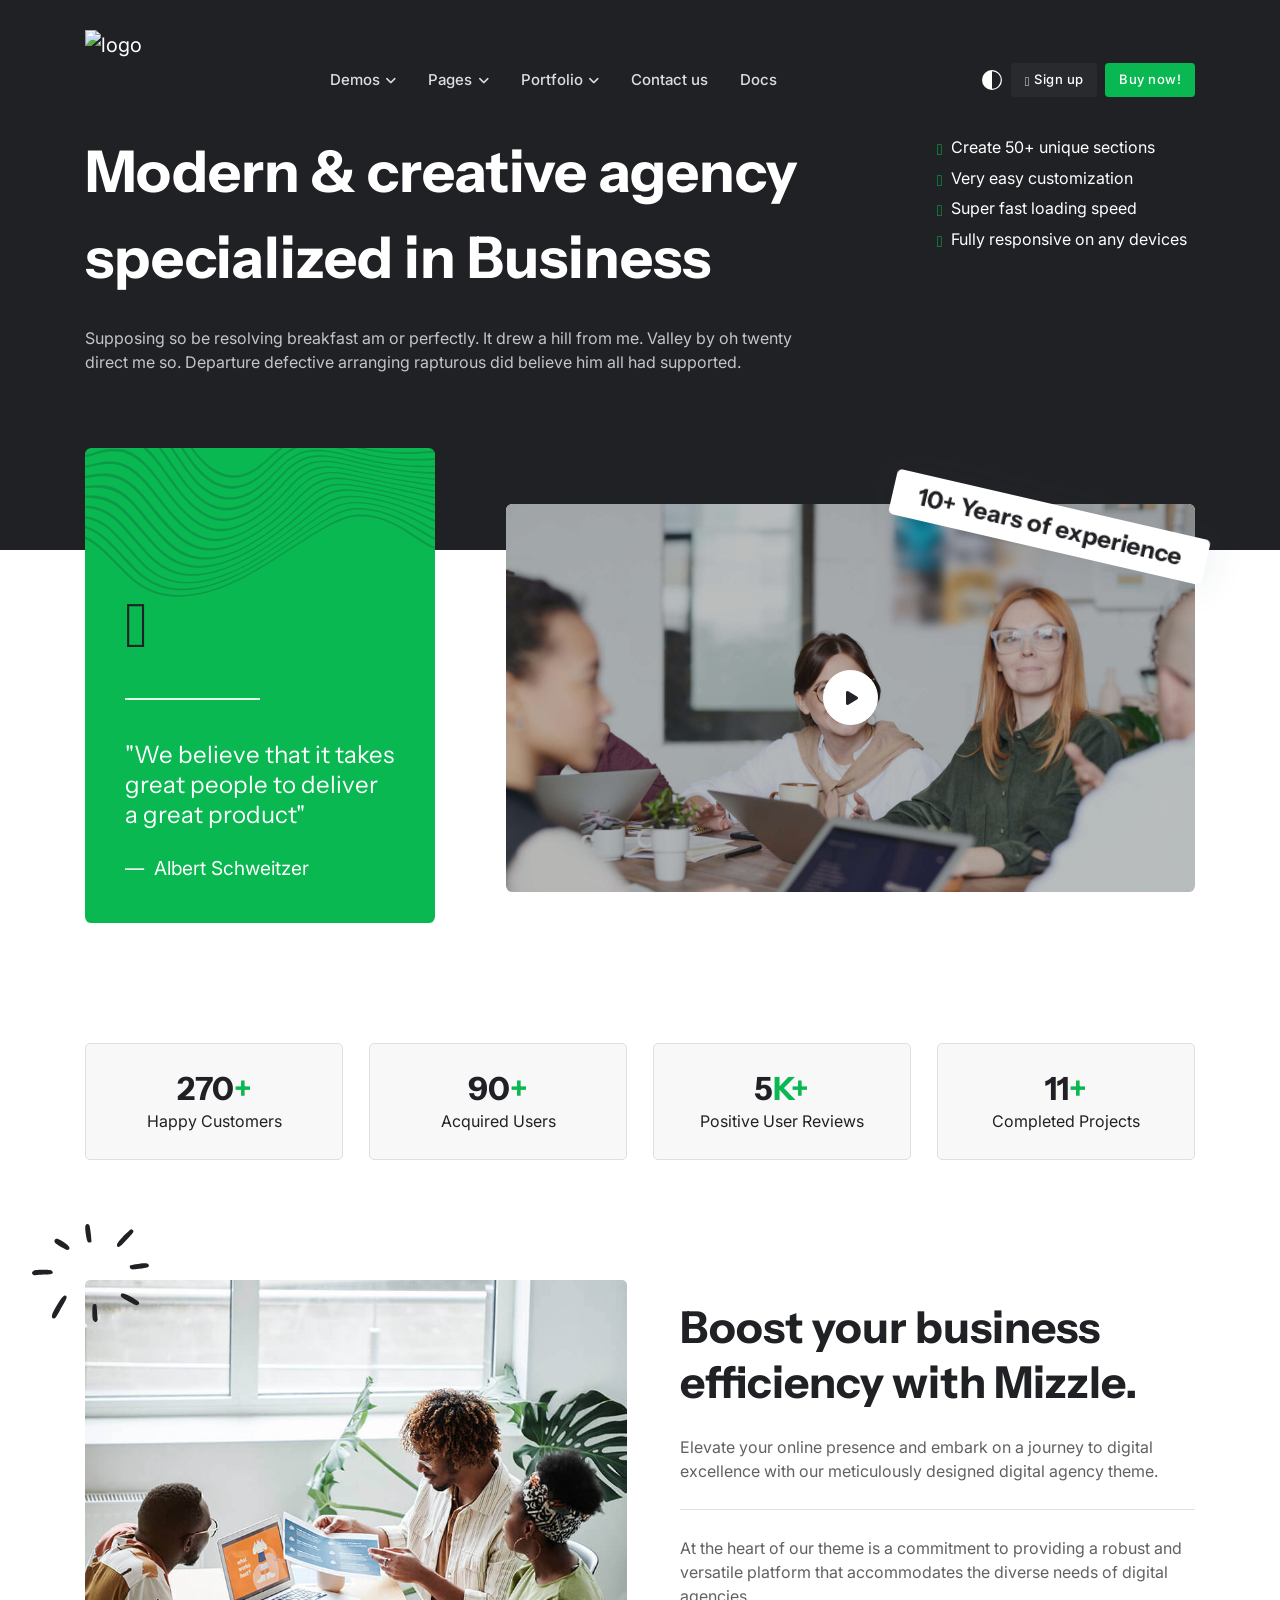
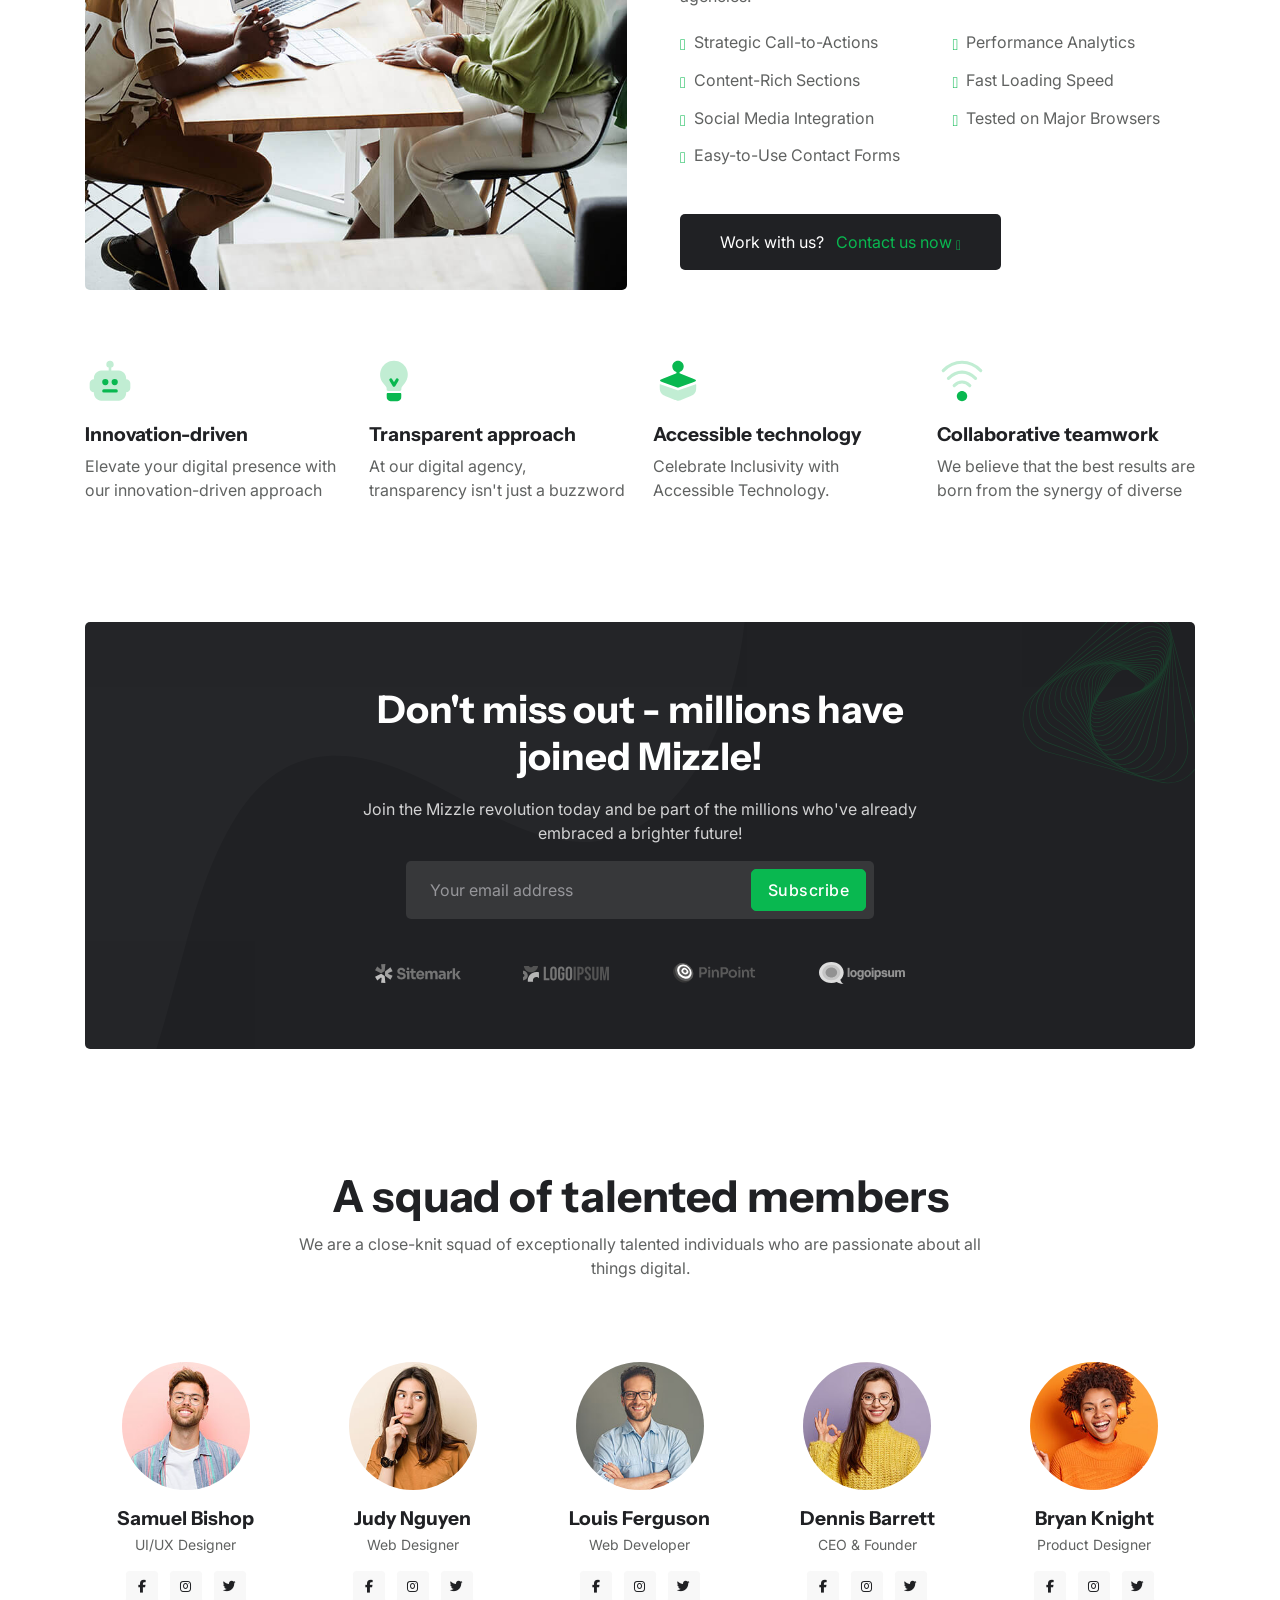
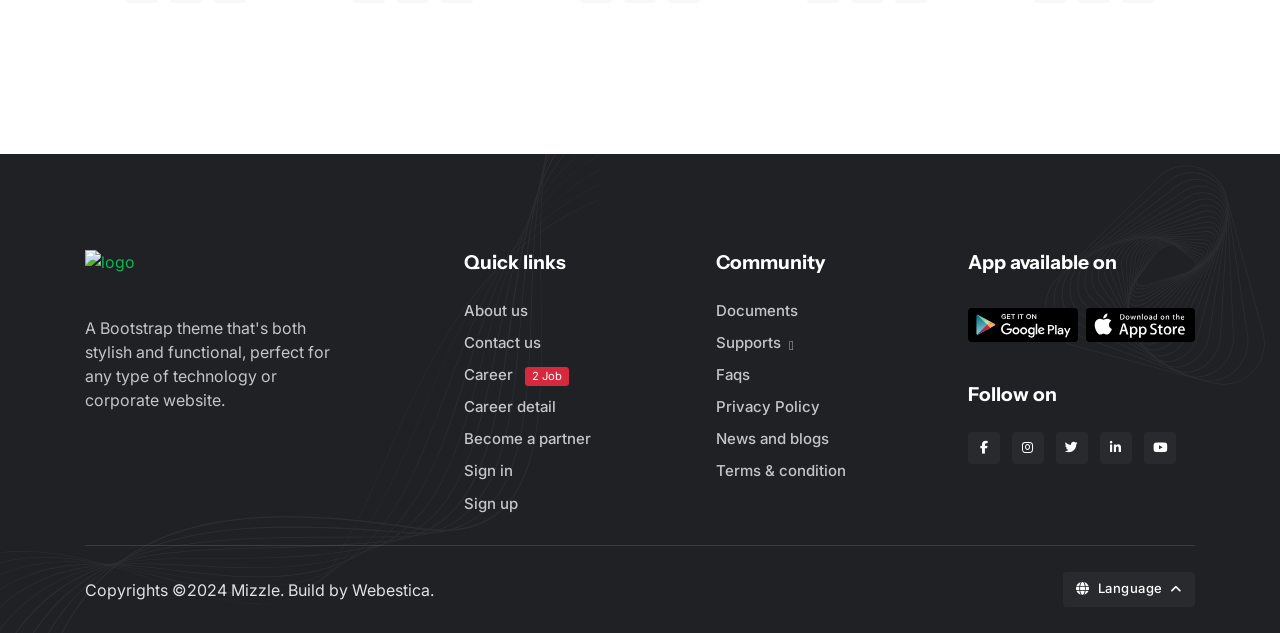
==== about.html @ 35afcfd0 "first commit index page" ====
<!DOCTYPE html>
<html lang="en">
<head>

	<title>Mizzle - Technology and Corporate Bootstrap Theme</title>

	<!-- Meta Tags -->
	<meta charset="utf-8">
	<meta name="viewport" content="width=device-width, initial-scale=1, shrink-to-fit=no">
	<meta name="author" content="Webestica.com">
	<meta name="description" content="Technology and Corporate Bootstrap Theme">

	<!-- Dark mode -->
	<script>
		const storedTheme = localStorage.getItem('theme')
 
		const getPreferredTheme = () => {
			if (storedTheme) {
				return storedTheme
			}
			return window.matchMedia('(prefers-color-scheme: light)').matches ? 'light' : 'light'
		}

		const setTheme = function (theme) {
			if (theme === 'auto' && window.matchMedia('(prefers-color-scheme: dark)').matches) {
				document.documentElement.setAttribute('data-bs-theme', 'dark')
			} else {
				document.documentElement.setAttribute('data-bs-theme', theme)
			}
		}

		setTheme(getPreferredTheme())

		window.addEventListener('DOMContentLoaded', () => {
		    var el = document.querySelector('.theme-icon-active');
			if(el != 'undefined' && el != null) {
				const showActiveTheme = theme => {
				const activeThemeIcon = document.querySelector('.theme-icon-active use')
				const btnToActive = document.querySelector(`[data-bs-theme-value="${theme}"]`)
				const svgOfActiveBtn = btnToActive.querySelector('.mode-switch use').getAttribute('href')

				document.querySelectorAll('[data-bs-theme-value]').forEach(element => {
					element.classList.remove('active')
				})

				btnToActive.classList.add('active')
				activeThemeIcon.setAttribute('href', svgOfActiveBtn)
			}

			window.matchMedia('(prefers-color-scheme: dark)').addEventListener('change', () => {
				if (storedTheme !== 'light' || storedTheme !== 'dark') {
					setTheme(getPreferredTheme())
				}
			})

			showActiveTheme(getPreferredTheme())

			document.querySelectorAll('[data-bs-theme-value]')
				.forEach(toggle => {
					toggle.addEventListener('click', () => {
						const theme = toggle.getAttribute('data-bs-theme-value')
						localStorage.setItem('theme', theme)
						setTheme(theme)
						showActiveTheme(theme)
					})
				})

			}
		})
		
	</script>

	<!-- Favicon -->
	<link rel="shortcut icon" href="assets/images/favicon.ico">

	<!-- Google Font -->
	<link rel="preconnect" href="https://fonts.googleapis.com">
	<link rel="preconnect" href="https://fonts.gstatic.com" crossorigin>
	<link href="https://fonts.googleapis.com/css2?family=Instrument+Sans:wght@400;500;600;700&family=Inter:wght@400;500;600&display=swap" rel="stylesheet">

	<!-- Plugins CSS -->
	<link rel="stylesheet" type="text/css" href="assets/vendor/font-awesome/css/all.min.css">
	<link rel="stylesheet" type="text/css" href="assets/vendor/bootstrap-icons/bootstrap-icons.css">
	<link rel="stylesheet" type="text/css" href="assets/vendor/glightbox/css/glightbox.css">
	<link rel="stylesheet" type="text/css" href="assets/vendor/swiper/swiper-bundle.min.css">
	
	<!-- Theme CSS -->
	<link rel="stylesheet" type="text/css" href="assets/css/style.css">

</head>

<body>

<!-- Header START -->
<header class="header-sticky header-absolute" data-bs-theme="dark">
	<!-- Logo Nav START -->
	<nav class="navbar navbar-expand-xl">
		<div class="container">
			<!-- Logo START -->
			<a class="navbar-brand me-0" href="index.html">
				<img class="navbar-brand-item" src="assets/images/logo-light.svg" alt="logo">
			</a>
			<!-- Logo END -->

			<!-- Main navbar START -->
			<div class="navbar-collapse collapse" id="navbarCollapse">
				<ul class="navbar-nav navbar-nav-scroll dropdown-hover mx-auto">

					<!-- Nav item -->
					<li class="nav-item dropdown">
						<a class="nav-link dropdown-toggle" href="#" data-bs-auto-close="outside" data-bs-toggle="dropdown" aria-haspopup="true" aria-expanded="false">Demos</a>
						<div class="dropdown-menu dropdown-menu-size-lg p-3">
							<div class="row pt-2">
								<!-- Image and button -->
								<div class="col-sm-6">
									<ul class="list-unstyled">
										<li> <a class="dropdown-item" href="index.html">Classic Default</a> </li>
										<li> <a class="dropdown-item" href="index-creative-agency.html">Creative Agency</a> </li>
										<li> <a class="dropdown-item" href="index-digital-agency.html">Digital Agency</a> </li>
										<li> <a class="dropdown-item" href="index-design-agency.html">Design Agency</a> </li>
										<li> <a class="dropdown-item" href="index-seo-agency.html">SEO Agency</a> </li>
										<li> <a class="dropdown-item" href="index-landing-product.html">Product Landing</a> </li>
										<li> <a class="dropdown-item" href="index-mobile-app-showcase.html">Mobile App Showcase</a> </li>
									</ul>
								</div>

								<!-- Index nav links -->
								<div class="col-sm-6">
									<ul class="list-unstyled">
										<li> <a class="dropdown-item" href="index-saas.html">SaaS v.1</a> </li>
										<li> <a class="dropdown-item" href="index-saas-v2.html">SaaS v.2</a> </li>
										<li> <a class="dropdown-item" href="index-saas-v3.html">SaaS v.3</a> </li>
										<li> <a class="dropdown-item" href="index-saas-v4.html">SaaS v.4</a> </li>
										<li> <a class="dropdown-item" href="index-saas-v5.html">SaaS v.5</a> </li>
										<li> <a class="dropdown-item" href="index-finance-consulting.html">Finance consulting</a> </li>
										<li> <a class="dropdown-item" href="index-shop.html">Index Shop</a> </li>
									</ul>
								</div>

								<!-- CTA -->
								<div class="col-12">
									<hr class="mt-2"> <!-- Divider -->
									<div class="d-sm-flex justify-content-between align-items-center px-2">
										<div class="me-3 mb-2 mb-sm-0">
											<h6 class="mb-2 mb-sm-0">Ready to get started?</h6>
											<small class="mb-0">Take your documents to the next level with Mizzle</small>
										</div>
										<a href="#" class="btn btn-sm btn-primary">Get in touch</a>
									</div>
								</div>
							</div>
						</div>
					</li>

					<!-- Nav item -->
					<li class="nav-item dropdown">
						<a class="nav-link dropdown-toggle" href="#" data-bs-toggle="dropdown" data-bs-auto-close="outside" aria-haspopup="true" aria-expanded="false">Pages</a>
						<ul class="dropdown-menu">
							<!-- Dropdown submenu -->
							<li class="dropdown dropend">
								<a class="nav-link dropdown-link dropdown-toggle" data-bs-toggle="dropdown" href="#">About</a>
								<ul class="dropdown-menu" data-bs-popper="none">
									<li> <a class="dropdown-item" href="about-v1.html">About v.1</a></li>
									<li> <a class="dropdown-item" href="about-v2.html">About v.2</a></li>
									<li> <a class="dropdown-item" href="about-v3.html">About v.3</a></li>
									<li> <a class="dropdown-item" href="team.html">Team</a></li>
									<li> <a class="dropdown-item" href="services-v1.html">Services v.1</a></li>
									<li> <a class="dropdown-item" href="services-v2.html">Services v.2</a></li>
									<li> <a class="dropdown-item" href="service-single.html">Service Single</a></li>
									<li> <a class="dropdown-item" href="customer-stories.html">Customer Stories</a></li>
									<li> <a class="dropdown-item" href="customer-story-single.html">Customer Story Single</a></li>
									<li> <a class="dropdown-item" href="career.html">Career <span class="badge text-bg-primary ms-2">2 Job</span></a></li>
									<li> <a class="dropdown-item" href="career-single.html">Career Single</a></li>
								</ul>
							</li>
							
							<li> <a class="dropdown-item" href="contact-v1.html">Contact v.1</a></li>
							<li> <a class="dropdown-item" href="contact-v2.html">Contact v.2</a></li>

							<!-- Dropdown submenu -->
							<li class="dropdown dropend">
								<a class="dropdown-item dropdown-toggle" data-bs-toggle="dropdown" href="#">SaaS Pages</a>
								<ul class="dropdown-menu">
									<li> <a class="dropdown-item" href="features.html">Features</a></li>
									<li> <a class="dropdown-item" href="feature-single.html">Feature Single</a></li>
									<li> <a class="dropdown-item" href="integrations.html">Integrations</a></li>
									<li> <a class="dropdown-item" href="integration-single.html">Integration Single</a></li>
								</ul>
							</li>

							<!-- Dropdown submenu -->
							<li class="dropdown dropend">
								<a class="dropdown-item dropdown-toggle" data-bs-toggle="dropdown" href="#">Shop</a>
								<ul class="dropdown-menu" >
									<li> <a class="dropdown-item" href="shop-grid.html">Shop Grid</a></li>
									<li> <a class="dropdown-item" href="shop-single.html">Shop Single</a></li>
									<li> <a class="dropdown-item" href="shop-cart.html">Shop Cart</a></li>
									<li> <a class="dropdown-item" href="shop-empty-cart.html">Shop Empty Cart</a></li>
									<li> <a class="dropdown-item" href="shop-checkout.html">Shop Checkout</a></li>
								</ul>
							</li>

							<!-- Dropdown submenu -->
							<li class="dropdown dropend">
								<a class="dropdown-item dropdown-toggle" data-bs-toggle="dropdown" href="#">Blog</a>
								<ul class="dropdown-menu" >
									<li> <a class="dropdown-item" href="blog-grid.html">Blog Grid</a></li>
									<li> <a class="dropdown-item" href="blog-list-sidebar.html">Blog List Sidebar</a></li>
									<li> <a class="dropdown-item" href="blog-single-v1.html">Blog Single v.1</a></li>
									<li> <a class="dropdown-item" href="blog-single-v2.html">Blog Single v.2</a></li>
								</ul>
							</li>

							<!-- Dropdown submenu -->
							<li class="dropdown dropend">
								<a class="nav-link dropdown-link dropdown-toggle" data-bs-toggle="dropdown" href="#">Specialty Pages</a>
								<ul class="dropdown-menu" data-bs-popper="none">
									<li> <a class="dropdown-item" href="help-center.html">Help Center</a></li>
									<li> <a class="dropdown-item" href="help-center-detail.html">Help Center Detail</a></li>
									<li> <a class="dropdown-item" href="pricing.html">Pricing</a></li>
									<li> <a class="dropdown-item" href="faq.html">Faqs</a></li>
									<li> <a class="dropdown-item" href="error-404.html">Error 404</a></li>
									<li> <a class="dropdown-item" href="coming-soon.html">Coming Soon</a></li>
									<li> <a class="dropdown-item" href="terms-and-condition.html">Terms & Conditions</a></li>
								</ul>
							</li>

							<!-- Dropdown submenu -->
							<li class="dropdown dropend">
								<a class="dropdown-item dropdown-toggle" data-bs-toggle="dropdown" href="#">Authentication</a>
								<ul class="dropdown-menu" data-bs-popper="none">
									<li> <a class="dropdown-item" href="sign-up.html">Sign Up</a></li>
									<li> <a class="dropdown-item" href="sign-in.html">Sign In</a></li>
									<li> <a class="dropdown-item" href="forgot-password.html">Forgot Password</a></li>
								</ul>
							</li>

							<!-- Dropdown submenu -->
							<li class="dropdown dropend">
								<a class="dropdown-item dropdown-toggle" data-bs-toggle="dropdown" href="#">Accounts</a>
								<ul class="dropdown-menu" data-bs-popper="none">
									<li> <a class="dropdown-item" href="account-detail.html">Details</a></li>
									<li> <a class="dropdown-item" href="account-security.html">Security</a></li>
									<li> <a class="dropdown-item" href="account-notification.html">Notifications</a></li>
									<li> <a class="dropdown-item" href="account-projects.html">My Projects</a></li>
									<li> <a class="dropdown-item" href="account-payment-details.html">Payment Details</a></li>
									<li> <a class="dropdown-item" href="account-order.html">Order History</a></li>
									<li> <a class="dropdown-item" href="account-wishlist.html">Wishlist</a></li>
									<li> <a class="dropdown-item" href="account-delete.html">Delete Profile</a></li>
								</ul>
							</li>

							<!-- Dropdown divider -->
							<li> <hr class="dropdown-divider"></li>
							
							<!-- Dropdown Multilevel -->
							<li class="dropdown dropend">
								<a class="dropdown-item dropdown-toggle" data-bs-toggle="dropdown" data-bs-auto-close="outside" href="#">Dropdown levels</a>
								<ul class="dropdown-menu">

									<!-- dropdown submenu open right -->
										<li class="dropdown dropend">
											<a class="dropdown-item dropdown-toggle" data-bs-toggle="dropdown" data-bs-auto-close="outside" href="#">Dropdown (end)</a>
											<ul class="dropdown-menu">
												<li> <a class="dropdown-item" href="#">Dropdown item</a> </li>
												<li> <a class="dropdown-item" href="#">Dropdown item</a> </li>
											</ul>
										</li>
									<li> <a class="dropdown-item" href="#">Dropdown item</a> </li>

									<!-- dropdown submenu open left -->
									<li class="dropdown dropstart">
										<a class="dropdown-item dropdown-toggle" data-bs-toggle="dropdown" data-bs-auto-close="outside" href="#">Dropdown (start)</a>
										<ul class="dropdown-menu">
											<li> <a class="dropdown-item" href="#">Dropdown item</a> </li>
											<li> <a class="dropdown-item" href="#">Dropdown item</a> </li>
										</ul>
									</li>
									<li> <a class="dropdown-item" href="#">Dropdown item</a> </li>
								</ul>
							</li>
						</ul>
					</li>

					<!-- Nav item -->
					<li class="nav-item dropdown">
						<a class="nav-link dropdown-toggle" href="#" data-bs-toggle="dropdown" aria-haspopup="true" aria-expanded="false">Portfolio</a>
						<div class="dropdown-menu dropdown-menu-center dropdown-menu-size-xl p-3">
							<div class="row g-xl-3">
								<!-- Work -->
								<div class="col-xl-8 d-none d-xl-block">
									<div class="d-flex gap-4">
										<!-- Card -->
										<div class="card bg-transparent">
											<!-- Image -->
											<img src="assets/images/portfolio/list/01.jpg" class="card-img" alt="">
											<!-- Card body -->
											<div class="card-body px-0 text-start pb-0">
												<h6><a href="#">Ceremony Worthy of Time</a></h6>
												<p class="mb-2 small">We help our customers better manage their web presence.</p>
												<a class="icon-link icon-link-hover stretched-link mb-0" href="portfolio-case-studies-v1.html">Learn more<i class="bi bi-arrow-right"></i> </a>
											</div>
										</div>

										<!-- Card -->
										<div class="card bg-transparent">
											<!-- Image -->
											<img src="assets/images/portfolio/list/02.jpg" class="card-img" alt="">
											<!-- Card body -->
											<div class="card-body px-0 text-start pb-0">
												<h6><a href="#">Brushstrokes and Beyond</a></h6>
												<p class="mb-2 small">We help our customers better manage their web presence.</p>
												<a class="icon-link icon-link-hover stretched-link mb-0" href="portfolio-case-studies-v2.html">Learn more<i class="bi bi-arrow-right"></i> </a>
											</div>
										</div>

										<!-- Divider line -->
										<div class="vr ms-2"></div>
									</div>
								</div>

								<!-- Index nav links -->
								<div class="col-xl-4">
									<ul class="list-unstyled">
										<li class="dropdown-header h6">Portfolio Pages</li>
										<li> <a class="dropdown-item" href="portfolio-masonry.html">Portfolio Masonry</a> </li>
										<li> <a class="dropdown-item" href="portfolio-showcase.html">Portfolio Showcase</a> </li>
										<li> <a class="dropdown-item" href="portfolio-list.html">Portfolio List</a> </li>
										<li> <a class="dropdown-item" href="portfolio-case-studies-v1.html">Portfolio Case Study v.1</a> </li>
										<li> <a class="dropdown-item" href="portfolio-case-studies-v2.html">Portfolio Case Study v.2</a> </li>
									</ul>
								</div>
							</div>
						</div>
					</li>

					<!-- Nav item -->
					<li class="nav-item"> <a class="nav-link" href="contact-v1.html">Contact us</a> </li>

					<!-- Nav item -->
					<li class="nav-item"> <a class="nav-link" href="docs/index.html" target="_blank">Docs</a> </li>
				</ul>
			</div>
			<!-- Main navbar END -->

			<!-- Buttons -->
			<ul class="nav align-items-center dropdown-hover ms-sm-2">
				<!-- Dark mode option START -->
				<li class="nav-item dropdown dropdown-animation">
					<button class="btn btn-link mb-0 px-2 lh-1" id="bd-theme"
					type="button"
					aria-expanded="false"
					data-bs-toggle="dropdown"
					data-bs-display="static">
					<svg xmlns="http://www.w3.org/2000/svg" width="20" height="20"  class="bi bi-circle-half theme-icon-active fill-mode fa-fw" viewBox="0 0 16 16">
						<path d="M8 15A7 7 0 1 0 8 1v14zm0 1A8 8 0 1 1 8 0a8 8 0 0 1 0 16z"/>
						<use href="#"></use>
					</svg>
					</button>

					<ul class="dropdown-menu min-w-auto dropdown-menu-end" aria-labelledby="bd-theme">
						<li class="mb-1">
							<button type="button" class="dropdown-item d-flex align-items-center" data-bs-theme-value="light">
								<svg width="16" height="16" fill="currentColor" class="bi bi-brightness-high-fill fa-fw mode-switch me-1" viewBox="0 0 16 16">
									<path d="M12 8a4 4 0 1 1-8 0 4 4 0 0 1 8 0zM8 0a.5.5 0 0 1 .5.5v2a.5.5 0 0 1-1 0v-2A.5.5 0 0 1 8 0zm0 13a.5.5 0 0 1 .5.5v2a.5.5 0 0 1-1 0v-2A.5.5 0 0 1 8 13zm8-5a.5.5 0 0 1-.5.5h-2a.5.5 0 0 1 0-1h2a.5.5 0 0 1 .5.5zM3 8a.5.5 0 0 1-.5.5h-2a.5.5 0 0 1 0-1h2A.5.5 0 0 1 3 8zm10.657-5.657a.5.5 0 0 1 0 .707l-1.414 1.415a.5.5 0 1 1-.707-.708l1.414-1.414a.5.5 0 0 1 .707 0zm-9.193 9.193a.5.5 0 0 1 0 .707L3.05 13.657a.5.5 0 0 1-.707-.707l1.414-1.414a.5.5 0 0 1 .707 0zm9.193 2.121a.5.5 0 0 1-.707 0l-1.414-1.414a.5.5 0 0 1 .707-.707l1.414 1.414a.5.5 0 0 1 0 .707zM4.464 4.465a.5.5 0 0 1-.707 0L2.343 3.05a.5.5 0 1 1 .707-.707l1.414 1.414a.5.5 0 0 1 0 .708z"/>
									<use href="#"></use>
								</svg>Light
							</button>
						</li>
						<li class="mb-1">
							<button type="button" class="dropdown-item d-flex align-items-center" data-bs-theme-value="dark">
								<svg xmlns="http://www.w3.org/2000/svg" width="16" height="16" fill="currentColor" class="bi bi-moon-stars-fill fa-fw mode-switch me-1" viewBox="0 0 16 16">
									<path d="M6 .278a.768.768 0 0 1 .08.858 7.208 7.208 0 0 0-.878 3.46c0 4.021 3.278 7.277 7.318 7.277.527 0 1.04-.055 1.533-.16a.787.787 0 0 1 .81.316.733.733 0 0 1-.031.893A8.349 8.349 0 0 1 8.344 16C3.734 16 0 12.286 0 7.71 0 4.266 2.114 1.312 5.124.06A.752.752 0 0 1 6 .278z"/>
									<path d="M10.794 3.148a.217.217 0 0 1 .412 0l.387 1.162c.173.518.579.924 1.097 1.097l1.162.387a.217.217 0 0 1 0 .412l-1.162.387a1.734 1.734 0 0 0-1.097 1.097l-.387 1.162a.217.217 0 0 1-.412 0l-.387-1.162A1.734 1.734 0 0 0 9.31 6.593l-1.162-.387a.217.217 0 0 1 0-.412l1.162-.387a1.734 1.734 0 0 0 1.097-1.097l.387-1.162zM13.863.099a.145.145 0 0 1 .274 0l.258.774c.115.346.386.617.732.732l.774.258a.145.145 0 0 1 0 .274l-.774.258a1.156 1.156 0 0 0-.732.732l-.258.774a.145.145 0 0 1-.274 0l-.258-.774a1.156 1.156 0 0 0-.732-.732l-.774-.258a.145.145 0 0 1 0-.274l.774-.258c.346-.115.617-.386.732-.732L13.863.1z"/>
									<use href="#"></use>
								</svg>Dark
							</button>
						</li>
						<li>
							<button type="button" class="dropdown-item d-flex align-items-center active" data-bs-theme-value="auto">
								<svg xmlns="http://www.w3.org/2000/svg" width="16" height="16" fill="currentColor" class="bi bi-circle-half fa-fw mode-switch me-1" viewBox="0 0 16 16">
									<path d="M8 15A7 7 0 1 0 8 1v14zm0 1A8 8 0 1 1 8 0a8 8 0 0 1 0 16z"/>
									<use href="#"></use>
								</svg>Auto
							</button>
						</li>
					</ul>
				</li>
				<!-- Dark mode option END -->

				<!-- Sign up button -->
				<li class="nav-item me-2">
					<a href="sign-up.html" class="btn btn-sm btn-light mb-0"><i class="bi bi-person-circle me-1"></i>Sign up</a>
				</li>
				<!-- Buy now button -->
				<li class="nav-item d-none d-sm-block">
					<button class="btn btn-sm btn-primary mb-0">Buy now!</button>
				</li>
				<!-- Responsive navbar toggler -->
				<li class="nav-item">
					<button class="navbar-toggler ms-sm-3 p-2" type="button" data-bs-toggle="collapse" data-bs-target="#navbarCollapse" aria-controls="navbarCollapse" aria-expanded="false" aria-label="Toggle navigation">
						<span class="navbar-toggler-animation">
							<span></span>
							<span></span>
							<span></span>
						</span>
					</button>
				</li>	
			</ul>

		</div>
	</nav>
	<!-- Logo Nav END -->
</header>
<!-- Header END -->

<!-- **************** MAIN CONTENT START **************** -->
<main>

<!-- =======================
Main Banner START -->
<section class="bg-dark pt-sm-8 pb-9" data-bs-theme="dark">
	<div class="container pt-4 pt-sm-0">
		<!-- Hero START -->
		<div class="row g-4 g-xxl-5">
			<!-- Hero content START -->
			<div class="col-lg-8">
				<!-- Title -->
				<h1 class="mb-0 lh-base">Modern & creative agency specialized in Business</h1>
				<p class="mb-0 mt-4">Supposing so be resolving breakfast am or perfectly. It drew a hill from me. Valley by oh twenty direct me so. Departure defective arranging rapturous did believe him all had supported.</p>
			</div>
			<!-- Hero content END -->

			<!-- List -->
			<div class="col-lg-4 col-xl-3 ms-auto position-relative">
				<!-- List -->
				<ul class="list-group list-group-borderless mb-4">
					<li class="list-group-item d-flex heading-color pb-0"><i class="bi bi-patch-check text-primary me-2"></i>Create 50+ unique sections</li>
					<li class="list-group-item d-flex heading-color pb-0"><i class="bi bi-patch-check text-primary me-2"></i>Very easy customization</li>
					<li class="list-group-item d-flex heading-color pb-0"><i class="bi bi-patch-check text-primary me-2"></i>Super fast loading speed</li>
					<li class="list-group-item d-flex heading-color pb-0"><i class="bi bi-patch-check text-primary me-2"></i>Fully responsive on any devices</li>
				</ul>
			</div>
		</div>
		<!-- Hero END -->
	</div>
</section>
<!-- =======================
Main Banner END -->

<!-- =======================
Quote & video START -->
<section class="pt-4 mt-n8">
		<div class="container">
			<div class="row">
				<!-- Quote -->
				<div class="col-lg-4">
					<div class="card card-body bg-primary p-5 pt-8 overflow-hidden">
						<!-- SVG decoration -->
						<figure class="position-absolute top-0 start-0 mt-n7">
							<svg width="624.7px" height="228.6px">
								<path class="fill-dark opacity-2" d="M0.9,83.8h-1v-1.6c0-0.4,0.1-0.6,0.2-0.6c0.1,0,0.9-0.1,1.7-0.2c0.8-0.1,3.2-0.6,5.3-1.2 c3.6-1,7.1-1.7,10.6-2.3c2.3-0.4,8.6-0.5,11.2-0.3c7.2,0.7,14.1,3.6,21.1,8.8c2.3,1.7,8.1,7.1,10.3,9.6c3.4,3.8,8.5,10.1,13.4,16.5 c9.5,12.4,16.1,19.9,23.7,26.9c4,3.7,7.1,6.2,10.6,8.3c13.7,8.6,27.2,9.5,44,2.9c10.3-4,22.6-11.6,33.9-20.8 c5.1-4.2,13.2-12,21.8-21.1c8.8-9.2,14.9-14.1,21.6-17.2c5.9-2.7,11.5-3.7,19.3-3.5c6.9,0.2,10,0.7,32.5,5.5 c12.7,2.7,20.4,4.2,39.3,7.8c46.2,8.7,58.5,10.4,74.2,10.1c9.8-0.2,16.7-1,25.7-3c9.4-2.1,17.5-4.8,36-12.1 c20.9-8.2,30-11.2,39.7-13c5.7-1,13-1.6,17.4-1.3c6.1,0.4,7.5,0.6,11.7,1.5c8.2,1.7,13.8,3.9,25.4,9.9c8.3,4.3,13.1,5.8,19.7,6.3 c5.6,0.4,12.4-0.4,21.5-2.5c4.6-1.1,7.2-1.8,21.7-5.9c5.2-1.5,10.8-2.9,11.1-2.9c0,0,0,0,0.1,0v1.4c-0.4,0.3-1.7,0.6-5.6,1.7 c-2.3,0.6-5.3,1.5-6.9,1.9c-21.5,6.3-29.5,8.1-37.9,8.3c-4.8,0.2-8.6-0.3-12.7-1.5c-3.6-1-6.4-2.2-12.7-5.5 c-6.3-3.3-10.1-5-14.2-6.4c-13.6-4.7-28-5.3-43.2-1.8c-8.4,2-16.3,4.6-33.1,11.2c-14.7,5.8-20.1,7.7-26.5,9.7 c-9.8,3-18.1,4.6-28,5.6c-3.1,0.3-14.7,0.4-18.3,0.2c-12.1-0.8-21.9-2.3-53-8.3c-26.7-5.2-36.8-7.2-52.2-10.4 c-19.4-4.1-23.8-4.8-29.7-5.1c-10.4-0.5-18.6,1.6-26.6,6.8c-4.9,3.2-8.8,6.8-18.3,16.7c-11.2,11.7-18.2,17.9-27.7,24.7 c-16.3,11.7-30.8,18.1-43.5,19.3c-2,0.2-6.1,0.2-8.2,0c-11.5-1.1-22.6-7.3-34.1-18.9c-6.8-6.8-12.1-13.1-21.5-25.2 c-7.5-9.6-11.7-14.5-16.7-19.2c-8.9-8.4-17-12.5-26.5-13.5c-6.1-0.6-12,0.1-22.1,2.5C3.3,83.4,1.5,83.8,0.9,83.8z M4.4,20.8 c0.8-0.3,3.3-1.4,5.4-2.5c10.5-5.2,18.3-8.2,24.1-9.2c4.2-0.7,10.3-1,12-0.7c0.5,0.1,1.8,0.3,2.9,0.3c2.7,0.2,6.8,1,9.2,1.8 c2.5,0.8,6.9,2.8,8.9,4.2c6.2,4.2,12.2,10.5,18.9,19.7c3.1,4.3,5.3,7.5,10.8,16.2c8.2,12.8,11.7,17.8,16.1,23 c4.4,5.1,7.6,8.3,12,11.6c6.1,4.6,13.5,7.7,20.4,8.5c2.4,0.3,7.3,0.1,9.8-0.4c4.8-1,9.8-3,14.3-5.8c4.1-2.6,7.4-5.2,14.8-11.8 c7.3-6.5,10.1-8.8,14-11.5c6.8-4.7,13.6-7.2,21.9-8.1c2.7-0.3,9.7-0.3,13.2,0.1c8.1,0.8,16.2,2.4,31.1,6c8,2,12.2,2.9,18.4,4.1 c16.7,3.1,31.3,4.2,47,3.6c26.5-1.1,50.3-6.2,77.9-16.9c5.5-2.1,11-4.4,22.1-9.2c12.4-5.3,19-8,25.8-10.3 c30.9-10.4,55.3-9.8,78.5,1.9c3.1,1.5,6,3.2,12.1,6.7c10.1,5.9,15.2,8.4,21.1,10.1c6.5,2,12.3,2.7,20.4,2.5c6.2-0.1,11.5-0.7,21-2.2 c2-0.3,6.2-1,9.5-1.5c3.2-0.5,6.1-1,6.3-1c0.1,0,0.2,0,0.2-0.1v-1.3c0,0,0,0-0.1,0c-0.1-0.1-4.8,0.6-10.3,1.5 c-15.2,2.4-19.3,2.9-26.2,3c-12.5,0.3-22.1-2-33.5-7.9c-1.2-0.6-4.9-2.8-8.4-4.7c-8.1-4.7-11-6.3-15.2-8.2 c-6.8-3.1-12.8-5.1-19.5-6.4c-19.1-3.7-39.4-1-64.8,8.6c-5.2,2-15.6,6.3-25.8,10.7c-2.8,1.2-8.8,3.6-12.6,5.1 c-25.2,9.8-47.5,15.3-70,17.2c-19.7,1.7-36.6,0.8-56.1-2.8c-6-1.1-9.5-1.9-17.9-3.9c-20.7-5-29.1-6.4-38.8-6.4 c-8.4,0-14.2,1.2-20.7,4.1c-6.4,3-11,6.4-22.7,16.7c-9.6,8.5-15.6,12.4-22.4,14.5c-4.2,1.3-5.5,1.5-10.3,1.5c-3.7,0-4.4,0-6.2-0.4 c-6-1.2-12.5-4.2-18.3-8.5c-3.8-2.9-9.4-8.5-13.2-13.3c-3.2-4-7.4-10.1-13.3-19.3c-2-3.1-4.6-7.1-5.7-8.8 c-10.4-16-19.5-25.8-27.5-29.7c-2.9-1.4-6.9-2.7-9.7-3.1c-0.3-0.1-1.4-0.1-3.2-0.1h-20c-3.7,0.1-4.5,0.3-6.4,0.9 c-2.9,0.9-6.9,2.6-11.9,5.1c-10.7,5.1-9.7,4.7-13.8,5.6c-0.1,0-0.2,0.1-0.3,0.1v1.9c0,0,0,0,0.1,0C0.4,22,2.7,21.4,4.4,20.8z M610.1,77.6c-12,2.8-17.3,4-22.4,4.7c-12,1.7-20.4,0.7-29.8-3.8c-2.2-1-4.7-2.4-9.3-4.9c-8.4-4.7-13.2-6.9-18.6-8.8 c-17.1-5.8-32.6-5.1-54.7,2.4c-6.6,2.2-12.5,4.6-26.6,10.5c-10.2,4.3-14.3,5.9-19.4,7.8c-12.6,4.6-24.1,7.4-36.7,8.7 c-19.5,2.1-44.1,1.1-75.2-3.2c-15.2-2.1-27.5-4.4-45.3-8.7c-16-3.8-18.5-4.3-24.7-5.1c-4.1-0.5-11.9-0.6-15.1-0.1 c-9.9,1.5-17,5-25.4,12.7c-2.8,2.6-5.9,5.7-11,11.2c-11,11.8-18.1,18-26.7,23.4c-9.2,5.7-17.8,9.1-25.8,10 c-2.8,0.3-8.2,0.1-10.9-0.4c-8-1.6-15.7-5.8-23.7-12.9c-7.6-6.7-13.2-13.5-24.7-29.5C73.3,76.3,70,72.1,64.5,66.4 c-6.5-6.7-13-11-19.8-13.1c-5.7-1.8-12-2.1-18.8-0.8c-5.4,1-8.9,2.1-16.1,4.8c-5.1,2-6.2,2.3-8,2.6c-0.8,0.1-1.5,0.3-1.6,0.3 c0,0-0.1,0.5-0.1,1.2v1.2l1.1-0.1c1.7-0.2,3.3-0.7,7.6-2.3c9.6-3.6,15.1-5.1,21.5-5.5c9.6-0.7,18.1,1.9,26.5,8.4 c1,0.8,3.3,2.7,4.9,4.3c5.5,5.2,10.3,11,18.5,22.5c4.3,6,10.4,14.3,12.2,16.6c10.5,13.4,20.5,22.3,30.1,26.7 c4.8,2.2,8.6,3.2,14.2,3.7c4.8,0.4,11.8-0.8,18-3.1c8.2-3,16.9-8.1,24.8-14.6c5.2-4.2,10.9-9.8,19.7-19.2 c4.4-4.8,10.9-10.9,13.6-12.9c6.7-5.1,13.7-7.9,21.7-8.8c2.7-0.3,8.8-0.2,12,0.1c6,0.6,10.1,1.4,21.7,4.2 c20.3,4.9,31.7,7.1,48.1,9.5c15.3,2.2,30.8,3.8,44.9,4.6c5,0.3,21.2,0.3,25,0c11.8-0.8,20.4-2.2,29.8-4.7c9.8-2.6,17-5.3,36.5-13.4 c19.7-8.3,30.5-11.9,41-13.9c12.5-2.3,23.4-1.8,34.7,1.8c5.7,1.8,10.7,4,17.6,7.8c2.2,1.2,5.3,2.9,7,3.8c8.4,4.6,13.9,6.3,21.5,6.9 c6.1,0.4,13.9-0.5,25.8-3.3c4.3-1,22.3-5.2,23.8-5.6c0.4-0.1,0.6-0.2,0.8-0.2v-1.3c0,0-0.1,0-0.1-0.1 C624.3,74.3,620.1,75.3,610.1,77.6z M610.3,70.7c-10.8,2.3-16.5,3.3-21.6,4c-3.6,0.5-10.5,0.6-13.5,0.3c-6-0.6-11.1-2-16.9-4.8 c-2.5-1.2-3.9-2-13.4-7.4c-11.9-6.8-21-10.1-31.3-11.5c-11.6-1.6-24.2-0.1-39.2,4.8c-8,2.6-15.7,5.6-30.9,12.3 c-17.9,7.9-26,10.9-36.5,13.7c-12.7,3.4-24.1,5.1-39.6,5.9c-4.7,0.2-18.5,0.2-23.9,0c-27.6-1.3-48.8-4.5-76.3-11.5 c-16.8-4.3-25.2-5.6-33.8-5.3c-6.9,0.2-11.9,1.3-17.6,4c-7.2,3.3-12.2,7.4-23.6,19.4c-11.7,12.3-18.1,17.7-26.7,22.5 c-11.9,6.6-23.3,8.4-33.6,5.3c-5.8-1.8-11.2-4.7-17-9.4c-4.8-3.9-11.2-10.8-16.5-17.7c-2.1-2.8-9.8-13.6-11.7-16.5 c-3.4-5.2-8.6-12.5-12.1-16.9C68.6,54,62.9,48.5,57,44.8c-2.2-1.4-6.6-3.4-8.9-4.2c-6-1.9-13-2-20.5-0.3c-6.1,1.4-10.1,2.8-19.1,6.7 c-3.7,1.6-5.1,2.1-7,2.3L0,49.6l0.1,1.1c0,0.6,0.1,1.1,0.2,1.2c0.3,0.2,2.1-0.2,3.6-0.6c0.8-0.2,2.7-1,4.2-1.6 c8.8-3.8,12.4-5,18-6.3c8.4-2,15.7-1.8,22.2,0.4c5.9,2.1,10.5,5,16.3,10.5c3.5,3.3,5.9,5.9,9.2,10.2c4,5,4,5,15.8,22.1 c4.5,6.6,7.6,10.7,10.6,14.4c13.7,16.7,26.4,24.8,40.1,25.4c5.9,0.3,13-1.2,20.1-4.4c4-1.7,10.3-5.5,14.1-8.3 c4.8-3.6,10.3-8.6,16.6-15.2c1.9-2,4.8-5,6.5-6.8c8.7-9.1,14.8-13.5,22.2-16.3c5.6-2.1,12.4-3,19.3-2.6c7.3,0.4,14,1.6,25.8,4.5 c21.6,5.4,35.1,8,52.2,10.1c6.6,0.8,16.2,1.6,22.8,2c1.7,0.1,3.6,0.2,4.4,0.3c0.7,0.1,4.3,0.2,7.8,0.3c18.9,0.5,36.5-1.1,50.9-4.5 c13.2-3.1,21.3-6,41.1-14.6c13.5-5.8,19.9-8.5,26.6-10.8c10.7-3.8,18.6-5.6,27.7-6.6c2.7-0.3,10.6-0.3,13.2,0 c7.7,0.8,14.6,2.7,22.4,6c3.9,1.7,6.8,3.2,16.9,9c11.7,6.7,18.5,8.8,28.6,8.8c7.7,0,12.3-0.7,31-4.7c4.7-1,9.7-2.1,11.1-2.3 c2-0.4,2.7-0.5,3-0.7V68c0,0-0.1,0-0.1-0.1C624.4,67.8,620.3,68.6,610.3,70.7z M608.8,85.1c-19,5-26.8,6.4-34.7,6.1 c-8.1-0.3-12.9-1.8-23.8-7.6c-8.1-4.3-11.5-5.9-16.3-7.7c-6.3-2.3-12.2-3.7-19.2-4.3c-2.6-0.2-10.9-0.1-13.8,0.3 c-8.1,1-15.9,3-26.1,6.6c-5.6,2-10,3.7-21.6,8.4c-18.8,7.6-26.1,10.1-36,12.5c-7.3,1.7-14.8,2.8-23,3.4c-3.8,0.2-15.1,0.2-19.6,0 c-15.1-0.9-31.3-2.8-54.6-6.5c-18.5-2.9-26.8-4.6-49-9.6c-11.2-2.5-14.6-3.2-18.7-3.8c-16.4-2.2-27.9,0.9-39.4,10.9 c-3.3,2.9-5.8,5.4-15.7,15.9c-7.3,7.8-14.7,14.4-21.9,19.5c-12.9,9.2-25.2,14.5-35.8,15.5c-2.8,0.3-7.6,0.1-10.1-0.3 c-5.4-1-10.9-3.1-16.2-6.5c-9.5-6.1-19.6-16.4-31.5-32.4c-6.1-8.2-7.2-9.6-9.9-13.1c-5.3-6.9-8.6-10.6-12.8-14.5 c-7.2-6.7-13.8-10.6-21-12.3c-3.3-0.8-6.2-1-10.4-0.9c-3,0.1-3.7,0.2-7.7,0.9c-3.7,0.7-5,1-9.1,2.4c-6.3,2.1-7.8,2.5-9.5,2.7 l-1.4,0.2L0.1,72c0,0.8,0,1.1,0.2,1.1c1.2,0.1,3.3-0.3,5.7-1.1c7.6-2.5,13.4-3.9,18.4-4.5c2-0.2,8.3-0.1,10.1,0.2 c8.3,1.3,15.8,5.4,23.6,12.7c5.8,5.4,9.9,10.4,21.9,26.4c5.7,7.7,11,14.1,15.5,18.8c12.7,13.5,23.6,20,35.5,21.4 c3.6,0.4,8.9,0.1,13.1-0.8c11.2-2.3,25.6-9.9,38.3-20.2c3.7-3,12.5-11.3,16.6-15.7c11.5-12.3,14.7-15.4,20-19.1 c4.9-3.5,10.2-5.7,15.9-6.8c3.5-0.7,5.8-0.8,10.5-0.7c7.1,0.2,10.3,0.7,27.6,4.6c19.4,4.3,26.6,5.8,43.2,8.6 c24.8,4.2,42.9,6.5,58.4,7.7c4,0.3,16.8,0.4,20.6,0.2c13.9-0.8,26-3.3,40.3-8.4c4.7-1.7,8.5-3.2,19.6-7.6 c20.1-8.1,28.2-10.9,37.7-12.9c6.3-1.4,10.8-1.9,17.5-1.9c4.4,0,5.3,0.1,8.5,0.5c6.1,0.8,12.4,2.5,18.2,4.8c2.6,1,9,4.1,12.5,6 c11.1,6,16.4,7.7,24.4,8c7.6,0.3,15.3-1.1,34.1-6.1c4.3-1.1,9.5-2.5,11.6-3c2.1-0.5,4.2-1.1,4.7-1.2l0.8-0.2v-1.5 c-0.1,0-0.1,0-0.2,0C624,81.2,617.2,82.9,608.8,85.1z M4.5,93.6c10.5-1.7,17.3-1.7,24-0.1c6.5,1.6,12.8,5.1,19.1,10.6 c4,3.5,10,10.1,16.3,18c11.2,14.1,21,24.9,28,30.9c9.1,7.8,18.6,12.2,28.3,13.3c0.9,0.1,1.9,0.2,2.2,0.2c1.2,0.1,5.1,0.1,7-0.1 c12.6-1.1,26.1-6.3,41.9-16.3c12.9-8.2,24.2-17.2,35.9-28.7c2.7-2.6,6.5-6.4,8.4-8.3c11.7-11.5,19.7-16.1,30.9-17.7 c2.4-0.3,9.6-0.3,12.6,0.1c6.5,0.8,15.3,2.4,29.4,5.3c24.4,5,39.5,8.5,63.9,14.6c19.1,4.8,28.1,6.4,39.6,6.8 c11.7,0.5,23.7-0.9,36.7-4.4c8.1-2.2,16.7-5,31.9-10.7c17-6.3,23.4-8.4,31.3-10.2c6.8-1.5,11.9-2,19-2c7.5,0,11.4,0.4,17.6,1.9 c6.1,1.4,11.2,3.5,19.4,7.8c9.2,4.9,14.7,6.3,23.3,6.1c8.9-0.2,16.3-1.9,36.8-8.2c4-1.2,9.2-2.8,11.7-3.5c2.5-0.7,4.6-1.4,4.8-1.4 c0,0,0.1,0,0.1-0.1V96c0,0-0.1-0.1-0.1-0.1c-0.3-0.1-6.5,1.7-18.8,5.4c-18.3,5.6-26.5,7.3-35.1,7.3c-3.9,0-6.5-0.3-9.7-1.1 c-3.9-1-6.8-2.2-14.7-6.3c-2-1-4.8-2.4-6.3-3.1c-15.6-6.8-33.9-7.6-53-2.4c-6.7,1.8-12.2,3.7-27.3,9.4c-12.4,4.7-17.8,6.6-23.9,8.5 c-10.9,3.4-19,5.1-29.2,6.1c-3.6,0.4-16.6,0.4-20.1,0.1c-10.8-1.1-17.1-2.2-36.8-6.9c-24.1-5.7-35.3-8.1-59.6-13.2 c-17.5-3.6-25.7-5.1-31.9-5.8c-3.6-0.4-10.2-0.4-13,0c-8.5,1.2-14.9,4.2-22.7,10.5c-2.6,2.1-6.8,6.1-13.2,12.6 c-14.4,14.4-25,23.1-38.9,31.8c-17.3,10.8-31.9,15.8-45,15.4c-3.5-0.1-5.7-0.4-8.9-1.1c-9.8-2.3-19.1-8.1-28.9-18.1 c-7-7.1-11.3-12-22-25.4c-4-4.9-8-9.8-10.5-12.4C49,101,42.6,96.1,36.6,93.3c-2.9-1.3-4.9-2-7.8-2.7c-3.6-0.8-6.2-1.1-10.9-1 c-4.4,0.1-6.3,0.3-12.6,1.4c-1.9,0.3-3.9,0.6-4.5,0.7l-0.8,0.1V94h0.9C1.5,94,3.1,93.8,4.5,93.6z M4.6,40.5c0.6-0.2,3.2-1.4,5.8-2.5 c8.4-3.8,12.7-5.4,18.3-6.7c5.1-1.2,7.5-1.5,11.9-1.5c2.7,0,3.9,0.1,5.6,0.4c13.1,2.2,24.1,11.5,38,32c1.4,2,4.2,6.3,6.5,9.7 c11.7,17.7,19.2,26.9,26.8,33.1c7.5,6,14.4,9.3,22.1,10.4c2.2,0.3,7.1,0.3,9.5,0c8-1,16.7-4.8,24.2-10.4c4.9-3.7,8.6-7.1,17.1-15.7 c7.6-7.7,10.6-10.4,14.5-13.3c3.5-2.6,8.2-5.1,11.9-6.4c2.2-0.7,5.8-1.6,8.3-1.9c3-0.4,11.7-0.4,15.3,0c7.2,0.8,14.5,2.3,25.7,5.2 c18.2,4.7,34.2,7.7,49.2,9.1c11.1,1.1,17.6,1.3,29.6,1.3c10,0,12.7-0.1,19.9-0.7c21.9-1.8,41.2-6.6,61.7-15.3 c2.8-1.2,11.6-5,17.5-7.7c5-2.2,11.6-5,15.5-6.6c27-10.6,47.1-12.3,66.3-5.6c6.6,2.3,11.8,4.8,21.3,10.4c9.8,5.8,13.5,7.6,18.6,9.3 c5.9,1.9,11.3,2.6,18.2,2.5c7.1-0.2,11.1-0.8,31.8-4.7c4.6-0.9,8.5-1.6,9.2-1.7v-1.4c0,0-0.1,0-0.1-0.1c-0.3-0.1-2.4,0.3-14.6,2.6 c-16.1,3-21.2,3.7-29,3.5c-4.7-0.1-7.4-0.4-10.9-1.2c-6.4-1.5-11.4-3.7-20.9-9.3c-8.4-5-10.7-6.2-15.1-8.3 c-8.7-4.1-16.4-6.3-25.3-7.3c-3.6-0.4-10.7-0.4-14.6,0c-11.6,1.1-23.4,4.3-38.1,10.2c-4.2,1.7-9.5,4-21.2,9.2 c-4.4,1.9-9.4,4.1-11,4.8c-23.4,9.8-44.5,14.5-70.2,15.7c-4.7,0.2-18.2,0.2-23.3,0c-7.5-0.3-16-1-21.9-1.7 c-11.5-1.4-26-4.1-38.8-7.4c-2.3-0.6-6-1.5-8.4-2.1c-25.8-6.5-40.1-6.1-53.2,1.5c-5.2,3-9.8,6.9-18.5,15.8c-7.9,8-13.5,13-18.4,16.4 c-3.6,2.5-8.5,5.1-12.7,6.6c-2.4,0.9-6.7,1.9-9.1,2.3c-2.4,0.3-7.1,0.3-9.5-0.1c-7.3-1-14.3-4.3-21.3-9.9 c-7.9-6.3-14.9-15-27.3-33.7c-2.5-3.7-5.4-8.2-6.6-9.8c-13.9-20.5-25-29.7-38.4-31.9c-2.9-0.5-8-0.5-11.3,0 c-7.5,1.1-15.1,3.6-25.6,8.5c-4.3,2-5.5,2.5-7.3,2.8c-0.8,0.1-1.6,0.3-1.8,0.3c-0.3,0-0.4,0.1-0.4,0.5v1.8h0.5 C1.3,41.4,3.3,41,4.6,40.5z M18,128.3c7.5,3.5,13.1,8.1,22.5,18.7c1.4,1.6,4,4.4,5.6,6.3c1.7,1.9,5.5,6.2,8.5,9.5 c7.7,8.7,10.9,11.9,14.9,15.2c10.1,8.2,20.6,12.6,32.4,13.7c2.5,0.2,9.9,0.1,12.7-0.2c14.4-1.6,30.7-7.2,46.9-15.9 c16.1-8.8,35.2-21.9,61.7-42.4c7.8-6.1,10.5-8.1,13.6-10.2c11.2-7.6,19.6-10.2,31.8-9.8c12.3,0.3,27.1,3.3,43.1,8.5 c9.1,3,15.3,5.6,28.5,11.8c5.4,2.5,11,5.1,12.6,5.8c14.4,6.2,25.7,8.5,39.9,7.9c14.8-0.6,29-3.6,62.5-13.3 c16.2-4.7,23.3-6.4,31.3-7.7c12.8-2,24.6-1.3,32.9,1.8c2.4,0.9,8.6,3.9,10.8,5.2c2.7,1.6,6.7,3.6,9.1,4.5c11.2,4.1,24.3,3,48.5-4.2 c4-1.2,6.6-2,22.3-7.2c3.2-1.1,7.8-2.5,10.1-3.2c2.3-0.7,4.3-1.3,4.4-1.4c0,0,0,0,0.1,0V120c0,0-0.1-0.1-0.1-0.1 c-0.3-0.1-12.7,3.8-22.8,7.2c-6.9,2.3-15.1,4.8-19.7,6.1c-21,5.7-33.4,6-44,1c-2.3-1.1-5.2-2.6-6.5-3.5c-2.5-1.6-9.2-4.6-12.3-5.6 c-6.2-1.9-14.6-2.7-22.5-2.1c-10.8,0.8-19.5,2.6-40.5,8.8c-30.5,9-42.7,11.8-57.5,13.2c-3,0.3-14.4,0.3-17.2,0 c-11.8-1.2-20.8-4.1-39.2-12.6c-10.9-5.1-16.8-7.5-24-10c-24.4-8.6-47.8-12.4-61.4-10.1c-7,1.2-13.7,4.2-21.5,9.7 c-3.5,2.4-5.4,3.9-11.6,8.9c-23.9,18.9-43,32.4-58.9,41.4c-26,14.7-50.4,20.6-68.8,16.6c-11-2.4-21.1-8.2-30.6-17.7 c-2.8-2.8-3.8-4-9.4-10.3c-2.5-2.8-5.2-5.8-6.1-6.9c-0.9-1-2.5-2.8-3.5-4c-12-13.8-16.9-18.3-23.6-22.1c-5.4-3.1-11.4-5.1-17.4-5.8 c-2.4-0.3-5.1-0.5-5.4-0.4c0,0,0,0-0.1,0v2c0.3,0.2,1.1,0.3,3,0.5C8.4,124.8,13.1,126.1,18,128.3z M20.9,143.2 c3.4,2.5,9.3,8.3,16,15.6c1.3,1.4,3.4,3.7,4.7,5.1c1.3,1.4,3.8,4.2,5.6,6.1c9,10.1,13,14,18.7,18.1c9.7,6.9,20.7,10.8,32.3,11.2 c15.8,0.7,33.7-3.7,53.4-12.9c17-8,31.7-17.3,67.9-43c18.7-13.3,24.3-16.8,31.1-19.9c5.9-2.7,10.7-3.8,17.5-4.2 c13.9-0.7,32.4,3.4,50.6,11.4c5.2,2.3,8.6,4,20.9,10.7c9.4,5.1,14.8,7.7,20.2,9.6c5,1.7,10.1,2.9,15.7,3.6 c3.1,0.4,13.8,0.4,17.4,0.1c14.2-1.4,25.9-3.8,55.5-11.6c19.2-5,27-6.7,35.9-7.7c3.3-0.4,12.9-0.4,15.5-0.1c4.4,0.6,8,1.5,11.8,3.1 c2.8,1.1,4.3,1.9,10.5,5.4c6.7,3.7,8.7,4.6,13,5.6c13.4,3.2,29.3,0.4,64.1-11c11-3.6,18.4-6,22-7.1l3.5-1.1v-1.7c0,0-0.1,0-0.1-0.1 c-0.4-0.1-4.9,1.2-18.1,5.6c-28.3,9.3-38.7,12.1-50.5,13.7c-3.5,0.5-10.8,0.6-13.7,0.3c-6.7-0.7-12.2-2.7-19.3-7 c-2.2-1.3-6.7-3.6-9-4.5c-4.3-1.7-8.8-2.9-13.6-3.4c-2.4-0.3-9.6-0.3-12.5,0c-7.2,0.6-15.8,2.2-26.3,4.9c-1.5,0.4-6.9,1.8-12,3.2 c-28.5,7.6-41.5,10.4-54.4,11.7c-3.6,0.4-12.7,0.5-16.1,0.3c-10.2-0.8-18.5-3.1-29.4-8.3c-2.9-1.4-5.3-2.6-17.7-9.2 c-20.3-10.7-41.7-17.1-59.5-17.7c-9-0.3-16.8,1.3-24.2,4.9c-6.3,3.1-11.4,6.4-28,18.4c-15.9,11.4-22.6,16.1-31.5,22.1 c-17.4,11.7-31.2,19.5-44.1,24.9c-8.7,3.6-18.3,6.6-26.2,8.1c-19.1,3.5-34,1.2-47.9-7.5c-7.2-4.5-11.2-8.2-23.7-22.3 c-16-17.9-21.9-23.6-28.5-27.8c-3.5-2.2-6.5-3.6-10.3-4.9c-2.1-0.7-6.9-1.9-7.8-1.9h-0.4v2.2l1.2,0.2 C8.1,135.5,14.8,138.6,20.9,143.2z M10,27.9c9.2-4.4,14.6-6.5,20.9-8.1c4.9-1.2,10.9-1.8,14.9-1.5c10.8,0.9,19.9,6.2,29.4,16.8 c5.2,5.9,10.2,12.8,18.7,26.1c8.6,13.3,13.2,19.7,18.9,25.9c9.6,10.5,19.3,16.1,30.1,17.4c2,0.2,5.8,0.2,8-0.1 c4.2-0.5,7.9-1.6,12.3-3.6c3.2-1.5,5.3-2.7,8.3-4.8c4.1-2.9,5.8-4.4,15.1-13.1c4.9-4.6,9.8-9.1,10.8-9.9c8-6.5,15.2-9.9,24.2-11.2 c3-0.4,12-0.4,15.7,0c8.2,1,15.7,2.5,28.3,5.7c18,4.6,33.3,7.3,48.2,8.4c12.2,0.9,28.8,0.8,40.7-0.3c18.3-1.7,35.5-5.6,52.7-11.9 c8.5-3.1,11.6-4.4,25.1-10.4c10.7-4.7,16.7-7.3,21.3-9.1c19.2-7.5,35.6-10.7,50.2-9.8c10,0.7,18.7,2.9,28.3,7.4 c4.3,2,7,3.5,12.9,6.9c13.2,7.8,17.8,10,25.1,11.7c4.4,1.1,6.9,1.4,12.5,1.5c8.5,0.1,12.7-0.3,31.1-3.6c4.4-0.8,8.6-1.5,9.3-1.6 c1.1-0.2,1.6-0.2,1.8-0.4v-1.3c0,0-0.1,0-0.1-0.1c-0.3-0.1-2,0.2-12.6,2c-14.5,2.5-18.7,3-25.7,3.2c-7.3,0.2-13.1-0.5-19.2-2.4 c-5.5-1.7-10.2-3.9-18.6-8.9c-6.7-4-8-4.7-10.8-6.2c-3.3-1.8-9.1-4.5-11.9-5.5c-18.8-6.9-38-6.6-62.1,1.1 c-8.8,2.8-14.8,5.2-32.3,12.9c-12.4,5.5-16.5,7.2-23.5,9.8c-22.3,8.4-42.2,12.5-66.4,13.7c-4.9,0.3-18.6,0.3-23.4,0 c-17.4-0.9-32.1-3.3-53.3-8.7c-7.7-1.9-13.6-3.3-17.9-4.1c-21.7-4.1-34.6-2.1-47.3,7.3c-3.4,2.5-5.4,4.2-13.6,11.9 c-4.6,4.3-9.2,8.5-10.3,9.4c-7.6,6.1-14.1,9.4-21.8,11c-1.7,0.3-2.7,0.4-5.6,0.5c-4.1,0.1-6-0.1-9.3-0.9 c-8.9-2.2-16.6-7.1-24.7-15.8c-5.5-5.8-9.7-11.6-17.4-23.4c-7.3-11.2-8-12.2-11-16.7c-5.2-7.4-9.3-12.4-14-17 c-7.3-7.1-13.7-10.6-22.4-12.2c-2.4-0.5-10.2-0.4-13.1,0.1c-3.3,0.6-6.2,1.3-9.9,2.5c-4.8,1.5-7.6,2.7-15.3,6.3 c-6.9,3.2-7.2,3.3-10.8,4.1c-0.1,0-0.2,0-0.3,0.1v2l0.9-0.1C2.8,31.1,4.8,30.4,10,27.9z M21.7,157.8c2.5,2.3,14,14.1,17.2,17.6 c4.4,4.9,10.3,11,12.5,13c12.2,11.1,25.5,16.9,41.2,17.8c4.5,0.3,11.6-0.1,17-0.9c17.5-2.5,35.6-9.2,56.6-21.1 c10.6-6,20.7-12.4,42.1-26.8c4.1-2.7,9.3-6.2,11.7-7.8c28.6-19.1,38.5-23.6,52.3-24.1c14-0.5,31.8,4.5,48.3,13.6 c3.2,1.7,5.3,3,13.9,8.2c5.3,3.2,8.2,4.9,11.4,6.6c8.6,4.6,16.4,7.1,25.4,8.1c3.1,0.3,13.5,0.3,17.2-0.1 c12.3-1.3,23.4-3.4,52.2-10.2c15.2-3.6,18.8-4.4,24.1-5.4c7.7-1.4,12.7-1.9,18.6-1.9c6.1,0,10.2,0.6,15.1,2.1 c2.5,0.8,7.4,3,10.2,4.7c5.5,3.3,6.6,3.9,9.3,5.1c3.4,1.6,5.6,2.4,8.7,3.1c10.8,2.6,24.1,1.5,42.8-3.5c7.1-1.9,14.7-4.2,31.9-9.9 c9.9-3.3,18.4-5.9,21.9-6.9l1.4-0.4v-1.9c-0.1,0-0.1,0-0.2,0c-0.6,0-10.5,3.1-24.4,7.6c-13.6,4.5-19.2,6.2-25,7.9 c-21.6,6.2-35.7,7.6-47.4,4.6c-3.5-0.9-8-2.8-11.9-5.1c-1-0.6-3.2-1.8-4.7-2.7c-3.1-1.8-6.5-3.4-9.2-4.4c-4.9-1.8-11.9-2.8-18.3-2.5 c-9.3,0.3-17.8,1.8-38,6.7c-21.2,5.1-32.7,7.7-41.7,9.2c-17.1,3-28.7,3.2-39.6,0.7c-7.8-1.8-14.9-4.9-25.8-11.4 c-2-1.2-5.7-3.4-8.4-4.9c-10.3-6.1-15.9-8.9-24.1-12c-12.7-4.8-24.9-7.1-35.1-6.5c-11.4,0.6-20.3,4.2-38.1,15.7 c-5,3.2-12.6,8.3-25.2,16.8c-20.7,14-33.4,22.1-44.3,28c-21.6,11.8-40.3,18.1-58.7,19.8c-3,0.3-10.5,0.3-13.2,0 c-9.5-0.9-17.4-3.4-25.5-8.1c-6.9-3.9-12.7-8.8-21.2-18.2C23,154.8,17,149.4,7.7,144.9c-2.3-1.1-7-3-7.6-3c-0.1,0-0.1,0-0.2,0v2.1 c0.3,0.3,1,0.5,2.6,1.1C9.2,147.7,15,151.5,21.7,157.8z M2.3,104.1c1-0.1,3.1-0.2,4.8-0.3c10.6-0.7,20,1.5,27.7,6.3 c3.7,2.3,7.1,5.1,10.9,9c1.9,1.9,8.7,9.6,10.8,12.3c2.3,2.8,7.4,8.9,11.2,13.2c9.6,10.9,14,15.3,19.6,19.6 c8,6.2,17.4,10.1,26.3,11.1c0.9,0.1,2,0.2,2.3,0.2c1.3,0.1,8-0.1,10.2-0.3c6.6-0.8,14-2.7,21.4-5.6c12.4-4.8,27-13.5,43.1-25.7 c8.1-6.1,13.8-11,24.4-20.8c9.9-9.2,13.8-12.5,18.6-15.4c5.4-3.3,11-5.4,16.9-6.1c2.9-0.4,8.9-0.4,12.7,0c14.9,1.5,39.3,6.6,62.6,13 c6.7,1.8,11.8,3.4,23.4,7.1c5.5,1.8,11.6,3.7,13.4,4.2c8.8,2.5,16,4,23.3,4.7c3.6,0.4,12.3,0.5,16.3,0.2c12-0.8,24.3-3.4,41-8.7 c4.4-1.4,6.9-2.3,21.7-7.3c20-6.9,30.7-9.3,42.5-9.6c4-0.1,10.2,0.1,12.8,0.5c7.6,1.1,13.9,3.1,20.5,6.5c0.8,0.4,2.8,1.5,4.6,2.4 c5.6,3,9.6,4.4,14.4,5.1c3,0.5,9.2,0.5,12.6,0.1c5.8-0.7,11-1.8,18.1-3.7c1.2-0.3,9.4-2.9,18.3-5.7l16-5v-1.6c-0.1,0-0.1,0-0.2,0 c-0.5,0-5.7,1.6-19.5,5.9c-9.8,3.1-14.4,4.4-18.6,5.5c-13.3,3.3-22.9,3.6-31.1,1.1c-2.6-0.8-7-2.8-11.1-5 c-7.9-4.3-13.4-6.3-21.3-7.6c-3.7-0.6-6.6-0.8-12.6-0.8c-4.7,0-6.1,0-8.9,0.4c-11.7,1.4-19.1,3.4-43.4,11.9 c-19.1,6.7-28.8,9.5-39.5,11.6c-8.8,1.7-15.7,2.3-24.2,2.2c-13.1-0.2-22-2-43.4-8.6c-21.9-6.8-37.6-10.9-57.2-15 c-19.6-4.1-32.8-6-40-5.6c-8.3,0.4-14.5,2.4-21.5,6.9c-4.6,3-6.9,4.9-17,14.3c-12.5,11.6-17.2,15.7-25.6,22 c-27.4,20.6-49.5,30.5-68.7,30.4c-7.6,0-13.8-1.3-20.4-4.4c-9-4.2-15.7-9.6-26-21c-2.7-2.9-6.9-7.7-8.8-10c-3.9-4.6-5.9-7-7.3-8.7 c-0.8-1-2-2.4-2.7-3.2c-0.7-0.8-2.2-2.6-3.4-3.9c-3.8-4.4-8.9-9.5-12.5-12.2c-6.7-5-13.6-7.8-22-8.7c-2.9-0.3-9.1-0.2-13.2,0.2 c-1.9,0.2-3.8,0.3-4.1,0.3h-0.4v2.1C0.2,104.2,0.8,104.2,2.3,104.1z M10,114.4c8.7,1,15.3,3.6,22.2,8.5c2.3,1.7,7.7,6.6,10.3,9.5 c2.7,2.9,6.5,7.3,8.7,9.9c4.5,5.4,15.8,18.1,19.5,21.8c11.1,11.4,23.3,17.9,36.5,19.4c2.8,0.3,9,0.3,12.3,0 c7.3-0.7,15.9-2.8,23.8-5.7c13.7-5.1,26.8-12.4,44.8-25.1c11.3-8,19.2-14.2,32-25.2c9.2-7.9,12.4-10.4,16.6-13.1 c9.4-6,17.1-7.9,28.6-7.3c12.6,0.7,29.3,3.8,47.4,9c11.6,3.3,19,5.9,33.1,11.6c14.5,5.8,22.2,8.3,30.4,9.9 c11.6,2.2,24.5,2.1,38.2-0.4c11.2-2.1,20.5-4.6,42.5-11.5c19.2-6,24.4-7.5,32.5-9c9.4-1.7,18.7-2.1,26.6-1.2 c5.6,0.7,11.3,2.3,16.6,4.9c1.9,0.9,4,2,4.5,2.3c1,0.6,5.2,2.8,7.2,3.7c1.8,0.8,4.8,1.8,6.9,2.3c8.7,2,19.3,1,35.1-3.3 c3.4-0.9,9.8-2.9,29.1-9.1l9.4-3v-1.7c0,0-0.1,0-0.1,0c-0.2-0.1-7.9,2.3-24.6,7.7c-18.1,5.8-27.5,7.9-37.3,8.1 c-3.8,0.1-4.6,0.1-6.9-0.3c-3.3-0.5-6.3-1.2-9.3-2.5c-2.2-0.9-7.4-3.5-9.6-4.9c-1.4-0.9-6.9-3.3-8.9-4c-5.4-1.8-8.7-2.4-15.1-2.9 c-4.3-0.3-7.2-0.3-11.3,0c-11.5,0.9-20.4,2.9-38.8,8.9c-11.5,3.7-21.9,6.9-26.5,8.3c-13.1,3.8-23.7,5.9-33.8,6.8 c-3.2,0.3-14.7,0.3-17.5,0c-11.6-1.2-20.2-3.6-38.8-10.8c-13.1-5.1-20.5-7.6-31-10.6c-24.4-7-47-10.8-58.9-9.9 c-7.6,0.6-14.2,3-21.3,7.6c-4.4,2.9-7.8,5.6-16.6,13.3c-11.1,9.7-18.1,15.3-27.9,22.5c-14.1,10.3-26,17.6-36.5,22.5 c-11.6,5.5-23,8.9-33.3,10c-3.5,0.4-9.5,0.4-12.6,0c-13.4-1.6-25-8-36.5-19.9c-3.8-4-15.5-17.1-19.2-21.7c-0.9-1.1-2.2-2.6-3-3.5 c-0.8-0.9-2-2.2-2.6-2.9c-13.6-16-24.8-21.8-42.2-21.8c-2.3,0-4.4,0.1-4.5,0.1c0,0-0.1,0-0.1,0v2l3.9,0.1 C6,114.1,8.8,114.3,10,114.4z M17.6,167.3c2.1,1.9,12.7,12.4,19,18.8c8.9,9,13.8,13.2,20.5,17.1c9.6,5.7,20.1,8.8,31.6,9.5 c3.1,0.2,8.4,0.1,12.1-0.3c18.8-1.6,38.7-8.2,60.9-20.2c10.5-5.6,21.2-12.2,41.3-25.2c13.1-8.5,23.7-15.2,28.6-18.1 c16.5-9.9,26.7-14.3,36.2-16c2.4-0.4,3-0.4,7.7-0.5c5.4,0,6.5,0.1,11.2,0.9c7.3,1.3,15.5,4.2,22.7,7.8c4.7,2.4,10.3,5.8,17.2,10.3 c11.1,7.4,14.9,9.7,20,12.1c13.4,6.5,26.4,7.5,48.3,4c7.3-1.2,19.9-3.7,37.4-7.5c18.2-3.9,24.3-5.1,31.9-6 c5.8-0.7,12.6-0.7,17.1-0.1c6.5,0.9,11.4,2.8,20.1,7.6c7.9,4.4,13,6.4,19.5,7.6c3.6,0.7,6.2,0.9,11.1,1c9.5,0.2,19-1.1,32.1-4.4 c6.9-1.7,16.5-4.7,33.3-10.2c9.6-3.1,16.2-5.2,21.9-6.9c2.6-0.8,4.8-1.4,5-1.5c0.1,0,0.2-0.1,0.2-0.1v-1.7c0,0,0,0-0.1,0 c-0.5-0.2-10.7,3-27.6,8.5c-23.8,7.7-32.9,10.4-43,12.3c-7.7,1.5-12.5,1.9-19.6,1.9c-5.8,0-8-0.2-12.3-1c-6.3-1.2-10.5-2.9-19.3-7.9 c-6-3.3-8.3-4.4-12.2-5.7c-9.1-2.9-19.7-2.8-36.3,0.3c-4.4,0.8-9.4,1.9-21.3,4.5c-34.2,7.5-45.7,9.4-57.9,9.4 c-7.7,0-13.2-0.8-19.4-2.7c-7.1-2.2-13-5.4-25.7-13.7c-13.4-8.7-20.1-12.4-28.2-15.5c-9.7-3.6-17.7-5.2-26-5.2 c-8.2,0-15,1.6-24.3,5.9c-10,4.5-19.4,10.2-46.6,27.9c-24.6,16-36.3,23.1-48.8,29.4c-18.4,9.4-35.7,14.9-52.3,16.8 c-4,0.5-12.1,0.6-15.7,0.3c-12.6-1-23.3-4.8-33.5-11.8c-4.8-3.3-8.9-7-15.9-14.1C19.2,165.2,13.3,159.8,6,155.5 c-2.5-1.4-5.4-2.9-5.9-2.9c-0.1,0-0.1,0-0.2,0v2.2l1.9,1C7.1,158.6,11.7,161.9,17.6,167.3z"/>
							</svg>
						</figure>

						<!-- Quote icon -->
						<div class="display-5 text-dark"><i class="bi bi-quote"></i></div>

						<!-- Divider -->
						<hr class="w-50 border-2 border-white opacity-9 my-5">
						<!-- Content -->
						<h5 class="text-white fw-light">"We believe that it takes great people to deliver a great product"</h5>
						<div class="blockquote-footer text-white mb-0 fs-6 mt-3">
							Albert Schweitzer
						</div>
					</div>
				</div>

				<!-- Video -->
				<div class="col-lg-8 position-relative ms-auto ps-xl-6 mt-6">
					<!-- Year decoration -->
					<div class="bg-white shadow rounded position-absolute z-index-2 top-0 end-0 rotate-13 px-4 py-2 z-index-2 me-xxl-n5 d-none d-sm-block">
						<span class="h5 text-dark">10+ Years of experience</span>
					</div>

					<!-- Card -->
					<div class="card card-body overflow-hidden p-0">
						<img src="assets/images/about/13.jpg" class="card-img" alt="video-img">
						<div class="bg-overlay bg-dark opacity-3"></div>
						<div class="card-img-overlay d-flex p-3">
							<!-- Video button and link -->
							<div class="m-auto">
								<a href="https://www.youtube.com/embed/tXHviS-4ygo" class="btn btn-lg btn-white btn-round stretched-link mb-0" data-glightbox="" data-gallery="course-video">
									<i class="fas fa-play"></i>
								</a>
							</div>
						</div>
					</div>
				</div>
			</div> <!-- Row END -->
		</div>
</section>
<!-- =======================
Quote & video END -->

<!-- =======================
Counter START -->
<section class="pt-0">
	<div class="container">
		<div class="row row-cols-1 row-cols-sm-2 row-cols-lg-4 g-4">
			<!-- Item -->
			<div class="col">
				<div class="bg-light border text-center rounded p-4">
					<div class="d-flex justify-content-center">
						<h4 class="purecounter mb-0" data-purecounter-start="0" data-purecounter-end="600"	data-purecounter-delay="300">0</h4>
						<span class="h4 text-primary mb-0">+</span>
					</div>
					<p class="text-center heading-color mb-0">Happy Customers</p>
				</div>
			</div>

			<!-- Item -->
			<div class="col">
				<div class="bg-light border text-center rounded p-4">
					<div class="d-flex justify-content-center">
						<h4 class="purecounter mb-0" data-purecounter-start="0" data-purecounter-end="200"	data-purecounter-delay="300">0</h4>
						<span class="h4 text-primary mb-0">+</span>
					</div>
					<p class="text-center heading-color mb-0">Acquired Users</p>
				</div>
			</div>

			<!-- Item -->
			<div class="col">
				<div class="bg-light border text-center rounded p-4">
					<div class="d-flex justify-content-center">
						<h4 class="purecounter mb-0" data-purecounter-start="0" data-purecounter-end="10"	data-purecounter-delay="300">0</h4>
						<span class="h4 text-primary mb-0">K+</span>
					</div>
					<p class="text-center heading-color mb-0">Positive User Reviews</p>
				</div>
			</div>

			<!-- Item -->
			<div class="col">
				<div class="bg-light border text-center rounded p-4">
					<div class="d-flex justify-content-center">
						<h4 class="purecounter mb-0" data-purecounter-start="0" data-purecounter-end="25"	data-purecounter-delay="300">0</h4>
						<span class="h4 text-primary mb-0">+</span>
					</div>
					<p class="text-center heading-color mb-0">Completed Projects</p>
				</div>
			</div>
		</div>
	</div>
</section>	
<!-- =======================
Counter END -->

<!-- =======================
About START -->
<section class="pt-0">
	<div class="container">
		<div class="row g-4 align-items-center">
			<!-- Image -->
			<div class="col-lg-6 position-relative">
				<!-- SVG decoration -->
				<figure class="position-absolute top-0 start-0 mt-n6 ms-n5 z-index-1">
					<svg width="117" height="98" viewBox="0 0 117 98" fill="none" xmlns="http://www.w3.org/2000/svg">
						<path class="fill-mode" d="M53.9804 0.725277C52.9701 1.69222 52.9701 5.07654 53.9804 11.1683C54.9906 17.1634 55.7123 18.5654 57.5885 18.5654C58.3582 18.5654 59.128 18.3237 59.3685 18.0336C59.561 17.6952 59.2723 13.9241 58.7912 9.52449C58.1177 3.52942 57.6847 1.45049 57.0112 0.773624C55.9047 -0.241669 54.9425 -0.290017 53.9804 0.725277Z"></path>
						<path class="fill-mode" d="M94.055 9.62103C87.2236 16.3413 84.8182 19.3872 85.0106 21.2244C85.1068 22.3847 85.3955 22.7715 86.3095 22.9165C87.2236 23.0616 88.3782 22.2397 91.6015 19.0004C96.9415 13.7305 101.512 8.46069 101.512 7.54209C101.512 6.62349 100.165 5.31812 99.2026 5.31812C98.7696 5.36646 96.4604 7.25201 94.055 9.62103Z"></path>
						<path class="fill-mode" d="M23.2866 15.2294C22.2763 15.8096 22.1801 17.5984 23.046 18.7104C24.1044 20.0641 34.0148 25.9625 35.2656 25.9625C35.891 25.9625 36.7088 25.6241 37.0937 25.2373C38.537 23.4001 36.4202 21.1278 29.1077 16.5348C25.9806 14.6492 24.7779 14.3108 23.2866 15.2294Z"></path>
						<path class="fill-mode" d="M103.433 40.37L97.8047 41.4337V42.8357C97.8047 43.851 98.1414 44.4312 99.0555 45.0114C100.21 45.6399 101.124 45.6399 107.09 44.8663C116.038 43.7543 116.038 43.7543 116.663 42.3523C117.096 41.337 117.048 40.9985 116.326 40.1283C115.22 38.8713 110.986 38.9196 103.433 40.37Z"></path>
						<path class="fill-mode" d="M3.94616 46.1232C0.193694 46.8485 -1.20145 49.2175 1.20397 50.7646C1.97371 51.2481 2.83967 51.4414 3.80184 51.1997C4.57157 51.0547 8.42026 50.7162 12.4133 50.5228C17.8495 50.2328 19.7739 49.9427 20.3512 49.4109C21.5058 48.2505 20.3993 46.8001 17.8495 46.1232C15.3479 45.4947 7.12133 45.4947 3.94616 46.1232Z"></path>
						<path class="fill-mode" d="M89.1454 69.9584C88.9529 70.1034 88.8086 70.7803 88.8086 71.4088C88.8086 72.7142 90.2518 73.8262 97.6125 77.9357C103.915 81.465 104.877 81.7551 106.416 80.4981C108.244 79.0477 107.234 77.5006 102.664 74.8898C95.3032 70.6352 90.3 68.7981 89.1454 69.9584Z"></path>
						<path class="fill-mode" d="M30.8398 72.8111C28.3382 74.9384 21.2181 86.9769 20.0635 91.038C19.0532 94.519 21.9397 95.9211 24.0565 93.0203C24.6819 92.1984 26.3657 89.2975 27.7609 86.6868C29.1079 84.0277 31.369 80.1115 32.6198 77.8876C34.929 74.0681 35.2177 72.8111 33.9187 71.9408C33.0047 71.3123 32.3312 71.5541 30.8398 72.8111Z"></path>
						<path class="fill-mode" d="M60.9544 80.7401C60.1365 81.707 60.0884 93.6488 60.9063 95.7277C61.243 96.4529 62.0128 97.3232 62.7825 97.6616C63.889 98.1935 64.1776 98.1451 65.0436 97.0815C65.5247 96.4529 65.8133 95.631 65.669 95.1959C65.5247 94.8091 65.2841 91.6666 65.0917 88.2823C64.9474 84.8979 64.6106 81.6103 64.4182 80.9818C63.889 79.6764 61.9165 79.5314 60.9544 80.7401Z"></path>
					</svg>
				</figure>
				<!-- Image -->
				<img src="assets/images/about/14.jpg" class="rounded" alt="about-img">
			</div>
			<!-- Content -->
			<div class="col-lg-6 ps-md-5">
				<h2 class="mb-4">Boost your business efficiency with Mizzle.</h2>
				<p class="mb-0">Elevate your online presence and embark on a journey to digital excellence with our meticulously designed digital agency theme.</p>

				<hr class="my-4">
				<p>At the heart of our theme is a commitment to providing a robust and versatile platform that accommodates the diverse needs of digital agencies.</p>

				<!-- List -->
				<div class="row row-cols-1 row-cols-sm-2">
					<div class="col">
						<ul class="list-group list-group-borderless mb-0">
							<li class="list-group-item d-flex"><i class="bi bi-patch-check-fill text-primary me-2"></i>Strategic Call-to-Actions</li>
							<li class="list-group-item d-flex"><i class="bi bi-patch-check-fill text-primary me-2"></i>Content-Rich Sections</li>
							<li class="list-group-item d-flex"><i class="bi bi-patch-check-fill text-primary me-2"></i>Social Media Integration</li>
							<li class="list-group-item d-flex"><i class="bi bi-patch-check-fill text-primary me-2"></i>Easy-to-Use Contact Forms</li>
						</ul>
					</div>
					<div class="col">
						<ul class="list-group list-group-borderless mb-0">
							<li class="list-group-item d-flex"><i class="bi bi-patch-check-fill text-primary me-2"></i>Performance Analytics</li>
							<li class="list-group-item d-flex"><i class="bi bi-patch-check-fill text-primary me-2"></i>Fast Loading Speed</li>
							<li class="list-group-item d-flex"><i class="bi bi-patch-check-fill text-primary me-2"></i>Tested on Major Browsers</li>
						</ul>
					</div>
				</div>

				<!-- Button -->
				<div class="text-center d-inline-block bg-dark rounded px-5 py-3 mt-4 mt-lg-5">
					<span class="text-white">Work with us?</span> <a class="ms-2" href="contact-v2.html">Contact us now<span class="bi-chevron-right small ms-1"></span></a>
				</div>
			</div>
		</div> <!-- Row END -->

		<!-- Value START -->
		<div class="row g-4 mt-5">
			<!-- Item -->
			<div class="col-sm-6 col-lg-3">
				<div class="card card-body bg-transparent p-0">
					<!-- Icon -->
					<figure class="text-primary mb-3 flex-shrink-0">
						<svg width="50" height="50" viewBox="0 0 24 24" fill="none" xmlns="http://www.w3.org/2000/svg">
							<path d="M8.36646 21.5H15.6485C15.9713 21.5 16.1327 21.5 16.269 21.4901C18.1249 21.3547 19.6008 19.8788 19.7362 18.0228C19.7462 17.8866 19.7462 17.7252 19.7462 17.4023C20.8592 17.3842 21.752 16.4767 21.752 15.3636V13.1074C21.752 11.9996 20.8539 11.1016 19.7462 11.1016C19.7462 10.7751 19.7462 10.6119 19.736 10.4741C19.5993 8.62062 18.1255 7.14688 16.272 7.01016C16.1343 7 15.9711 7 15.6446 7H12.625V5.5C13.2463 5.5 13.75 4.99632 13.75 4.375V3.875C13.75 2.97754 13.0225 2.25 12.125 2.25H11.875C10.9775 2.25 10.25 2.97754 10.25 3.875V4.37891C10.25 4.99807 10.7519 5.5 11.3711 5.5V7H8.37037C8.04391 7 7.88069 7 7.74294 7.01016C5.88942 7.14688 4.41569 8.62062 4.27897 10.4741C4.26881 10.6119 4.26881 10.7751 4.26881 11.1016C3.15385 11.1016 2.25 12.0054 2.25 13.1204V15.3835C2.25 16.4985 3.15385 17.4023 4.26881 17.4023C4.26881 17.7252 4.26881 17.8866 4.27874 18.0228C4.41412 19.8788 5.89005 21.3547 7.746 21.4901C7.88222 21.5 8.04364 21.5 8.36646 21.5Z" fill="currentColor" fill-opacity="0.25"/>
							<path d="M15 16.75H9M14.25 11.75V11.75C14.6642 11.75 15 12.0858 15 12.5V12.5C15 12.9142 14.6642 13.25 14.25 13.25V13.25C13.8358 13.25 13.5 12.9142 13.5 12.5V12.5C13.5 12.0858 13.8358 11.75 14.25 11.75ZM9.75 11.75V11.75C10.1642 11.75 10.5 12.0858 10.5 12.5V12.5C10.5 12.9142 10.1642 13.25 9.75 13.25V13.25C9.33579 13.25 9 12.9142 9 12.5V12.5C9 12.0858 9.33579 11.75 9.75 11.75Z" stroke="currentColor" stroke-width="1.5" stroke-linecap="round" stroke-linejoin="round"/>
						</svg>
					</figure>
					<h6>Innovation-driven</h6>
					<p class="mb-0">Elevate your digital presence with our innovation-driven approach</p>
				</div>
			</div>

			<!-- Item -->
			<div class="col-sm-6 col-lg-3">
				<div class="card card-body bg-transparent p-0">
					<!-- Icon -->
					<figure class="text-primary mb-3 flex-shrink-0">
						<svg width="50" height="50" viewBox="0 0 24 24" fill="none" xmlns="http://www.w3.org/2000/svg">
							<path d="M8.5 18.55C8.5 18.27 8.5 18.13 8.5545 18.023C8.60243 17.9289 8.67892 17.8524 8.773 17.8045C8.87996 17.75 9.01997 17.75 9.3 17.75H14.7C14.98 17.75 15.12 17.75 15.227 17.8045C15.3211 17.8524 15.3976 17.9289 15.4455 18.023C15.5 18.13 15.5 18.27 15.5 18.55C15.5 19.6701 15.5 20.2302 15.282 20.658C15.0903 21.0343 14.7843 21.3403 14.408 21.532C13.9802 21.75 13.4201 21.75 12.3 21.75H11.7C10.5799 21.75 10.0198 21.75 9.59202 21.532C9.21569 21.3403 8.90973 21.0343 8.71799 20.658C8.5 20.2302 8.5 19.6701 8.5 18.55Z" fill="currentColor"/>
							<path d="M9.14722 16.75H14.8528C14.999 16.75 15.0721 16.75 15.1322 16.7348C15.3106 16.6899 15.4499 16.5506 15.4948 16.3722C15.51 16.3121 15.51 16.239 15.51 16.0928V15.7267C15.51 15.3829 15.6239 15.0488 15.834 14.7766L17.2527 12.938C20.6184 8.57623 17.5093 2.25 12 2.25C6.49069 2.25 3.38158 8.57623 6.74727 12.938L8.16605 14.7766C8.37608 15.0488 8.49 15.3829 8.49 15.7267V16.0928C8.49 16.239 8.49 16.3121 8.50517 16.3722C8.55014 16.5506 8.68941 16.6899 8.86777 16.7348C8.92795 16.75 9.00104 16.75 9.14722 16.75Z" fill="currentColor" fill-opacity="0.25"/>
							<path d="M10.5 11.5L12 14L13.5 11.5" stroke="currentColor" stroke-width="1.5" stroke-linecap="round" stroke-linejoin="round"/>
						</svg>
					</figure>
					<h6>Transparent approach</h6>
					<p class="mb-0">At our digital agency, transparency isn't just a buzzword</p>
				</div>
			</div>

			<!-- Item -->
			<div class="col-sm-6 col-lg-3">
				<div class="card card-body bg-transparent p-0">
					<!-- Icon -->
					<figure class="text-primary mb-3 flex-shrink-0">
						<svg width="50" height="50" viewBox="0 0 24 24" fill="none" xmlns="http://www.w3.org/2000/svg">
							<path d="M14.0508 20.9081L16.9676 19.7107C18.3713 19.1344 19.0731 18.8463 19.5819 18.3633C19.9838 17.9818 20.2961 17.5159 20.4964 16.9993C20.75 16.3452 20.75 15.5865 20.75 14.0692C20.75 13.8719 20.75 13.7733 20.707 13.7098C20.6734 13.6603 20.6232 13.6244 20.5655 13.6087C20.4915 13.5886 20.3982 13.6206 20.2116 13.6846L12.5838 16.2998C12.327 16.3879 12.1986 16.4319 12.066 16.4407C12.0221 16.4436 11.9779 16.4436 11.934 16.4407C11.8014 16.4319 11.673 16.3879 11.4162 16.2998L3.78841 13.6846C3.60183 13.6206 3.50854 13.5886 3.43453 13.6087C3.37677 13.6244 3.32656 13.6603 3.293 13.7098C3.25 13.7733 3.25 13.8719 3.25 14.0692C3.25 15.5865 3.25 16.3452 3.50359 16.9993C3.70391 17.5159 4.01625 17.9818 4.41813 18.3633C4.9269 18.8463 5.62873 19.1344 7.03239 19.7107L7.03239 19.7107L9.94924 20.9081C10.8475 21.2769 11.2967 21.4613 11.7665 21.4979C11.9219 21.5101 12.0781 21.5101 12.2335 21.4979C12.7033 21.4613 13.1525 21.2769 14.0508 20.9081L14.0508 20.9081Z" fill="currentColor" fill-opacity="0.25"/>
							<path fill-rule="evenodd" clip-rule="evenodd" d="M9.25035 5C9.25035 3.48122 10.4816 2.25 12.0003 2.25C13.5191 2.25 14.7503 3.48122 14.7503 5C14.7503 6.25878 13.9046 7.32002 12.7503 7.64648V8.24568L19.3266 10.8794C20.1324 11.2021 20.5353 11.3635 20.594 11.6181C20.6121 11.6967 20.611 11.7785 20.5907 11.8565C20.5248 12.1094 20.1176 12.2594 19.3031 12.5594L12.3115 15.1351C12.1748 15.1854 12.1065 15.2106 12.0356 15.2156C12.0121 15.2172 11.9886 15.2172 11.9651 15.2156C11.8942 15.2106 11.8259 15.1854 11.6892 15.1351L4.6976 12.5594C3.88311 12.2594 3.47586 12.1094 3.41002 11.8565C3.38969 11.7785 3.38855 11.6967 3.40668 11.6181C3.46543 11.3635 3.86832 11.2021 4.6741 10.8794L11.2503 8.24568V7.64648C10.0961 7.32002 9.25035 6.25878 9.25035 5Z" fill="currentColor"/>
						</svg>
					</figure>
					<h6>Accessible technology</h6>
					<p class="mb-0">Celebrate Inclusivity with Accessible Technology.</p>
				</div>
			</div>

			<!-- Item -->
			<div class="col-sm-6 col-lg-3">
				<div class="card card-body bg-transparent p-0">
					<!-- Icon -->
					<figure class="text-primary mb-3 flex-shrink-0">
						<svg width="50" height="50" viewBox="0 0 24 24" fill="none" xmlns="http://www.w3.org/2000/svg">
							<path d="M3 7C5.43353 4.50359 8.57297 3 12 3C15.427 3 18.5665 4.50359 21 7M18.5 10.7328C16.6095 8.84054 14.3868 7.75 12.0086 7.75C9.62315 7.75 7.39426 8.84716 5.5 10.75M8.25 14.25C9.29028 13.1521 10.59 12.5 12 12.5C13.41 12.5 14.7097 13.1521 15.75 14.25" stroke="currentColor" stroke-opacity="0.25" stroke-width="1.5" stroke-linecap="round" stroke-linejoin="round"/>
							<path d="M14.5 19.25C14.5 20.6307 13.3807 21.75 12 21.75C10.6193 21.75 9.5 20.6307 9.5 19.25C9.5 17.8693 10.6193 16.75 12 16.75C13.3807 16.75 14.5 17.8693 14.5 19.25Z" fill="currentColor"/>
						</svg>
					</figure>
					<h6>Collaborative teamwork</h6>
					<p class="mb-0">We believe that the best results are born from the synergy of diverse</p>
				</div>
			</div>
		</div>
		<!-- Value END -->
	</div>
</section>
<!-- =======================
About END -->

<!-- =======================
CTA START -->
<section class="position-relative z-index-2 pt-0">
	<div class="container position-relative">
		<div class="bg-dark rounded position-relative overflow-hidden p-4 p-sm-7">
			<!-- SVG decoration -->
			<figure class="position-absolute top-0 start-0 mt-n5">
				<svg class="fill-white" style="opacity:0.02" width="662" height="614" viewBox="0 0 662 614" xmlns="http://www.w3.org/2000/svg">
					<path d="M-78 0V603.815C-61.4821 612.795 -44.1025 615.867 -28.4464 611.85C9.04192 602.16 38.9177 554.186 58.4519 503.612C77.8424 453.511 90.1949 397.029 105.995 343.383C121.794 289.973 142.477 237.745 173.215 206.549C224.779 154.321 291.425 172.991 349.166 202.768C406.907 232.545 466.227 272.248 525.979 256.414C570.505 244.598 611.441 200.878 636.002 138.724C652.233 97.6029 661.138 48.9196 662 0L-78 0Z"></path>
				</svg>
			</figure>

			<!-- SVG decoration -->
			<figure class="position-absolute top-0 end-0 mt-n5 me-n5">
				<svg class="fill-primary opacity-2" width="220px" height="209px" viewBox="0 0 220 209" style="enable-background:new 0 0 220 209;" xml:space="preserve">
					<path d="M84.3,120.6c-1.1-0.3-1.9-0.8-2.4-1.6c-1-1.4-0.7-3.3,0.8-5.2l15.9-21.1c2.2-2.9,6.5-5.3,10.6-5.8 c2.3-0.3,4.2,0,5.4,1l14.9,11.6c1,0.8,1.4,1.9,1.2,3.2c-0.6,3.1-4.6,6.5-9.3,8l-30.9,9.5C88.2,121,85.9,121.1,84.3,120.6z  M112.7,87.7c-1-0.3-2.1-0.3-3.4-0.1c-3.9,0.5-8.1,2.8-10.1,5.6l-15.9,21.1c-1.3,1.7-1.6,3.3-0.8,4.5c1.2,1.7,4.3,2,8,0.9 l30.8-9.5c5.2-1.6,8.4-5,8.9-7.5c0.2-1.1-0.1-2-1-2.6l-14.9-11.6C113.8,88.1,113.3,87.9,112.7,87.7z"></path>
					<path d="M82.9,123.4c-1-0.3-1.8-0.7-2.4-1.4c-1.1-1.4-1-3.3,0.4-5.4l15.2-23.5c3.5-5.4,12.9-8.9,17-6.3l17.8,11.1 c1.2,0.8,1.8,1.9,1.6,3.3c-0.3,3.3-4.4,7.2-9.4,9l-32.9,12.4C87.5,123.6,84.9,123.9,82.9,123.4z M111.6,86.7 c-4.3-1.1-11.9,2.1-14.9,6.7l-15.2,23.5c-1.2,1.9-1.4,3.5-0.5,4.7c1.4,1.8,5.1,1.9,9,0.4l32.9-12.4c5.5-2.1,8.7-5.9,9-8.5 c0.1-1.2-0.3-2.1-1.4-2.7l-17.8-11.1C112.5,87,112.1,86.9,111.6,86.7z"></path>
					<path d="M81.7,126.3c-0.9-0.3-1.7-0.7-2.3-1.3c-1.3-1.3-1.3-3.3,0-5.6l14.1-25.9c3.3-6,13.2-10.4,18-8l20.8,10.3 c1.4,0.7,2.2,1.9,2.2,3.5c-0.1,3.5-4,7.8-9.3,10.2l-34.9,15.6C87,126.5,83.9,126.9,81.7,126.3z M110.3,85.8 c-4.8-1.3-13.4,2.9-16.2,8.1l-14.1,25.9c-1.1,2-1.1,3.7-0.1,4.9c1.4,1.5,5.1,2.1,10.1-0.1l34.9-15.6c5.7-2.6,8.9-6.8,8.9-9.6 c0-1.3-0.6-2.3-1.8-2.9l-20.8-10.3C111,86,110.6,85.9,110.3,85.8z"></path>
					<path d="M80.7,129.6c-0.9-0.2-1.6-0.6-2.2-1.2c-1.4-1.3-1.6-3.4-0.5-5.8l12.7-28.4c2.9-6.6,13.4-11.9,18.9-9.8 l24.1,9.3c1.7,0.7,2.7,1.9,2.8,3.6c0.2,3.7-3.6,8.4-9.1,11.3l-36.8,19.1C86.9,129.6,83.2,130.2,80.7,129.6z M108.8,84.8 c-5.3-1.4-14.9,3.7-17.5,9.7l-12.7,28.4c-1,2.1-0.8,4,0.4,5.1c1.7,1.6,5.9,2,11.3-0.8L127,108c5.9-3.1,9-7.8,8.8-10.7 c-0.1-1.4-0.9-2.5-2.4-3L109.3,85C109.2,84.9,109,84.9,108.8,84.8z"></path>
					<path d="M79.9,133c-0.8-0.2-1.5-0.5-2.1-1c-1.6-1.3-2-3.4-1.1-5.9l10.8-30.9c2.5-7.1,13.4-13.6,19.7-11.8l27.5,7.9 c2,0.6,3.2,1.9,3.4,3.7c0.5,3.8-3.2,9.1-8.8,12.4l-38.3,23C87,132.9,82.8,133.8,79.9,133z M107,84c-6-1.6-16.5,4.7-18.8,11.4 l-10.8,30.9c-0.8,2.3-0.5,4.1,0.9,5.3c2.4,2,7.6,1.3,12.5-1.7l38.3-23c6.1-3.7,8.9-8.7,8.5-11.8c-0.2-1.6-1.2-2.7-3-3.2L107.2,84 C107.1,84,107.1,84,107,84z"></path>
					<path d="M79.5,136.8c-0.7-0.2-1.3-0.5-1.9-0.9c-1.8-1.3-2.4-3.4-1.7-6.1l8.5-33.4c2-7.7,13.2-15.4,20.4-14l31.2,6.2 c2.3,0.5,3.8,1.8,4.2,3.8c0.8,4.1-2.6,9.6-8.4,13.6L92,133.3C87.5,136.4,82.8,137.7,79.5,136.8z M136.2,89.4 c-0.1,0-0.3-0.1-0.5-0.1l-31.2-6.2c-6.8-1.3-17.8,6.2-19.6,13.5L76.4,130c-0.6,2.4-0.1,4.3,1.5,5.4c2.9,2,8.6,0.9,13.8-2.6 l39.7-27.2c6.2-4.3,8.8-9.7,8.1-12.9C139.1,91,138,89.9,136.2,89.4z"></path>
					<path d="M79.3,140.7c-0.6-0.2-1.1-0.4-1.6-0.7c-2-1.2-2.9-3.4-2.4-6.2L80.9,98c1.3-8.2,12.8-17.2,20.9-16.3l35.1,4.1 c2.7,0.3,4.5,1.7,5.1,3.9c1.2,4.2-2,10.3-7.8,14.7l-40.7,31.8C88.5,140,83,141.7,79.3,140.7z M136.7,86.2l0,0.3l-35.1-4.1 c-7.6-0.9-18.9,7.9-20.2,15.7l-5.6,35.8c-0.4,2.6,0.3,4.5,2.1,5.6c3.4,2,9.6,0.5,15-3.8l40.7-31.7c5.6-4.3,8.7-10.1,7.6-14.1 c-0.5-2-2.1-3.2-4.6-3.4L136.7,86.2z"></path>
					<path d="M79.5,144.9c-0.4-0.1-0.9-0.3-1.3-0.5c-2.3-1.1-3.4-3.3-3.3-6.3l2.2-38.2c0.5-8.8,12.2-19.1,21.2-18.8 l39.1,1.6c3.1,0.1,5.3,1.5,6.1,3.9c1.5,4.3-1.4,10.8-7,15.9l-41.3,36.6C90,143.8,83.8,146,79.5,144.9z M137.4,83.1l0,0.3 l-39.1-1.6c-8.5-0.3-20,9.8-20.5,18.2l-2.2,38.2c-0.2,2.7,0.8,4.7,2.9,5.7c4,1.9,10.7-0.2,16.3-5.1l41.3-36.6 c5.5-4.9,8.3-11.1,6.8-15.2c-0.8-2.2-2.7-3.4-5.5-3.5L137.4,83.1z"></path>
					<path d="M80.2,149.2c-0.3-0.1-0.6-0.2-0.8-0.3c-2.6-1-4.1-3.2-4.2-6.3l-1.8-40.4c-0.2-4.1,2-9,6.1-13.3 c4.5-4.8,10.3-7.9,15.1-8.1l43.2-1.3c3.5-0.1,6.1,1.3,7.3,3.9c2,4.5-0.5,11.3-6.1,17l-41.4,41.8C92,147.8,85.1,150.5,80.2,149.2z  M140.6,80.4c-0.8-0.2-1.7-0.3-2.7-0.3l-43.2,1.3c-4.7,0.1-10.3,3.1-14.7,7.9c-3.9,4.2-6.1,9-5.9,12.9l1.8,40.4 c0.1,2.8,1.4,4.8,3.8,5.7c4.6,1.8,11.8-0.9,17.5-6.6l41.4-41.8c5.3-5.4,7.8-12.1,6-16.3C143.8,82.1,142.4,80.9,140.6,80.4z"></path>
					<path d="M81.4,153.8c-0.1,0-0.1,0-0.2,0c-2.9-0.8-4.8-3.1-5.3-6.3L69.5,105c-0.6-4.2,1.1-9.3,4.8-14 c4.4-5.7,10.6-9.6,16.1-10.1l47.5-4.8c4-0.4,7,1,8.5,3.9c2.4,4.6,0.4,11.9-5,18.1l-41,47.3C94.7,151.8,86.9,155.3,81.4,153.8z  M137.9,76.4l0,0.3l-47.5,4.8c-5.4,0.5-11.4,4.3-15.7,9.9c-3.6,4.6-5.3,9.5-4.7,13.6l6.5,42.5c0.5,3,2.1,5,4.8,5.8 c5.3,1.5,12.9-1.9,18.5-8.3l41-47.2c5.2-6,7.2-13,4.9-17.3c-1.4-2.6-4.2-3.9-7.9-3.5L137.9,76.4z"></path>
					<path d="M83.2,158.5c-3-0.8-5-2.9-5.9-6.1l-11.8-44.3c-1.1-4.2,0.1-9.6,3.5-14.7c4.2-6.6,10.7-11.3,16.9-12.4 l51.8-8.7c4.5-0.8,8.1,0.6,10,3.7c2.9,4.7,1.4,12.3-3.7,19.1L104,148.1c-5.6,7.4-13.9,11.7-20.1,10.5 C83.6,158.6,83.4,158.5,83.2,158.5z M142.6,73.1c-1.4-0.4-3.1-0.4-4.9-0.1l-51.8,8.7c-6,1-12.4,5.6-16.5,12.1 c-3.2,5-4.5,10.2-3.4,14.2l11.8,44.3c0.9,3.2,2.9,5.2,6.1,5.8c6,1.2,14-3,19.5-10.2l39.9-52.9c4.9-6.5,6.4-13.9,3.7-18.4 C146.1,74.7,144.5,73.6,142.6,73.1z"></path>
					<path d="M85.6,163.2c-2.9-0.8-5.1-2.8-6.3-5.7l-18-45.7c-1.7-4.2-0.9-9.8,2-15.4c3.9-7.3,10.7-13.1,17.5-14.7 l56.1-13.2c5-1.2,9.3,0.1,11.7,3.5c3.4,4.8,2.5,12.7-2.2,20L108.2,151c-5.3,8.1-13.8,13.3-20.8,12.6 C86.7,163.5,86.2,163.4,85.6,163.2z M137,68.8l0.1,0.3L80.9,82.3c-6.6,1.6-13.3,7.2-17,14.4c-2.8,5.4-3.5,10.8-1.9,14.9l18,45.7 c1.3,3.3,3.9,5.3,7.5,5.6c6.8,0.7,15.1-4.4,20.2-12.3l38.1-58.9c4.6-7.1,5.5-14.7,2.3-19.3c-2.3-3.2-6.2-4.4-11-3.2L137,68.8z"></path>
					<path d="M88.7,168.1c-2.9-0.8-5.1-2.6-6.6-5.3L57.3,116c-2.3-4.3-2.1-10.2,0.4-16.2C61,91.7,68,85,75.3,82.7 l60.3-18.2c5.6-1.7,10.5-0.5,13.5,3.1c4,4.8,3.7,13.1-0.5,20.9l-35.4,65c-4.8,8.8-13.5,14.9-21.2,14.9 C90.8,168.5,89.7,168.3,88.7,168.1z M135.8,65.1L75.5,83.3c-7.2,2.2-14,8.7-17.3,16.7c-2.4,5.8-2.6,11.5-0.4,15.6l24.9,46.8 c1.8,3.5,5.1,5.4,9.2,5.4c7.5,0,16-6,20.7-14.6l35.4-65c4.2-7.6,4.4-15.6,0.6-20.2C145.8,64.6,141.1,63.5,135.8,65.1z"></path>
					<path d="M92.6,172.9c-2.8-0.7-5.1-2.4-6.8-4.8l-32.6-47.4c-3-4.3-3.5-10.5-1.4-17c2.8-8.9,9.7-16.5,17.6-19.4 l64.4-23.9c6.2-2.3,11.8-1.3,15.5,2.6c4.6,4.9,5.1,13.2,1.4,21.7L118.9,156c-4.3,9.6-12.8,16.5-21.3,17.3 C95.8,173.4,94.1,173.3,92.6,172.9z M143.5,60.2c-2.8-0.8-6.1-0.5-9.5,0.7L69.6,84.9c-7.7,2.9-14.5,10.3-17.2,19 c-2,6.3-1.5,12.3,1.3,16.4l32.6,47.4c2.5,3.6,6.5,5.4,11.2,5c8.2-0.7,16.6-7.6,20.7-16.9l31.8-71.3c3.7-8.2,3.2-16.3-1.2-21 C147.4,61.9,145.6,60.8,143.5,60.2z"></path>
					<path d="M97.3,177.7c-2.6-0.7-5-2.1-6.8-4.3l-41.2-47.4c-3.8-4.3-5-10.8-3.4-17.8C48,98.6,54.8,90,63.1,86.4 l68.3-30.1c6.7-3,13.2-2.3,17.7,1.9c5.3,4.9,6.6,13.5,3.5,22.4l-27.1,77.6c-3.5,10.1-11.9,18.1-20.9,19.8 C102,178.3,99.5,178.3,97.3,177.7z M131.5,56.5l0.1,0.3L63.3,86.9c-8.1,3.6-14.7,12-16.8,21.3c-1.5,6.8-0.3,13.1,3.3,17.3 L90.9,173c3.3,3.8,8.1,5.3,13.5,4.3c8.8-1.7,17-9.5,20.4-19.4L152,80.3c3-8.7,1.8-17.1-3.4-21.8c-4.3-4-10.5-4.6-17-1.7 L131.5,56.5z"></path>
					<path d="M102.9,182.3c-2.5-0.7-4.7-1.9-6.7-3.7l-50.6-46.8c-4.7-4.3-6.7-11.2-5.7-18.8c1.4-10.1,7.8-19.5,16.5-24 L128.2,52c7.3-3.7,14.6-3.4,20,0.9c6.1,4.8,8.3,13.7,6,23.1L133,159.7c-2.7,10.7-10.6,19.4-20.1,22.2 C109.3,183,105.9,183.1,102.9,182.3z M128.4,52.2l0.1,0.3L56.6,89.6c-8.5,4.4-14.8,13.6-16.2,23.5c-1,7.4,1,14.1,5.5,18.2 l50.6,46.8c4.2,3.9,10,5.1,16.1,3.3c9.3-2.7,17-11.3,19.6-21.8l21.3-83.8c2.3-9.2,0.1-17.7-5.7-22.4c-5.2-4.2-12.3-4.5-19.3-0.8 L128.4,52.2z"></path>
					<path d="M109.3,186.7c-2.2-0.6-4.3-1.6-6.2-3l-61-45.4c-5.7-4.3-8.8-11.5-8.3-19.8c0.6-10.7,6.5-20.7,15.5-26.1 l75.1-44.6c7.7-4.6,16.1-4.7,22.5-0.3c7,4.7,10.3,13.5,8.7,23.6l-14.1,90c-1.7,11-9.1,20.7-18.7,24.6 C118.1,187.4,113.4,187.8,109.3,186.7z M124.4,48l0.2,0.3L49.5,92.9c-8.8,5.2-14.6,15-15.2,25.6c-0.4,8.1,2.5,15.1,8.1,19.3 l61,45.4c5.3,3.9,12.2,4.6,19,1.9c9.4-3.9,16.7-13.3,18.4-24.2l14.1-90c1.5-9.8-1.6-18.3-8.4-22.9c-6.2-4.2-14.4-4.1-21.9,0.4 L124.4,48z"></path>
					<path d="M116.6,190.8c-1.9-0.5-3.7-1.3-5.5-2.3l-72.2-43.1c-7-4.2-11.1-11.8-11.4-20.9c-0.3-11.1,5.1-21.8,14.2-28 l77.8-52.8c8.1-5.5,17.5-6.2,25.1-1.9c8,4.5,12.4,13.4,11.8,23.9l-5.5,95.9c-0.7,11.4-7.1,21.7-16.9,26.9 C128.2,191.5,122.2,192.2,116.6,190.8z M119.6,43.9l0.2,0.3L42,97c-8.9,6-14.2,16.6-13.9,27.5c0.3,8.9,4.3,16.3,11.1,20.4 l72.2,43.1c6.6,3.9,14.7,4,22.2,0c9.6-5.1,15.9-15.2,16.6-26.4l5.5-95.9c0.6-10.2-3.7-18.9-11.5-23.3c-7.4-4.2-16.6-3.5-24.5,1.9 L119.6,43.9z"></path>
					<path d="M124.9,194.4c-1.5-0.4-2.9-0.9-4.3-1.6L36.2,153c-8.4-4-13.9-12-15-22c-1.3-11.4,3.6-22.8,12.6-29.8 l79.8-61.7c8.4-6.5,18.8-7.9,27.7-3.8c9.1,4.2,14.8,13.2,15.3,24.1l4.6,101.5c0.5,11.6-5.1,22.7-14.6,29 C139.9,195,132.1,196.4,124.9,194.4z M137.2,35c-7.7-2.1-16.1-0.2-23.1,5.2l-79.8,61.7c-8.8,6.8-13.6,18-12.4,29.2 c1.1,9.8,6.4,17.6,14.6,21.5l84.4,39.8c8.2,3.8,17.4,3,25.5-2.4c9.3-6.2,14.8-17.1,14.3-28.5L156.1,60 c-0.5-10.6-6.1-19.5-14.9-23.6C139.9,35.8,138.5,35.3,137.2,35z"></path>
					<path d="M134,197.6c-0.8-0.2-1.6-0.5-2.5-0.8l-97.4-35.4c-9.9-3.6-17.1-12.2-19.1-23c-2.2-11.7,1.8-23.4,10.8-31.3 l81.1-71.2c8.6-7.6,19.9-9.8,30.3-6.1c10.4,3.8,17.6,12.8,19.3,24.1l16.3,106.6c1.8,11.8-2.6,23.4-11.9,30.9 C153.2,197.8,143.2,200,134,197.6z M134.5,29.6c-9.5-2.5-19.5-0.1-27.2,6.7l-81.1,71.2c-8.8,7.7-12.8,19.2-10.6,30.7 c2,10.6,9,19,18.7,22.5l97.4,35.4c9.7,3.5,20.5,1.6,28.8-5.2c9.1-7.4,13.4-18.7,11.6-30.3L155.9,54c-1.7-11.1-8.8-19.9-18.9-23.6 C136.2,30.1,135.3,29.8,134.5,29.6z"></path>
					<path d="M144,200.1L32.8,170.3C21,167.1,12,158.2,8.9,146.4c-3.2-11.8,0.1-24,8.7-32.6L99,32.4 c8.7-8.6,20.9-11.9,32.7-8.7c11.8,3.2,20.8,12.1,23.9,23.9l29.8,111.1c3.2,11.8-0.1,24-8.7,32.6C168,200,155.8,203.3,144,200.1z  M99.2,32.6l0.2,0.2L18,114.2c-8.5,8.5-11.7,20.5-8.6,32c3.1,11.6,11.9,20.3,23.5,23.5l111.2,29.8c11.6,3.1,23.6-0.1,32.1-8.6 c8.5-8.5,11.7-20.5,8.6-32L155,47.7c-3.1-11.6-11.9-20.4-23.5-23.5c-11.6-3.1-23.6,0.1-32.1,8.6L99.2,32.6z"></path>
				</svg>
			</figure>

			<div class="row g-4 position-relative">
				<!-- Title and inputs -->
				<div class="col-lg-10 col-xl-7 mx-auto text-center">
					<!-- Title -->
					<h3 class="text-white mb-3">Don't miss out - millions have joined Mizzle!</h3>
					<p class="text-white opacity-8">Join the Mizzle revolution today and be part of the millions who've already embraced a brighter future!</p>
					<!-- Search -->
					<form class="col-md-10 bg-white bg-opacity-10 rounded-2 mx-auto p-2 mb-5">
						<div class="input-group">
							<input class="form-control focus-shadow-none bg-transparent text-white border-0 me-1" type="email" placeholder="Your email address">
							<button type="button" class="btn btn-primary rounded-2 mb-0">Subscribe</button>
						</div>
					</form>

					<!-- Client-Slider START -->
					<div class="swiper" data-swiper-options='{
						"loop": false, 
						"slidesPerView": 2, 
						"spaceBetween": 30,
						"breakpoints": { 
							"576": {"slidesPerView": 2}, 
							"768": {"slidesPerView": 3}, 
							"992": {"slidesPerView": 4}, 
							"1200": {"slidesPerView": 4}
						}}'>

						<!-- Slider items -->
						<div class="swiper-wrapper align-items-center">
							<!-- Image -->
							<div class="swiper-slide">
								<img src="assets/images/client/05.svg" class="grayscale px-sm-3 ps-0" alt="client-img">
							</div>
							<!-- Image -->
							<div class="swiper-slide">
								<img src="assets/images/client/04.svg" class="grayscale px-sm-3 ps-0" alt="client-img">
							</div>
							<!-- Image -->
							<div class="swiper-slide">
								<img src="assets/images/client/01.svg" class="grayscale px-sm-3" alt="client-img">
							</div>
							<!-- Image -->
							<div class="swiper-slide">
								<img src="assets/images/client/02.svg" class="grayscale px-sm-3" alt="client-img">
							</div>
							<!-- Image -->
							<div class="swiper-slide">
								<img src="assets/images/client/03.svg" class="grayscale px-sm-3" alt="client-img">
							</div>
							<!-- Image -->
							<div class="swiper-slide">
								<img src="assets/images/client/06.svg" class="grayscale px-sm-3" alt="client-img">
							</div>
						</div>
					</div>
					<!-- Client-Slider END -->
				</div>
			</div> <!-- Row END -->
		</div>
	</div>
</section>
<!-- =======================
CTA END -->

<!-- =======================
Team START -->
<section class="pt-0">
	<div class="container">
		<!-- Title -->
		<div class="inner-container-small text-center mb-4 mb-sm-6">
			<h2>A squad of talented members</h2>
			<p class="mb-0">We are a close-knit squad of exceptionally talented individuals who are passionate about all things digital.</p>
		</div>

		<!-- Team list START -->
		<div class="row row-cols-1 row-cols-sm-2 row-cols-md-3 row-cols-xl-5 g-4 justify-content-center">
			<!-- Team item -->
			<div class="col">
				<div class="card card-body card-hover-shadow bg-transparent text-center p-4">
					<!-- Image -->
					<div class="avatar avatar-xxl mx-auto flex-shrink-0 mb-3">
						<img class="avatar-img rounded-circle" src="assets/images/avatar/04.jpg" alt="avatar">
					</div>

					<!-- Content -->
					<h6 class="mb-1"><a href="#">Samuel Bishop</a></h6>
					<small>UI/UX Designer</small>

					<!-- Social button -->
					<ul class="list-inline mb-0 mt-3">
						<li class="list-inline-item"> <a class="btn btn-xs btn-icon btn-light" href="#"><i class="fab fa-fw fa-facebook-f lh-base"></i></a> </li>
						<li class="list-inline-item"> <a class="btn btn-xs btn-icon btn-light" href="#"><i class="fab fa-fw fa-instagram lh-base"></i></a> </li>
						<li class="list-inline-item"> <a class="btn btn-xs btn-icon btn-light" href="#"><i class="fab fa-fw fa-twitter lh-base"></i></a> </li>
					</ul>
				</div>
			</div>

			<!-- Team item -->
			<div class="col">
				<div class="card card-body card-hover-shadow bg-transparent text-center p-4">
					<!-- Image -->
					<div class="avatar avatar-xxl mx-auto flex-shrink-0 mb-3">
						<img class="avatar-img rounded-circle" src="assets/images/avatar/11.jpg" alt="avatar">
					</div>

					<!-- Content -->
					<h6 class="mb-1"><a href="#">Judy Nguyen</a></h6>
					<small>Web Designer</small>

					<!-- Social button -->
					<ul class="list-inline mb-0 mt-3">
						<li class="list-inline-item"> <a class="btn btn-xs btn-icon btn-light" href="#"><i class="fab fa-fw fa-facebook-f lh-base"></i></a> </li>
						<li class="list-inline-item"> <a class="btn btn-xs btn-icon btn-light" href="#"><i class="fab fa-fw fa-instagram lh-base"></i></a> </li>
						<li class="list-inline-item"> <a class="btn btn-xs btn-icon btn-light" href="#"><i class="fab fa-fw fa-twitter lh-base"></i></a> </li>
					</ul>
				</div>
			</div>

			<!-- Team item -->
			<div class="col">
				<div class="card card-body card-hover-shadow bg-transparent text-center p-4">
					<!-- Image -->
					<div class="avatar avatar-xxl mx-auto flex-shrink-0 mb-3">
						<img class="avatar-img rounded-circle" src="assets/images/avatar/06.jpg" alt="avatar">
					</div>

					<!-- Content -->
					<h6 class="mb-1"><a href="#">Louis Ferguson</a></h6>
					<small>Web Developer</small>

					<!-- Social button -->
					<ul class="list-inline mb-0 mt-3">
						<li class="list-inline-item"> <a class="btn btn-xs btn-icon btn-light" href="#"><i class="fab fa-fw fa-facebook-f lh-base"></i></a> </li>
						<li class="list-inline-item"> <a class="btn btn-xs btn-icon btn-light" href="#"><i class="fab fa-fw fa-instagram lh-base"></i></a> </li>
						<li class="list-inline-item"> <a class="btn btn-xs btn-icon btn-light" href="#"><i class="fab fa-fw fa-twitter lh-base"></i></a> </li>
					</ul>
				</div>
			</div>

			<!-- Team item -->
			<div class="col">
				<div class="card card-body card-hover-shadow bg-transparent text-center p-4">
					<!-- Image -->
					<div class="avatar avatar-xxl mx-auto flex-shrink-0 mb-3">
						<img class="avatar-img rounded-circle" src="assets/images/avatar/05.jpg" alt="avatar">
					</div>

					<!-- Content -->
					<h6 class="mb-1"><a href="#">Dennis Barrett</a></h6>
					<small>CEO & Founder</small>

					<!-- Social button -->
					<ul class="list-inline mb-0 mt-3">
						<li class="list-inline-item"> <a class="btn btn-xs btn-icon btn-light" href="#"><i class="fab fa-fw fa-facebook-f lh-base"></i></a> </li>
						<li class="list-inline-item"> <a class="btn btn-xs btn-icon btn-light" href="#"><i class="fab fa-fw fa-instagram lh-base"></i></a> </li>
						<li class="list-inline-item"> <a class="btn btn-xs btn-icon btn-light" href="#"><i class="fab fa-fw fa-twitter lh-base"></i></a> </li>
					</ul>
				</div>
			</div>

			<!-- Team item -->
			<div class="col">
				<div class="card card-body card-hover-shadow bg-transparent text-center p-4">
					<!-- Image -->
					<div class="avatar avatar-xxl mx-auto flex-shrink-0 mb-3">
						<img class="avatar-img rounded-circle" src="assets/images/avatar/10.jpg" alt="avatar">
					</div>

					<!-- Content -->
					<h6 class="mb-1"><a href="#">Bryan Knight</a></h6>
					<small>Product Designer</small>

					<!-- Social button -->
					<ul class="list-inline mb-0 mt-3">
						<li class="list-inline-item"> <a class="btn btn-xs btn-icon btn-light" href="#"><i class="fab fa-fw fa-facebook-f lh-base"></i></a> </li>
						<li class="list-inline-item"> <a class="btn btn-xs btn-icon btn-light" href="#"><i class="fab fa-fw fa-instagram lh-base"></i></a> </li>
						<li class="list-inline-item"> <a class="btn btn-xs btn-icon btn-light" href="#"><i class="fab fa-fw fa-twitter lh-base"></i></a> </li>
					</ul>
				</div>
			</div>
		</div>
		<!-- Team list END -->
	</div>	
</section>
<!-- =======================
Team END -->

</main>
<!-- **************** MAIN CONTENT END **************** -->

<!-- =======================
Footer START -->
<footer class="bg-dark position-relative overflow-hidden pt-6" data-bs-theme="dark">

	<!-- SVG decoration -->
	<figure class="position-absolute top-0 start-0 mt-n8 ms-n9">
		<svg class="fill-mode" width="775px" height="834px" viewBox="0 0 775 834" style="enable-background:new 0 0 775 834; opacity: 0.05;" xml:space="preserve">
			<path d="M486.1,564.4c-3.6,2.5-7.4,4.8-11.3,6.4c-12,5.5-25.7,7.9-42.2,7.4c-30.6-1.1-65.6-12.5-102.8-24.4 c-50.7-16.2-103.3-33.4-152.5-27c-56.1,7.2-97.9,44.4-128,114l-0.4-0.2c67.5-156.1,181-119.5,281.1-87.1c37,12,72,23.2,102.5,24.3 c34.3,1.2,58.1-10.7,74.9-37.4C530.1,505,547.1,466,565,425.1C619.4,301,675.6,172.7,892.1,141.3l0.1,0.4 c-216.2,31.4-272.5,159.5-326.8,283.5c-18.1,41.1-35,79.7-57.7,115.6C501.6,550.7,494.5,558.5,486.1,564.4z"></path>
			<path d="M500.9,551.4c-43.7,31-103,15.8-165.5-0.2c-49.9-12.7-101.5-25.8-148.7-16.7c-53.3,10.5-93.2,49-121.6,118 l-0.5-0.1c15.3-37.1,33.3-64.7,55.1-84.7c19.5-17.7,41.3-28.6,66.7-33.7c47.4-9.2,99,3.9,148.9,16.6 c70.4,17.9,137.1,34.9,181.3-14.4c35.7-39.9,57.3-91.7,80.2-146.7c23.8-56.7,48.2-115.5,90.2-163.6c22.7-25.9,48.4-46.4,78.4-62.4 c33.9-18.1,72.2-30.3,117.1-37.1l0.1,0.4C695,155.3,645.2,274.5,597.1,389.7c-22.9,55-44.5,106.8-80.4,146.8 C512.3,542.4,506.6,547.3,500.9,551.4z"></path>
			<path d="M521.3,536.4c-21.9,15.5-48.4,23.4-80.8,23.8c-31.2,0.5-65.1-5.8-97.9-11.9c-49.3-9.2-100.2-18.7-145.7-6.5 c-51.1,13.7-88.9,53.7-116,122.6l-0.6-0.2c60.5-154.1,163.3-135,262.6-116.5c68.1,12.7,132.6,24.6,183.6-15.8 c48.1-38.2,71.1-100.6,95.6-166.5c20.3-55,41.4-111.6,78.3-158.1c20-25.1,42.7-44.9,69.2-60.5c30.1-17.5,64.2-29.1,104.3-35.4 l0.2,0.6c-167.2,26.3-210,141.9-251.4,253.5C598.3,431.5,575,493.8,527,532.2C525.1,533.8,523.2,535.1,521.3,536.4z"></path>
			<path d="M548.9,520.3c-4,2.9-8.2,5.6-12.6,8c-56.6,31.5-120.9,23.8-183,16.6c-51.7-6-100.4-11.8-144.6,3.2 c-49.9,16.9-85.5,57.7-111.3,128.2l-0.6-0.2c13.7-37.3,30.1-66,49.9-87.8c17.8-19.4,37.9-32.8,61.8-40.9 c44.3-15,93.1-9.3,144.9-3.2c62.1,7.2,126.3,14.8,182.8-16.6c59.6-33.2,82-104.7,105.9-180.4c17.1-54.3,34.7-110.5,67.2-156.6 c36.7-52,87.8-82.8,155.7-94l0.2,0.6c-151.9,25-187.8,139.3-222.3,250C620.4,417.6,599.4,484.5,548.9,520.3z"></path>
			<path d="M573.5,509.5c-8.2,5.8-17.4,10.7-27.7,14.6c-59.3,22-119.1,18.8-176.8,15.8c-53.2-2.8-103.3-5.3-147.1,12.5 C172.6,572.3,138.1,615.5,113,688l-0.5-0.1c25.1-72.7,59.6-115.9,108.9-136c44-18,94.2-15.3,147.6-12.6 c57.7,3,117.4,6.1,176.6-15.9c70.7-26.2,91.1-106.3,112.8-191.4c13.9-54.5,28.3-111,56.7-156.9C747,123.2,793,92.6,855.6,82l0,0.7 C716.3,106.5,687,221.4,658.9,332.2C640.4,405,622.6,474.4,573.5,509.5z"></path>
			<path d="M595.2,502.3c-11.3,8-24.6,14-40,17.4c-56.8,12.7-112,12.7-160.5,12.9c-60.2,0.1-112,0.2-157,21.1 c-49.5,23-84,69.3-108.5,146l-0.6-0.2c24.3-76.7,58.9-123.1,108.6-146.3c45.1-21.1,97.2-21.1,157.4-21.2 c48.6,0,103.6-0.1,160.5-12.9c81.6-18.3,99-106.7,117.4-200.6c10.7-55,22-112,46.6-158.2C747,108,788.6,77.5,846.5,67.2l0.1,0.8 C718,91.2,695.2,206.9,673.2,318.9C658.3,394.9,643.8,467.8,595.2,502.3z"></path>
			<path d="M615.3,497.4c-13.7,9.7-30.2,16-50.8,18c-44.4,4.6-86.5,5.8-123.6,6.8c-71.2,2-132.8,3.7-182,27.7 C206,575.6,169.8,627,145,711.3l-0.8-0.1c13-44.6,29-79.3,48.6-106.3c18.1-24.9,39.5-43.1,65.6-55.7 c49.5-24.1,110.9-25.8,182.4-27.7c37.1-1,79.3-2.2,123.5-6.7c92.6-9.4,106.2-106.5,120.5-209.2c7.8-55.9,15.9-113.6,37-160 c23.8-52.7,61.6-83.1,115.3-93.4l0.3,0.7c-53.4,10.1-91,40.4-114.6,92.9c-21.1,46.4-29.2,104.1-36.8,159.9 C674.6,386,663.8,463,615.3,497.4z"></path>
			<path d="M634.4,494c-15.5,11-35.2,17.2-60.4,17.3c-12.3,0.1-24.5,0.1-36.1,0.1c-103.7,0-185.5-0.1-246.4,26.4 c-63.5,27.7-103.7,85-130.5,185.5l-0.8-0.1c13.9-52.5,31.3-92.6,53.2-122.9c20.7-28.8,46.2-49.4,77.8-63.2 c61-26.6,142.9-26.4,246.6-26.4c11.7,0.1,23.8,0,36.1-0.1c103.8-0.2,112.9-105.6,122.5-217.2c4.7-56.9,9.9-115.5,27.5-162.4 c20-53.1,54.1-83.7,104.1-93.7l0.1,0.8c-49.5,9.8-83.5,40.3-103.3,93.1c-17.6,46.9-22.7,105.4-27.6,162 C690.1,378.2,682.9,459.6,634.4,494z"></path>
			<path d="M652.7,491.8c-17.9,12.7-40.7,17.7-69.2,15.4C328,486.2,228.3,517.5,177.2,735.2l-0.9-0.3 c25.9-110.7,64-171.6,127-204c66.6-34.2,160.2-34.6,280.3-24.7c32.2,2.6,56.9-4.1,75.4-20.5c42.1-37.4,45.1-118.6,48-204.7 c4-116.5,8.1-236.8,112.1-258.6l0.1,0.8C715.9,44.8,711.8,164.8,707.8,280.9c-3.1,86.3-5.8,167.7-48.3,205.2 C657.3,488.3,655,490.1,652.7,491.8z"></path>
			<path d="M670.6,490.3c-19.3,13.7-44.8,17.9-77.7,12.7c-138.5-21.4-227.1-13-287.3,27 c-55.4,36.8-89.1,101.7-112.4,216.9l-0.9-0.3C215.8,631,249.6,566,305.1,528.9c60.3-40.1,149.1-48.6,288.1-27.3 c35.9,5.5,63,0,82.6-16.9c43.2-37.5,42.2-124.3,40.9-216.1C714.9,151,713,28.8,809.9,7.7l0.1,0.8c-96,21.1-94.3,142.7-92.7,260.6 c1.3,92.1,2.4,179-41.1,216.7C674.3,487.4,672.6,488.9,670.6,490.3z"></path>
		</svg>
	</figure>

	<!-- SVG decoration -->
	<div class="position-absolute top-0 end-0 mt-n3 me-n4">
		<img src="assets/images/elements/decoration-pattern-2.svg" style="opacity:0.05;" alt="">
	</div>

	<div class="container position-relative mt-5">
		<div class="row g-4 justify-content-between">

			<!-- Widget 1 START -->
			<div class="col-lg-3">
				<!-- logo -->
				<a class="me-0" href="index.html">
					<img class="light-mode-item h-40px" src="assets/images/logo.svg" alt="logo">
					<img class="dark-mode-item h-40px" src="assets/images/logo-light.svg" alt="logo">
				</a>

				<p class="mt-4 mb-2">A Bootstrap theme that's both stylish and functional, perfect for any type of technology or corporate website.</p>
			</div>
			<!-- Widget 1 END -->

			<!-- Widget 2 START -->
			<div class="col-lg-8 col-xxl-7">
				<div class="row g-4">
					<!-- Link block -->
					<div class="col-6 col-md-4">
						<h6 class="mb-2 mb-md-4">Quick links</h6>
						<ul class="nav flex-column">
							<li class="nav-item"><a class="nav-link pt-0" href="about-v1.html">About us</a></li>
							<li class="nav-item"><a class="nav-link" href="contact-v1.html">Contact us</a></li>
							<li class="nav-item"><a class="nav-link" href="career.html">Career <span class="badge text-bg-danger ms-2">2 Job</span></a></li>
							<li class="nav-item"><a class="nav-link" href="career-single.html">Career detail</a></li>
							<li class="nav-item"><a class="nav-link" href="contact-v1.html">Become a partner</a></li>
							<li class="nav-item"><a class="nav-link" href="sign-in.html">Sign in</a></li>
							<li class="nav-item"><a class="nav-link" href="sign-up.html">Sign up</a></li>
						</ul>
					</div>

					<!-- Link block -->
					<div class="col-6 col-md-4">
						<h6 class="mb-2 mb-md-4">Community</h6>
						<ul class="nav flex-column">
							<li class="nav-item"><a class="nav-link pt-0" href="#">Documents</a></li>
							<li class="nav-item"><a class="nav-link" href="#">Supports <i class="bi bi-box-arrow-up-right small ms-1"></i></a></li>
							<li class="nav-item"><a class="nav-link" href="faq.html">Faqs</a></li>
							<li class="nav-item"><a class="nav-link" href="#">Privacy Policy</a></li>
							<li class="nav-item"><a class="nav-link" href="blog-grid.html">News and blogs</a></li>
							<li class="nav-item"><a class="nav-link" href="#">Terms & condition</a></li>
						</ul>
					</div>

					<!-- Link block -->
					<div class="col-md-4">
						<h6 class="mb-2 mb-md-4">App available on</h6>
						<div class="row g-2 mt-2 mb-4 mb-sm-5">
							<!-- Google play store button -->
							<div class="col-5 col-sm-4 col-md-6">
								<a href="#"> <img src="assets/images/elements/google-play.svg" alt=""> </a>
							</div>
							<!-- App store button -->
							<div class="col-5 col-sm-4 col-md-6">
								<a href="#"> <img src="assets/images/elements/app-store.svg" alt="app-store"> </a>
							</div>
						</div>

						<!-- Social buttons -->
						<h6 class="mb-2 mb-md-4">Follow on</h6>

						<ul class="list-inline mb-0 mt-3">
							<li class="list-inline-item"> <a class="btn btn-xs btn-icon btn-light" href="#"><i class="fab fa-fw fa-facebook-f lh-base"></i></a> </li>
							<li class="list-inline-item"> <a class="btn btn-xs btn-icon btn-light" href="#"><i class="fab fa-fw fa-instagram lh-base"></i></a> </li>
							<li class="list-inline-item"> <a class="btn btn-xs btn-icon btn-light" href="#"><i class="fab fa-fw fa-twitter lh-base"></i></a> </li>
							<li class="list-inline-item"> <a class="btn btn-xs btn-icon btn-light" href="#"><i class="fab fa-fw fa-linkedin-in lh-base"></i></a> </li>
							<li class="list-inline-item"> <a class="btn btn-xs btn-icon btn-light" href="#"><i class="fab fa-fw fa-youtube lh-base"></i></a> </li>
						</ul>
					</div>
				</div>
			</div>
			<!-- Widget 2 END -->
		</div>

		<!-- Divider -->
		<hr class="mt-4 mb-0">

		<!-- Bottom footer -->
		<div class="d-md-flex justify-content-between align-items-center text-center text-lg-start py-4">
			<!-- copyright text -->
			<div class="text-body"> Copyrights ©2024 Mizzle. Build by <a href="https://www.webestica.com/" class="text-body text-primary-hover">Webestica</a>. </div>
			<!-- copyright links-->
			<!-- Language selector -->
			<div class="dropdown dropup text-center text-md-end mt-3 mt-md-0">
				<a class="dropdown-toggle btn btn-sm btn-light mb-0" href="#" role="button" id="languageSwitcher" data-bs-toggle="dropdown" aria-expanded="false">
					<i class="fas fa-globe me-2"></i>Language
				</a>
				<ul class="dropdown-menu min-w-auto" aria-labelledby="languageSwitcher">
					<li><a class="dropdown-item me-4" href="#"><img class="fa-fw me-2" src="assets/images/flags/uk.svg" alt="">English</a></li>
					<li><a class="dropdown-item me-4" href="#"><img class="fa-fw me-2" src="assets/images/flags/gr.svg" alt="">German </a></li>
					<li><a class="dropdown-item me-4" href="#"><img class="fa-fw me-2" src="assets/images/flags/sp.svg" alt="">French</a></li>
				</ul>
			</div>
		</div>
	</div>
</footer>
<!-- =======================
Footer END -->

<!-- Back to top -->
<div class="back-top"></div>

<!-- Bootstrap JS -->
<script src="assets/vendor/bootstrap/dist/js/bootstrap.bundle.min.js"></script>

<!--Vendors-->
<script src="assets/vendor/purecounterjs/dist/purecounter_vanilla.js"></script>
<script src="assets/vendor/glightbox/js/glightbox.js"></script>
<script src="assets/vendor/swiper/swiper-bundle.min.js"></script>

<!-- Theme Functions -->
<script src="assets/js/functions.js"></script>

</body>
</html>
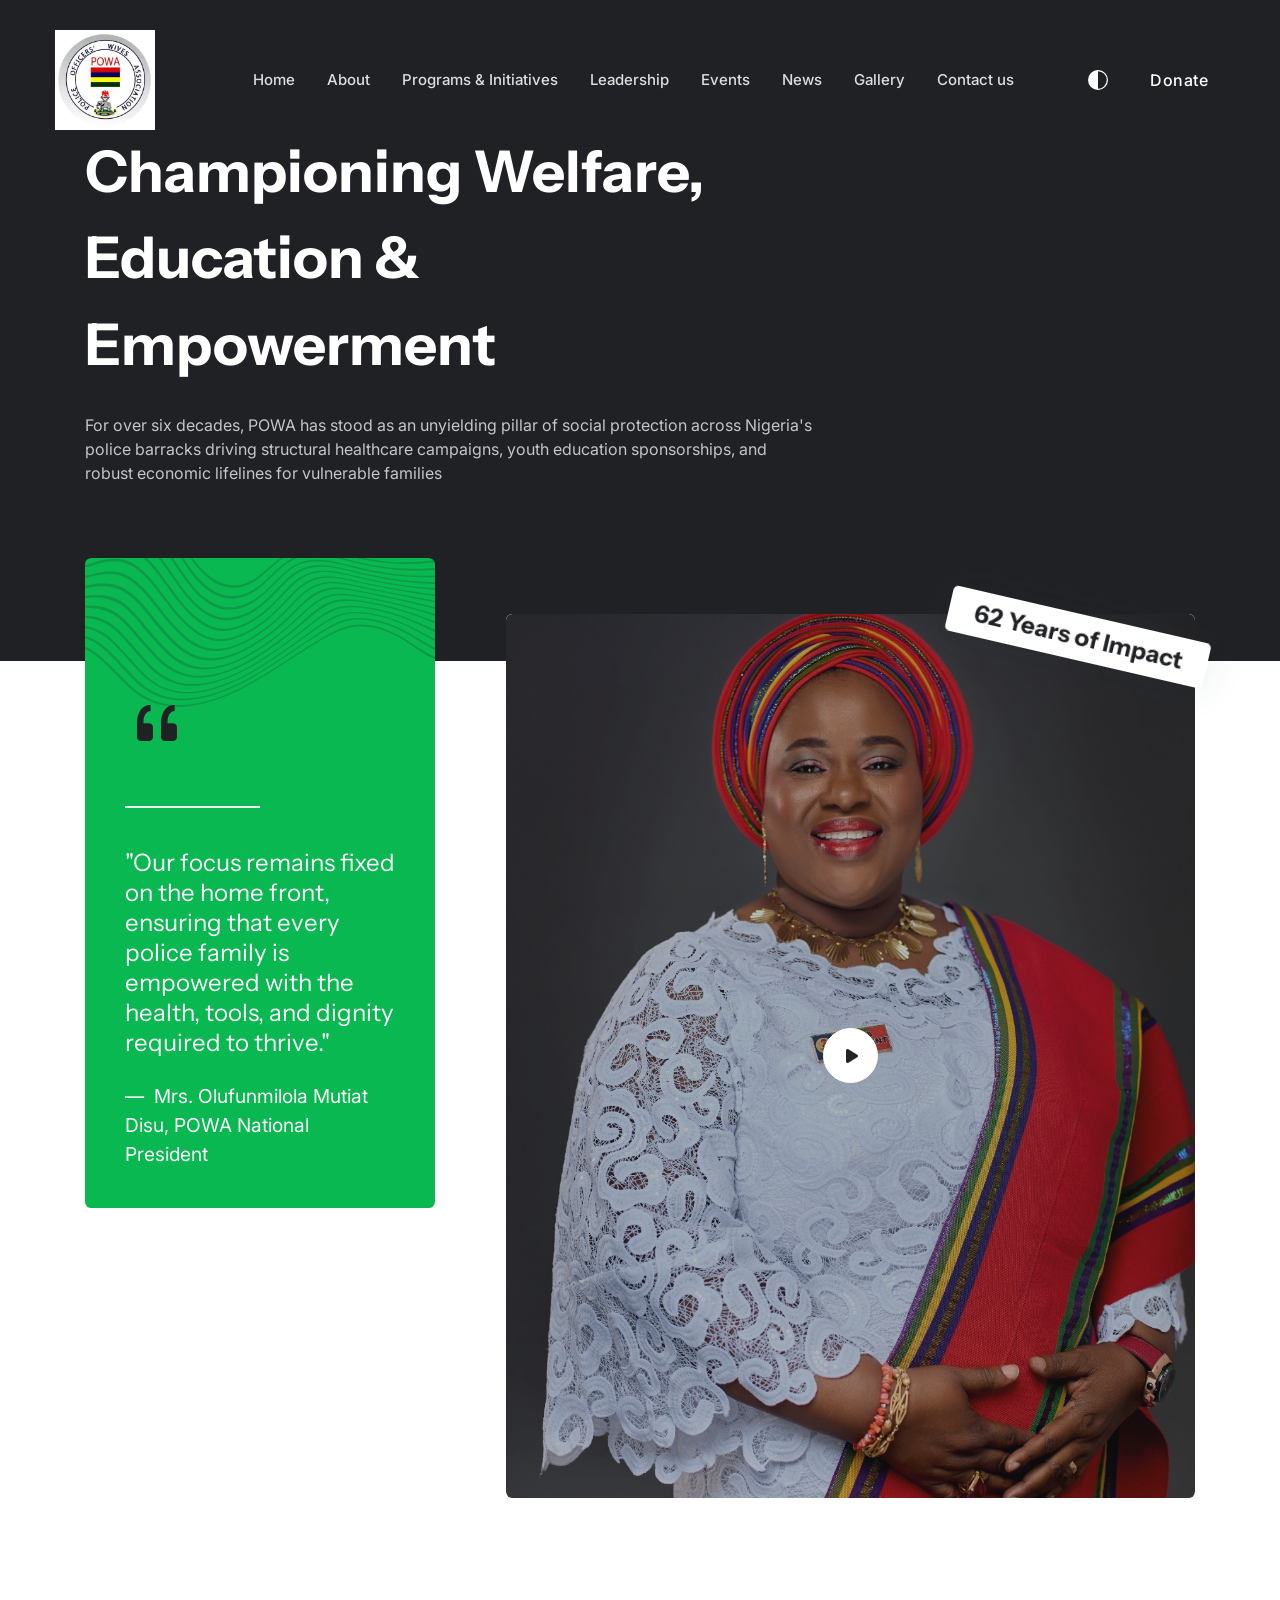
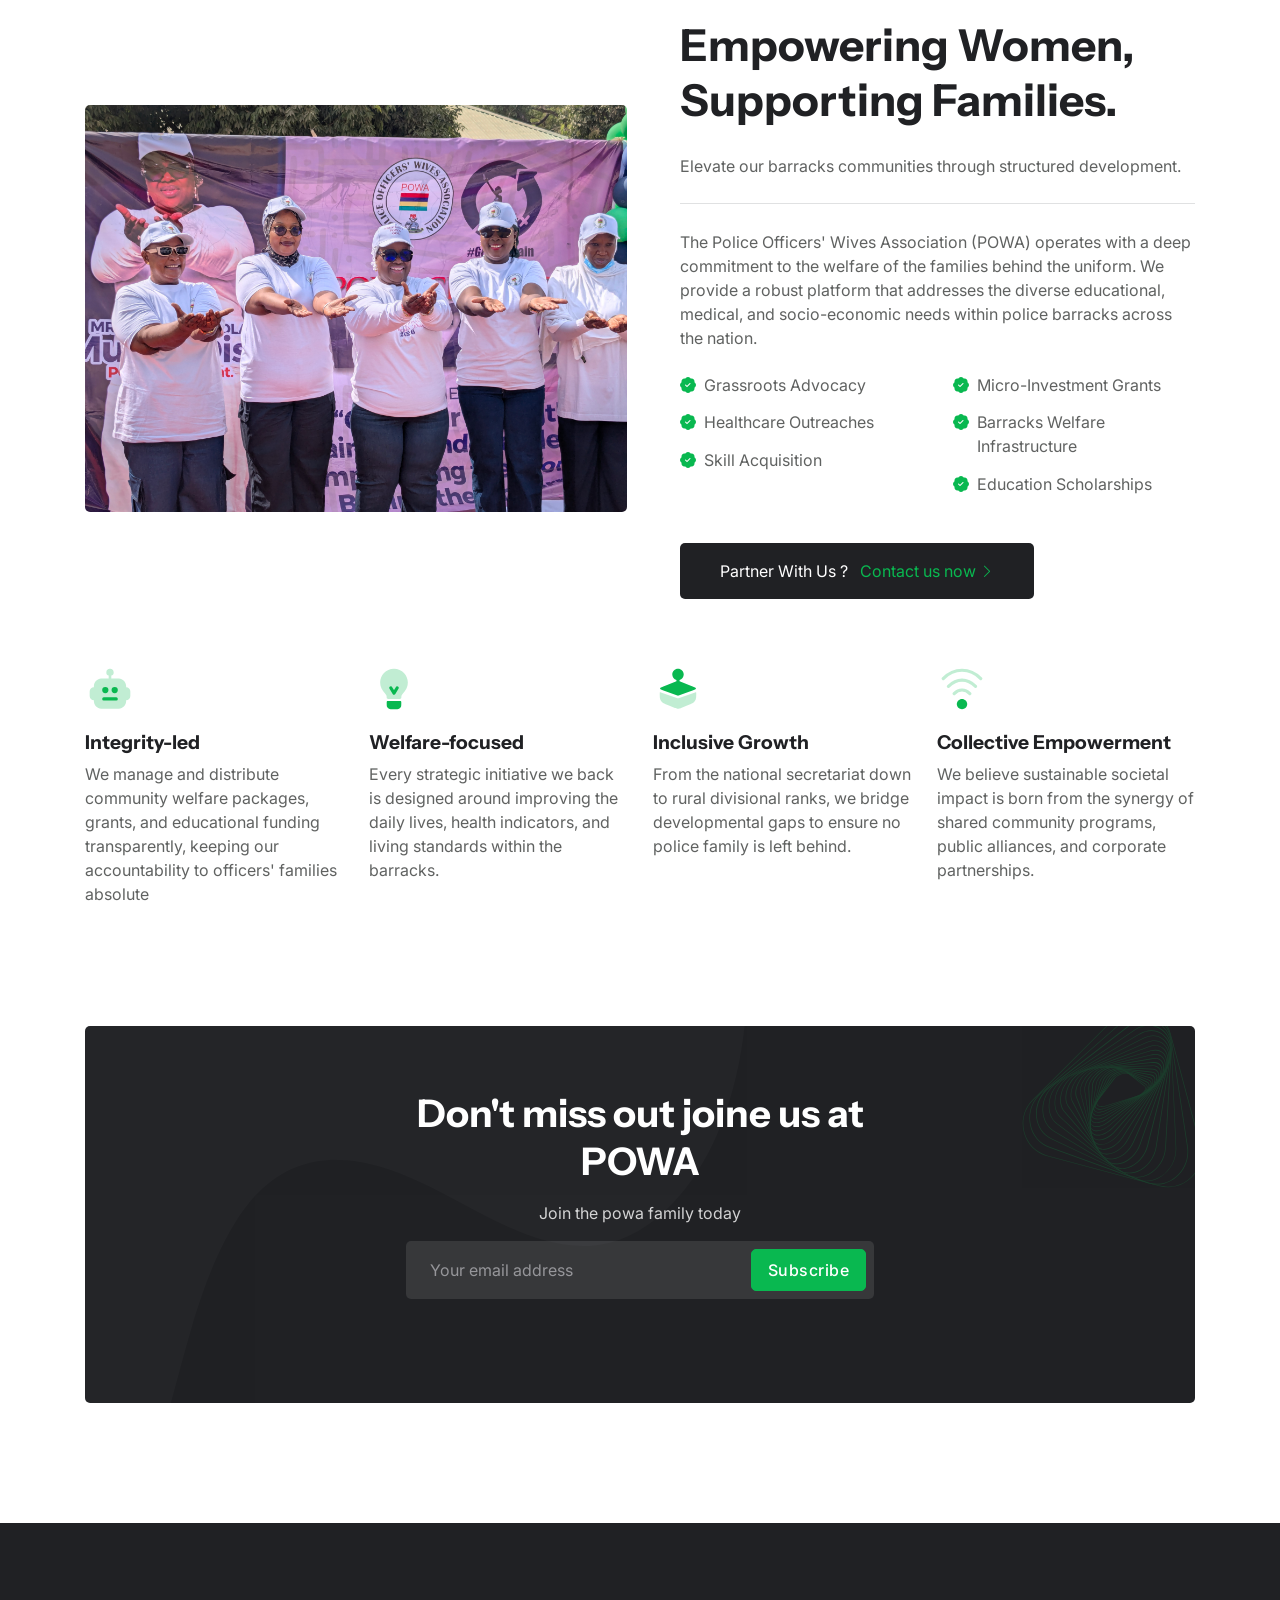
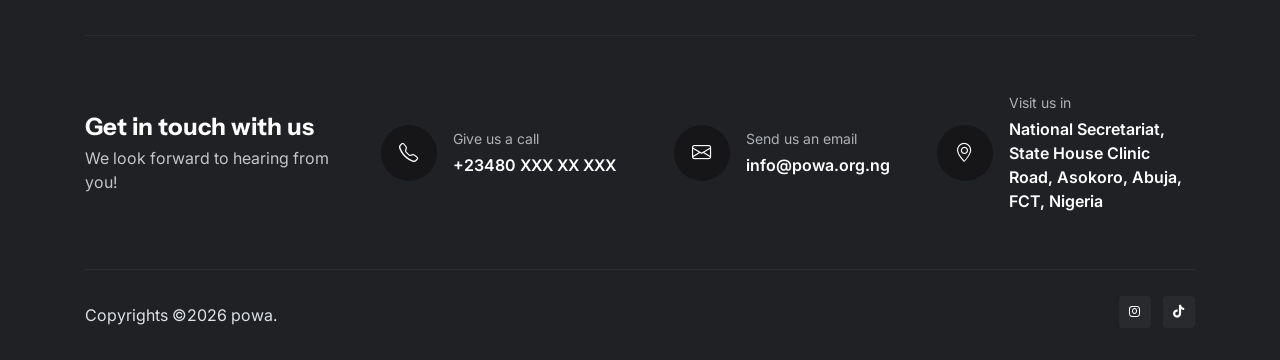
==== commit 64e7c138: "about page update" ====
--- a/about.html
+++ b/about.html
@@ -2,14 +2,14 @@
 <html lang="en">
 <head>
 
-	<title>Mizzle - Technology and Corporate Bootstrap Theme</title>
+	<title>powa</title>
 
 	<!-- Meta Tags -->
 	<meta charset="utf-8">
 	<meta name="viewport" content="width=device-width, initial-scale=1, shrink-to-fit=no">
-	<meta name="author" content="Webestica.com">
-	<meta name="description" content="Technology and Corporate Bootstrap Theme">
-
+	<meta name="powa" content="powa.org.ng">
+	<meta name="description" content="The Police Officers’ Wives Association (POWA) is a non-governmental organization in Nigeria dedicated to the welfare of families of personnel within the Nigeria Police Force. The association focuses on creating social support systems to improve the lives of police families, under the premise that stable home environments contribute to more effective service by police officers.">
+	<link rel="stylesheet" href="https://cdn.jsdelivr.net/npm/bootstrap-icons@1.11.3/font/bootstrap-icons.min.css">   
 	<!-- Dark mode -->
 	<script>
 		const storedTheme = localStorage.getItem('theme')
@@ -71,7 +71,7 @@
 	</script>
 
 	<!-- Favicon -->
-	<link rel="shortcut icon" href="assets/images/favicon.ico">
+	<link rel="shortcut icon" href="assets/images/logo.jpg">
 
 	<!-- Google Font -->
 	<link rel="preconnect" href="https://fonts.googleapis.com">
@@ -94,11 +94,12 @@
 <!-- Header START -->
 <header class="header-sticky header-absolute" data-bs-theme="dark">
 	<!-- Logo Nav START -->
-	<nav class="navbar navbar-expand-xl">
-		<div class="container">
+	<nav class="navbar navbar-expand-xl px-lg-5">
+		<div class="container-fluid">
 			<!-- Logo START -->
-			<a class="navbar-brand me-0" href="index.html">
-				<img class="navbar-brand-item" src="assets/images/logo-light.svg" alt="logo">
+			<a class="navbar-brand me-5" href="index.html">
+				<img class="light-mode-item navbar-brand-item" src="assets/images/logo.jpg" alt="logo" style="height:150">
+				<img class="dark-mode-item navbar-brand-item" src="assets/images/logo.jpg" alt="logo">
 			</a>
 			<!-- Logo END -->
 
@@ -106,239 +107,15 @@
 			<div class="navbar-collapse collapse" id="navbarCollapse">
 				<ul class="navbar-nav navbar-nav-scroll dropdown-hover mx-auto">
 
+					<li class="nav-item"> <a class="nav-link" href="index.html">Home</a> </li>
+					<li class="nav-item"> <a class="nav-link" href="about.html">About</a> </li>
+					<li class="nav-item"> <a class="nav-link" href="#">Programs & Initiatives</a> </li>
+					<li class="nav-item"> <a class="nav-link" href="#">Leadership</a> </li>
+					<li class="nav-item"> <a class="nav-link" href="#">Events</a> </li>
+					<li class="nav-item"> <a class="nav-link" href="#">News</a> </li>
+					<li class="nav-item"> <a class="nav-link" href="#">Gallery</a> </li>
 					<!-- Nav item -->
-					<li class="nav-item dropdown">
-						<a class="nav-link dropdown-toggle" href="#" data-bs-auto-close="outside" data-bs-toggle="dropdown" aria-haspopup="true" aria-expanded="false">Demos</a>
-						<div class="dropdown-menu dropdown-menu-size-lg p-3">
-							<div class="row pt-2">
-								<!-- Image and button -->
-								<div class="col-sm-6">
-									<ul class="list-unstyled">
-										<li> <a class="dropdown-item" href="index.html">Classic Default</a> </li>
-										<li> <a class="dropdown-item" href="index-creative-agency.html">Creative Agency</a> </li>
-										<li> <a class="dropdown-item" href="index-digital-agency.html">Digital Agency</a> </li>
-										<li> <a class="dropdown-item" href="index-design-agency.html">Design Agency</a> </li>
-										<li> <a class="dropdown-item" href="index-seo-agency.html">SEO Agency</a> </li>
-										<li> <a class="dropdown-item" href="index-landing-product.html">Product Landing</a> </li>
-										<li> <a class="dropdown-item" href="index-mobile-app-showcase.html">Mobile App Showcase</a> </li>
-									</ul>
-								</div>
-
-								<!-- Index nav links -->
-								<div class="col-sm-6">
-									<ul class="list-unstyled">
-										<li> <a class="dropdown-item" href="index-saas.html">SaaS v.1</a> </li>
-										<li> <a class="dropdown-item" href="index-saas-v2.html">SaaS v.2</a> </li>
-										<li> <a class="dropdown-item" href="index-saas-v3.html">SaaS v.3</a> </li>
-										<li> <a class="dropdown-item" href="index-saas-v4.html">SaaS v.4</a> </li>
-										<li> <a class="dropdown-item" href="index-saas-v5.html">SaaS v.5</a> </li>
-										<li> <a class="dropdown-item" href="index-finance-consulting.html">Finance consulting</a> </li>
-										<li> <a class="dropdown-item" href="index-shop.html">Index Shop</a> </li>
-									</ul>
-								</div>
-
-								<!-- CTA -->
-								<div class="col-12">
-									<hr class="mt-2"> <!-- Divider -->
-									<div class="d-sm-flex justify-content-between align-items-center px-2">
-										<div class="me-3 mb-2 mb-sm-0">
-											<h6 class="mb-2 mb-sm-0">Ready to get started?</h6>
-											<small class="mb-0">Take your documents to the next level with Mizzle</small>
-										</div>
-										<a href="#" class="btn btn-sm btn-primary">Get in touch</a>
-									</div>
-								</div>
-							</div>
-						</div>
-					</li>
-
-					<!-- Nav item -->
-					<li class="nav-item dropdown">
-						<a class="nav-link dropdown-toggle" href="#" data-bs-toggle="dropdown" data-bs-auto-close="outside" aria-haspopup="true" aria-expanded="false">Pages</a>
-						<ul class="dropdown-menu">
-							<!-- Dropdown submenu -->
-							<li class="dropdown dropend">
-								<a class="nav-link dropdown-link dropdown-toggle" data-bs-toggle="dropdown" href="#">About</a>
-								<ul class="dropdown-menu" data-bs-popper="none">
-									<li> <a class="dropdown-item" href="about-v1.html">About v.1</a></li>
-									<li> <a class="dropdown-item" href="about-v2.html">About v.2</a></li>
-									<li> <a class="dropdown-item" href="about-v3.html">About v.3</a></li>
-									<li> <a class="dropdown-item" href="team.html">Team</a></li>
-									<li> <a class="dropdown-item" href="services-v1.html">Services v.1</a></li>
-									<li> <a class="dropdown-item" href="services-v2.html">Services v.2</a></li>
-									<li> <a class="dropdown-item" href="service-single.html">Service Single</a></li>
-									<li> <a class="dropdown-item" href="customer-stories.html">Customer Stories</a></li>
-									<li> <a class="dropdown-item" href="customer-story-single.html">Customer Story Single</a></li>
-									<li> <a class="dropdown-item" href="career.html">Career <span class="badge text-bg-primary ms-2">2 Job</span></a></li>
-									<li> <a class="dropdown-item" href="career-single.html">Career Single</a></li>
-								</ul>
-							</li>
-							
-							<li> <a class="dropdown-item" href="contact-v1.html">Contact v.1</a></li>
-							<li> <a class="dropdown-item" href="contact-v2.html">Contact v.2</a></li>
-
-							<!-- Dropdown submenu -->
-							<li class="dropdown dropend">
-								<a class="dropdown-item dropdown-toggle" data-bs-toggle="dropdown" href="#">SaaS Pages</a>
-								<ul class="dropdown-menu">
-									<li> <a class="dropdown-item" href="features.html">Features</a></li>
-									<li> <a class="dropdown-item" href="feature-single.html">Feature Single</a></li>
-									<li> <a class="dropdown-item" href="integrations.html">Integrations</a></li>
-									<li> <a class="dropdown-item" href="integration-single.html">Integration Single</a></li>
-								</ul>
-							</li>
-
-							<!-- Dropdown submenu -->
-							<li class="dropdown dropend">
-								<a class="dropdown-item dropdown-toggle" data-bs-toggle="dropdown" href="#">Shop</a>
-								<ul class="dropdown-menu" >
-									<li> <a class="dropdown-item" href="shop-grid.html">Shop Grid</a></li>
-									<li> <a class="dropdown-item" href="shop-single.html">Shop Single</a></li>
-									<li> <a class="dropdown-item" href="shop-cart.html">Shop Cart</a></li>
-									<li> <a class="dropdown-item" href="shop-empty-cart.html">Shop Empty Cart</a></li>
-									<li> <a class="dropdown-item" href="shop-checkout.html">Shop Checkout</a></li>
-								</ul>
-							</li>
-
-							<!-- Dropdown submenu -->
-							<li class="dropdown dropend">
-								<a class="dropdown-item dropdown-toggle" data-bs-toggle="dropdown" href="#">Blog</a>
-								<ul class="dropdown-menu" >
-									<li> <a class="dropdown-item" href="blog-grid.html">Blog Grid</a></li>
-									<li> <a class="dropdown-item" href="blog-list-sidebar.html">Blog List Sidebar</a></li>
-									<li> <a class="dropdown-item" href="blog-single-v1.html">Blog Single v.1</a></li>
-									<li> <a class="dropdown-item" href="blog-single-v2.html">Blog Single v.2</a></li>
-								</ul>
-							</li>
-
-							<!-- Dropdown submenu -->
-							<li class="dropdown dropend">
-								<a class="nav-link dropdown-link dropdown-toggle" data-bs-toggle="dropdown" href="#">Specialty Pages</a>
-								<ul class="dropdown-menu" data-bs-popper="none">
-									<li> <a class="dropdown-item" href="help-center.html">Help Center</a></li>
-									<li> <a class="dropdown-item" href="help-center-detail.html">Help Center Detail</a></li>
-									<li> <a class="dropdown-item" href="pricing.html">Pricing</a></li>
-									<li> <a class="dropdown-item" href="faq.html">Faqs</a></li>
-									<li> <a class="dropdown-item" href="error-404.html">Error 404</a></li>
-									<li> <a class="dropdown-item" href="coming-soon.html">Coming Soon</a></li>
-									<li> <a class="dropdown-item" href="terms-and-condition.html">Terms & Conditions</a></li>
-								</ul>
-							</li>
-
-							<!-- Dropdown submenu -->
-							<li class="dropdown dropend">
-								<a class="dropdown-item dropdown-toggle" data-bs-toggle="dropdown" href="#">Authentication</a>
-								<ul class="dropdown-menu" data-bs-popper="none">
-									<li> <a class="dropdown-item" href="sign-up.html">Sign Up</a></li>
-									<li> <a class="dropdown-item" href="sign-in.html">Sign In</a></li>
-									<li> <a class="dropdown-item" href="forgot-password.html">Forgot Password</a></li>
-								</ul>
-							</li>
-
-							<!-- Dropdown submenu -->
-							<li class="dropdown dropend">
-								<a class="dropdown-item dropdown-toggle" data-bs-toggle="dropdown" href="#">Accounts</a>
-								<ul class="dropdown-menu" data-bs-popper="none">
-									<li> <a class="dropdown-item" href="account-detail.html">Details</a></li>
-									<li> <a class="dropdown-item" href="account-security.html">Security</a></li>
-									<li> <a class="dropdown-item" href="account-notification.html">Notifications</a></li>
-									<li> <a class="dropdown-item" href="account-projects.html">My Projects</a></li>
-									<li> <a class="dropdown-item" href="account-payment-details.html">Payment Details</a></li>
-									<li> <a class="dropdown-item" href="account-order.html">Order History</a></li>
-									<li> <a class="dropdown-item" href="account-wishlist.html">Wishlist</a></li>
-									<li> <a class="dropdown-item" href="account-delete.html">Delete Profile</a></li>
-								</ul>
-							</li>
-
-							<!-- Dropdown divider -->
-							<li> <hr class="dropdown-divider"></li>
-							
-							<!-- Dropdown Multilevel -->
-							<li class="dropdown dropend">
-								<a class="dropdown-item dropdown-toggle" data-bs-toggle="dropdown" data-bs-auto-close="outside" href="#">Dropdown levels</a>
-								<ul class="dropdown-menu">
-
-									<!-- dropdown submenu open right -->
-										<li class="dropdown dropend">
-											<a class="dropdown-item dropdown-toggle" data-bs-toggle="dropdown" data-bs-auto-close="outside" href="#">Dropdown (end)</a>
-											<ul class="dropdown-menu">
-												<li> <a class="dropdown-item" href="#">Dropdown item</a> </li>
-												<li> <a class="dropdown-item" href="#">Dropdown item</a> </li>
-											</ul>
-										</li>
-									<li> <a class="dropdown-item" href="#">Dropdown item</a> </li>
-
-									<!-- dropdown submenu open left -->
-									<li class="dropdown dropstart">
-										<a class="dropdown-item dropdown-toggle" data-bs-toggle="dropdown" data-bs-auto-close="outside" href="#">Dropdown (start)</a>
-										<ul class="dropdown-menu">
-											<li> <a class="dropdown-item" href="#">Dropdown item</a> </li>
-											<li> <a class="dropdown-item" href="#">Dropdown item</a> </li>
-										</ul>
-									</li>
-									<li> <a class="dropdown-item" href="#">Dropdown item</a> </li>
-								</ul>
-							</li>
-						</ul>
-					</li>
-
-					<!-- Nav item -->
-					<li class="nav-item dropdown">
-						<a class="nav-link dropdown-toggle" href="#" data-bs-toggle="dropdown" aria-haspopup="true" aria-expanded="false">Portfolio</a>
-						<div class="dropdown-menu dropdown-menu-center dropdown-menu-size-xl p-3">
-							<div class="row g-xl-3">
-								<!-- Work -->
-								<div class="col-xl-8 d-none d-xl-block">
-									<div class="d-flex gap-4">
-										<!-- Card -->
-										<div class="card bg-transparent">
-											<!-- Image -->
-											<img src="assets/images/portfolio/list/01.jpg" class="card-img" alt="">
-											<!-- Card body -->
-											<div class="card-body px-0 text-start pb-0">
-												<h6><a href="#">Ceremony Worthy of Time</a></h6>
-												<p class="mb-2 small">We help our customers better manage their web presence.</p>
-												<a class="icon-link icon-link-hover stretched-link mb-0" href="portfolio-case-studies-v1.html">Learn more<i class="bi bi-arrow-right"></i> </a>
-											</div>
-										</div>
-
-										<!-- Card -->
-										<div class="card bg-transparent">
-											<!-- Image -->
-											<img src="assets/images/portfolio/list/02.jpg" class="card-img" alt="">
-											<!-- Card body -->
-											<div class="card-body px-0 text-start pb-0">
-												<h6><a href="#">Brushstrokes and Beyond</a></h6>
-												<p class="mb-2 small">We help our customers better manage their web presence.</p>
-												<a class="icon-link icon-link-hover stretched-link mb-0" href="portfolio-case-studies-v2.html">Learn more<i class="bi bi-arrow-right"></i> </a>
-											</div>
-										</div>
-
-										<!-- Divider line -->
-										<div class="vr ms-2"></div>
-									</div>
-								</div>
-
-								<!-- Index nav links -->
-								<div class="col-xl-4">
-									<ul class="list-unstyled">
-										<li class="dropdown-header h6">Portfolio Pages</li>
-										<li> <a class="dropdown-item" href="portfolio-masonry.html">Portfolio Masonry</a> </li>
-										<li> <a class="dropdown-item" href="portfolio-showcase.html">Portfolio Showcase</a> </li>
-										<li> <a class="dropdown-item" href="portfolio-list.html">Portfolio List</a> </li>
-										<li> <a class="dropdown-item" href="portfolio-case-studies-v1.html">Portfolio Case Study v.1</a> </li>
-										<li> <a class="dropdown-item" href="portfolio-case-studies-v2.html">Portfolio Case Study v.2</a> </li>
-									</ul>
-								</div>
-							</div>
-						</div>
-					</li>
-
-					<!-- Nav item -->
-					<li class="nav-item"> <a class="nav-link" href="contact-v1.html">Contact us</a> </li>
-
-					<!-- Nav item -->
-					<li class="nav-item"> <a class="nav-link" href="docs/index.html" target="_blank">Docs</a> </li>
+					<li class="nav-item"> <a class="nav-link" href="contact.html">Contact us</a> </li>
 				</ul>
 			</div>
 			<!-- Main navbar END -->
@@ -388,17 +165,16 @@
 				</li>
 				<!-- Dark mode option END -->
 
-				<!-- Sign up button -->
-				<li class="nav-item me-2">
-					<a href="sign-up.html" class="btn btn-sm btn-light mb-0"><i class="bi bi-person-circle me-1"></i>Sign up</a>
+				<!-- Search -->
+				
+				<!-- Offcanvas cart menu -->
+				<li class="nav-item position-relative ms-2 ms-sm-3 d-none d-sm-block">
+					<a class="btn btn-dark mb-0" href="https://pay.squadco.com/link/9QF4YS">Donate</a>
 				</li>
-				<!-- Buy now button -->
-				<li class="nav-item d-none d-sm-block">
-					<button class="btn btn-sm btn-primary mb-0">Buy now!</button>
-				</li>
+
 				<!-- Responsive navbar toggler -->
 				<li class="nav-item">
-					<button class="navbar-toggler ms-sm-3 p-2" type="button" data-bs-toggle="collapse" data-bs-target="#navbarCollapse" aria-controls="navbarCollapse" aria-expanded="false" aria-label="Toggle navigation">
+					<button class="navbar-toggler ms-3 p-2" type="button" data-bs-toggle="collapse" data-bs-target="#navbarCollapse" aria-controls="navbarCollapse" aria-expanded="false" aria-label="Toggle navigation">
 						<span class="navbar-toggler-animation">
 							<span></span>
 							<span></span>
@@ -426,20 +202,15 @@
 			<!-- Hero content START -->
 			<div class="col-lg-8">
 				<!-- Title -->
-				<h1 class="mb-0 lh-base">Modern & creative agency specialized in Business</h1>
-				<p class="mb-0 mt-4">Supposing so be resolving breakfast am or perfectly. It drew a hill from me. Valley by oh twenty direct me so. Departure defective arranging rapturous did believe him all had supported.</p>
+				<h1 class="mb-0 lh-base">Championing Welfare, Education & Empowerment</h1>
+				<p class="mb-0 mt-4">For over six decades, POWA has stood as an unyielding pillar of social protection across Nigeria's police barracks driving structural healthcare campaigns, youth education sponsorships, and robust economic lifelines for vulnerable families</p>
 			</div>
 			<!-- Hero content END -->
 
 			<!-- List -->
 			<div class="col-lg-4 col-xl-3 ms-auto position-relative">
 				<!-- List -->
-				<ul class="list-group list-group-borderless mb-4">
-					<li class="list-group-item d-flex heading-color pb-0"><i class="bi bi-patch-check text-primary me-2"></i>Create 50+ unique sections</li>
-					<li class="list-group-item d-flex heading-color pb-0"><i class="bi bi-patch-check text-primary me-2"></i>Very easy customization</li>
-					<li class="list-group-item d-flex heading-color pb-0"><i class="bi bi-patch-check text-primary me-2"></i>Super fast loading speed</li>
-					<li class="list-group-item d-flex heading-color pb-0"><i class="bi bi-patch-check text-primary me-2"></i>Fully responsive on any devices</li>
-				</ul>
+				
 			</div>
 		</div>
 		<!-- Hero END -->
@@ -469,9 +240,9 @@
 						<!-- Divider -->
 						<hr class="w-50 border-2 border-white opacity-9 my-5">
 						<!-- Content -->
-						<h5 class="text-white fw-light">"We believe that it takes great people to deliver a great product"</h5>
+						<h5 class="text-white fw-light">"Our focus remains fixed on the home front, ensuring that every police family is empowered with the health, tools, and dignity required to thrive."</h5>
 						<div class="blockquote-footer text-white mb-0 fs-6 mt-3">
-							Albert Schweitzer
+							Mrs. Olufunmilola Mutiat Disu, POWA National President
 						</div>
 					</div>
 				</div>
@@ -480,17 +251,17 @@
 				<div class="col-lg-8 position-relative ms-auto ps-xl-6 mt-6">
 					<!-- Year decoration -->
 					<div class="bg-white shadow rounded position-absolute z-index-2 top-0 end-0 rotate-13 px-4 py-2 z-index-2 me-xxl-n5 d-none d-sm-block">
-						<span class="h5 text-dark">10+ Years of experience</span>
+						<span class="h5 text-dark">62 Years of Impact</span>
 					</div>
 
 					<!-- Card -->
 					<div class="card card-body overflow-hidden p-0">
-						<img src="assets/images/about/13.jpg" class="card-img" alt="video-img">
+						<img src="assets/images/Olufunmilola-Mutiat-disu.jpg" class="card-img" alt="video-img">
 						<div class="bg-overlay bg-dark opacity-3"></div>
 						<div class="card-img-overlay d-flex p-3">
 							<!-- Video button and link -->
 							<div class="m-auto">
-								<a href="https://www.youtube.com/embed/tXHviS-4ygo" class="btn btn-lg btn-white btn-round stretched-link mb-0" data-glightbox="" data-gallery="course-video">
+								<a href="https://player.vimeo.com/video/1194730615?autoplay=1" class="btn btn-lg btn-white btn-round stretched-link mb-0" data-glightbox="" data-gallery="course-video">
 									<i class="fas fa-play"></i>
 								</a>
 							</div>
@@ -503,59 +274,6 @@
 <!-- =======================
 Quote & video END -->
 
-<!-- =======================
-Counter START -->
-<section class="pt-0">
-	<div class="container">
-		<div class="row row-cols-1 row-cols-sm-2 row-cols-lg-4 g-4">
-			<!-- Item -->
-			<div class="col">
-				<div class="bg-light border text-center rounded p-4">
-					<div class="d-flex justify-content-center">
-						<h4 class="purecounter mb-0" data-purecounter-start="0" data-purecounter-end="600"	data-purecounter-delay="300">0</h4>
-						<span class="h4 text-primary mb-0">+</span>
-					</div>
-					<p class="text-center heading-color mb-0">Happy Customers</p>
-				</div>
-			</div>
-
-			<!-- Item -->
-			<div class="col">
-				<div class="bg-light border text-center rounded p-4">
-					<div class="d-flex justify-content-center">
-						<h4 class="purecounter mb-0" data-purecounter-start="0" data-purecounter-end="200"	data-purecounter-delay="300">0</h4>
-						<span class="h4 text-primary mb-0">+</span>
-					</div>
-					<p class="text-center heading-color mb-0">Acquired Users</p>
-				</div>
-			</div>
-
-			<!-- Item -->
-			<div class="col">
-				<div class="bg-light border text-center rounded p-4">
-					<div class="d-flex justify-content-center">
-						<h4 class="purecounter mb-0" data-purecounter-start="0" data-purecounter-end="10"	data-purecounter-delay="300">0</h4>
-						<span class="h4 text-primary mb-0">K+</span>
-					</div>
-					<p class="text-center heading-color mb-0">Positive User Reviews</p>
-				</div>
-			</div>
-
-			<!-- Item -->
-			<div class="col">
-				<div class="bg-light border text-center rounded p-4">
-					<div class="d-flex justify-content-center">
-						<h4 class="purecounter mb-0" data-purecounter-start="0" data-purecounter-end="25"	data-purecounter-delay="300">0</h4>
-						<span class="h4 text-primary mb-0">+</span>
-					</div>
-					<p class="text-center heading-color mb-0">Completed Projects</p>
-				</div>
-			</div>
-		</div>
-	</div>
-</section>	
-<!-- =======================
-Counter END -->
 
 <!-- =======================
 About START -->
@@ -565,51 +283,40 @@
 			<!-- Image -->
 			<div class="col-lg-6 position-relative">
 				<!-- SVG decoration -->
-				<figure class="position-absolute top-0 start-0 mt-n6 ms-n5 z-index-1">
-					<svg width="117" height="98" viewBox="0 0 117 98" fill="none" xmlns="http://www.w3.org/2000/svg">
-						<path class="fill-mode" d="M53.9804 0.725277C52.9701 1.69222 52.9701 5.07654 53.9804 11.1683C54.9906 17.1634 55.7123 18.5654 57.5885 18.5654C58.3582 18.5654 59.128 18.3237 59.3685 18.0336C59.561 17.6952 59.2723 13.9241 58.7912 9.52449C58.1177 3.52942 57.6847 1.45049 57.0112 0.773624C55.9047 -0.241669 54.9425 -0.290017 53.9804 0.725277Z"></path>
-						<path class="fill-mode" d="M94.055 9.62103C87.2236 16.3413 84.8182 19.3872 85.0106 21.2244C85.1068 22.3847 85.3955 22.7715 86.3095 22.9165C87.2236 23.0616 88.3782 22.2397 91.6015 19.0004C96.9415 13.7305 101.512 8.46069 101.512 7.54209C101.512 6.62349 100.165 5.31812 99.2026 5.31812C98.7696 5.36646 96.4604 7.25201 94.055 9.62103Z"></path>
-						<path class="fill-mode" d="M23.2866 15.2294C22.2763 15.8096 22.1801 17.5984 23.046 18.7104C24.1044 20.0641 34.0148 25.9625 35.2656 25.9625C35.891 25.9625 36.7088 25.6241 37.0937 25.2373C38.537 23.4001 36.4202 21.1278 29.1077 16.5348C25.9806 14.6492 24.7779 14.3108 23.2866 15.2294Z"></path>
-						<path class="fill-mode" d="M103.433 40.37L97.8047 41.4337V42.8357C97.8047 43.851 98.1414 44.4312 99.0555 45.0114C100.21 45.6399 101.124 45.6399 107.09 44.8663C116.038 43.7543 116.038 43.7543 116.663 42.3523C117.096 41.337 117.048 40.9985 116.326 40.1283C115.22 38.8713 110.986 38.9196 103.433 40.37Z"></path>
-						<path class="fill-mode" d="M3.94616 46.1232C0.193694 46.8485 -1.20145 49.2175 1.20397 50.7646C1.97371 51.2481 2.83967 51.4414 3.80184 51.1997C4.57157 51.0547 8.42026 50.7162 12.4133 50.5228C17.8495 50.2328 19.7739 49.9427 20.3512 49.4109C21.5058 48.2505 20.3993 46.8001 17.8495 46.1232C15.3479 45.4947 7.12133 45.4947 3.94616 46.1232Z"></path>
-						<path class="fill-mode" d="M89.1454 69.9584C88.9529 70.1034 88.8086 70.7803 88.8086 71.4088C88.8086 72.7142 90.2518 73.8262 97.6125 77.9357C103.915 81.465 104.877 81.7551 106.416 80.4981C108.244 79.0477 107.234 77.5006 102.664 74.8898C95.3032 70.6352 90.3 68.7981 89.1454 69.9584Z"></path>
-						<path class="fill-mode" d="M30.8398 72.8111C28.3382 74.9384 21.2181 86.9769 20.0635 91.038C19.0532 94.519 21.9397 95.9211 24.0565 93.0203C24.6819 92.1984 26.3657 89.2975 27.7609 86.6868C29.1079 84.0277 31.369 80.1115 32.6198 77.8876C34.929 74.0681 35.2177 72.8111 33.9187 71.9408C33.0047 71.3123 32.3312 71.5541 30.8398 72.8111Z"></path>
-						<path class="fill-mode" d="M60.9544 80.7401C60.1365 81.707 60.0884 93.6488 60.9063 95.7277C61.243 96.4529 62.0128 97.3232 62.7825 97.6616C63.889 98.1935 64.1776 98.1451 65.0436 97.0815C65.5247 96.4529 65.8133 95.631 65.669 95.1959C65.5247 94.8091 65.2841 91.6666 65.0917 88.2823C64.9474 84.8979 64.6106 81.6103 64.4182 80.9818C63.889 79.6764 61.9165 79.5314 60.9544 80.7401Z"></path>
-					</svg>
-				</figure>
+				
 				<!-- Image -->
-				<img src="assets/images/about/14.jpg" class="rounded" alt="about-img">
+				<img src="assets/images/Women/PXL_20260309_091856065.RAW-01.COVER.jpg" class="rounded" alt="about-img">
 			</div>
 			<!-- Content -->
 			<div class="col-lg-6 ps-md-5">
-				<h2 class="mb-4">Boost your business efficiency with Mizzle.</h2>
-				<p class="mb-0">Elevate your online presence and embark on a journey to digital excellence with our meticulously designed digital agency theme.</p>
+				<h2 class="mb-4">Empowering Women, Supporting Families.</h2>
+				<p class="mb-0">Elevate our barracks communities through structured development.</p>
 
 				<hr class="my-4">
-				<p>At the heart of our theme is a commitment to providing a robust and versatile platform that accommodates the diverse needs of digital agencies.</p>
+				<p>The Police Officers' Wives Association (POWA) operates with a deep commitment to the welfare of the families behind the uniform. We provide a robust platform that addresses the diverse educational, medical, and socio-economic needs within police barracks across the nation.</p>
 
 				<!-- List -->
 				<div class="row row-cols-1 row-cols-sm-2">
 					<div class="col">
 						<ul class="list-group list-group-borderless mb-0">
-							<li class="list-group-item d-flex"><i class="bi bi-patch-check-fill text-primary me-2"></i>Strategic Call-to-Actions</li>
-							<li class="list-group-item d-flex"><i class="bi bi-patch-check-fill text-primary me-2"></i>Content-Rich Sections</li>
-							<li class="list-group-item d-flex"><i class="bi bi-patch-check-fill text-primary me-2"></i>Social Media Integration</li>
-							<li class="list-group-item d-flex"><i class="bi bi-patch-check-fill text-primary me-2"></i>Easy-to-Use Contact Forms</li>
+							<li class="list-group-item d-flex"><i class="bi bi-patch-check-fill text-primary me-2"></i>Grassroots Advocacy</li>
+							<li class="list-group-item d-flex"><i class="bi bi-patch-check-fill text-primary me-2"></i>Healthcare Outreaches</li>
+							<li class="list-group-item d-flex"><i class="bi bi-patch-check-fill text-primary me-2"></i>Skill Acquisition</li>
+							
 						</ul>
 					</div>
 					<div class="col">
 						<ul class="list-group list-group-borderless mb-0">
-							<li class="list-group-item d-flex"><i class="bi bi-patch-check-fill text-primary me-2"></i>Performance Analytics</li>
-							<li class="list-group-item d-flex"><i class="bi bi-patch-check-fill text-primary me-2"></i>Fast Loading Speed</li>
-							<li class="list-group-item d-flex"><i class="bi bi-patch-check-fill text-primary me-2"></i>Tested on Major Browsers</li>
+							<li class="list-group-item d-flex"><i class="bi bi-patch-check-fill text-primary me-2"></i>Micro-Investment Grants</li>
+							<li class="list-group-item d-flex"><i class="bi bi-patch-check-fill text-primary me-2"></i>Barracks Welfare Infrastructure</li>
+							<li class="list-group-item d-flex"><i class="bi bi-patch-check-fill text-primary me-2"></i>Education Scholarships</li>
 						</ul>
 					</div>
 				</div>
 
 				<!-- Button -->
 				<div class="text-center d-inline-block bg-dark rounded px-5 py-3 mt-4 mt-lg-5">
-					<span class="text-white">Work with us?</span> <a class="ms-2" href="contact-v2.html">Contact us now<span class="bi-chevron-right small ms-1"></span></a>
+					<span class="text-white">Partner With Us ?</span> <a class="ms-2" href="contact.html">Contact us now<span class="bi-chevron-right small ms-1"></span></a>
 				</div>
 			</div>
 		</div> <!-- Row END -->
@@ -626,8 +333,8 @@
 							<path d="M15 16.75H9M14.25 11.75V11.75C14.6642 11.75 15 12.0858 15 12.5V12.5C15 12.9142 14.6642 13.25 14.25 13.25V13.25C13.8358 13.25 13.5 12.9142 13.5 12.5V12.5C13.5 12.0858 13.8358 11.75 14.25 11.75ZM9.75 11.75V11.75C10.1642 11.75 10.5 12.0858 10.5 12.5V12.5C10.5 12.9142 10.1642 13.25 9.75 13.25V13.25C9.33579 13.25 9 12.9142 9 12.5V12.5C9 12.0858 9.33579 11.75 9.75 11.75Z" stroke="currentColor" stroke-width="1.5" stroke-linecap="round" stroke-linejoin="round"/>
 						</svg>
 					</figure>
-					<h6>Innovation-driven</h6>
-					<p class="mb-0">Elevate your digital presence with our innovation-driven approach</p>
+					<h6>Integrity-led</h6>
+					<p class="mb-0">We manage and distribute community welfare packages, grants, and educational funding transparently, keeping our accountability to officers' families absolute</p>
 				</div>
 			</div>
 
@@ -642,8 +349,8 @@
 							<path d="M10.5 11.5L12 14L13.5 11.5" stroke="currentColor" stroke-width="1.5" stroke-linecap="round" stroke-linejoin="round"/>
 						</svg>
 					</figure>
-					<h6>Transparent approach</h6>
-					<p class="mb-0">At our digital agency, transparency isn't just a buzzword</p>
+					<h6>Welfare-focused</h6>
+					<p class="mb-0">Every strategic initiative we back is designed around improving the daily lives, health indicators, and living standards within the barracks.</p>
 				</div>
 			</div>
 
@@ -657,8 +364,8 @@
 							<path fill-rule="evenodd" clip-rule="evenodd" d="M9.25035 5C9.25035 3.48122 10.4816 2.25 12.0003 2.25C13.5191 2.25 14.7503 3.48122 14.7503 5C14.7503 6.25878 13.9046 7.32002 12.7503 7.64648V8.24568L19.3266 10.8794C20.1324 11.2021 20.5353 11.3635 20.594 11.6181C20.6121 11.6967 20.611 11.7785 20.5907 11.8565C20.5248 12.1094 20.1176 12.2594 19.3031 12.5594L12.3115 15.1351C12.1748 15.1854 12.1065 15.2106 12.0356 15.2156C12.0121 15.2172 11.9886 15.2172 11.9651 15.2156C11.8942 15.2106 11.8259 15.1854 11.6892 15.1351L4.6976 12.5594C3.88311 12.2594 3.47586 12.1094 3.41002 11.8565C3.38969 11.7785 3.38855 11.6967 3.40668 11.6181C3.46543 11.3635 3.86832 11.2021 4.6741 10.8794L11.2503 8.24568V7.64648C10.0961 7.32002 9.25035 6.25878 9.25035 5Z" fill="currentColor"/>
 						</svg>
 					</figure>
-					<h6>Accessible technology</h6>
-					<p class="mb-0">Celebrate Inclusivity with Accessible Technology.</p>
+					<h6>Inclusive Growth</h6>
+					<p class="mb-0">From the national secretariat down to rural divisional ranks, we bridge developmental gaps to ensure no police family is left behind.</p>
 				</div>
 			</div>
 
@@ -672,8 +379,8 @@
 							<path d="M14.5 19.25C14.5 20.6307 13.3807 21.75 12 21.75C10.6193 21.75 9.5 20.6307 9.5 19.25C9.5 17.8693 10.6193 16.75 12 16.75C13.3807 16.75 14.5 17.8693 14.5 19.25Z" fill="currentColor"/>
 						</svg>
 					</figure>
-					<h6>Collaborative teamwork</h6>
-					<p class="mb-0">We believe that the best results are born from the synergy of diverse</p>
+					<h6>Collective Empowerment</h6>
+					<p class="mb-0">We believe sustainable societal impact is born from the synergy of shared community programs, public alliances, and corporate partnerships.</p>
 				</div>
 			</div>
 		</div>
@@ -726,8 +433,8 @@
 				<!-- Title and inputs -->
 				<div class="col-lg-10 col-xl-7 mx-auto text-center">
 					<!-- Title -->
-					<h3 class="text-white mb-3">Don't miss out - millions have joined Mizzle!</h3>
-					<p class="text-white opacity-8">Join the Mizzle revolution today and be part of the millions who've already embraced a brighter future!</p>
+					<h3 class="text-white mb-3">Don't miss out joine us at POWA </h3>
+					<p class="text-white opacity-8">Join the powa family today</p>
 					<!-- Search -->
 					<form class="col-md-10 bg-white bg-opacity-10 rounded-2 mx-auto p-2 mb-5">
 						<div class="input-group">
@@ -749,32 +456,7 @@
 						}}'>
 
 						<!-- Slider items -->
-						<div class="swiper-wrapper align-items-center">
-							<!-- Image -->
-							<div class="swiper-slide">
-								<img src="assets/images/client/05.svg" class="grayscale px-sm-3 ps-0" alt="client-img">
-							</div>
-							<!-- Image -->
-							<div class="swiper-slide">
-								<img src="assets/images/client/04.svg" class="grayscale px-sm-3 ps-0" alt="client-img">
-							</div>
-							<!-- Image -->
-							<div class="swiper-slide">
-								<img src="assets/images/client/01.svg" class="grayscale px-sm-3" alt="client-img">
-							</div>
-							<!-- Image -->
-							<div class="swiper-slide">
-								<img src="assets/images/client/02.svg" class="grayscale px-sm-3" alt="client-img">
-							</div>
-							<!-- Image -->
-							<div class="swiper-slide">
-								<img src="assets/images/client/03.svg" class="grayscale px-sm-3" alt="client-img">
-							</div>
-							<!-- Image -->
-							<div class="swiper-slide">
-								<img src="assets/images/client/06.svg" class="grayscale px-sm-3" alt="client-img">
-							</div>
-						</div>
+						
 					</div>
 					<!-- Client-Slider END -->
 				</div>
@@ -787,124 +469,7 @@
 
 <!-- =======================
 Team START -->
-<section class="pt-0">
-	<div class="container">
-		<!-- Title -->
-		<div class="inner-container-small text-center mb-4 mb-sm-6">
-			<h2>A squad of talented members</h2>
-			<p class="mb-0">We are a close-knit squad of exceptionally talented individuals who are passionate about all things digital.</p>
-		</div>
-
-		<!-- Team list START -->
-		<div class="row row-cols-1 row-cols-sm-2 row-cols-md-3 row-cols-xl-5 g-4 justify-content-center">
-			<!-- Team item -->
-			<div class="col">
-				<div class="card card-body card-hover-shadow bg-transparent text-center p-4">
-					<!-- Image -->
-					<div class="avatar avatar-xxl mx-auto flex-shrink-0 mb-3">
-						<img class="avatar-img rounded-circle" src="assets/images/avatar/04.jpg" alt="avatar">
-					</div>
-
-					<!-- Content -->
-					<h6 class="mb-1"><a href="#">Samuel Bishop</a></h6>
-					<small>UI/UX Designer</small>
-
-					<!-- Social button -->
-					<ul class="list-inline mb-0 mt-3">
-						<li class="list-inline-item"> <a class="btn btn-xs btn-icon btn-light" href="#"><i class="fab fa-fw fa-facebook-f lh-base"></i></a> </li>
-						<li class="list-inline-item"> <a class="btn btn-xs btn-icon btn-light" href="#"><i class="fab fa-fw fa-instagram lh-base"></i></a> </li>
-						<li class="list-inline-item"> <a class="btn btn-xs btn-icon btn-light" href="#"><i class="fab fa-fw fa-twitter lh-base"></i></a> </li>
-					</ul>
-				</div>
-			</div>
-
-			<!-- Team item -->
-			<div class="col">
-				<div class="card card-body card-hover-shadow bg-transparent text-center p-4">
-					<!-- Image -->
-					<div class="avatar avatar-xxl mx-auto flex-shrink-0 mb-3">
-						<img class="avatar-img rounded-circle" src="assets/images/avatar/11.jpg" alt="avatar">
-					</div>
-
-					<!-- Content -->
-					<h6 class="mb-1"><a href="#">Judy Nguyen</a></h6>
-					<small>Web Designer</small>
-
-					<!-- Social button -->
-					<ul class="list-inline mb-0 mt-3">
-						<li class="list-inline-item"> <a class="btn btn-xs btn-icon btn-light" href="#"><i class="fab fa-fw fa-facebook-f lh-base"></i></a> </li>
-						<li class="list-inline-item"> <a class="btn btn-xs btn-icon btn-light" href="#"><i class="fab fa-fw fa-instagram lh-base"></i></a> </li>
-						<li class="list-inline-item"> <a class="btn btn-xs btn-icon btn-light" href="#"><i class="fab fa-fw fa-twitter lh-base"></i></a> </li>
-					</ul>
-				</div>
-			</div>
-
-			<!-- Team item -->
-			<div class="col">
-				<div class="card card-body card-hover-shadow bg-transparent text-center p-4">
-					<!-- Image -->
-					<div class="avatar avatar-xxl mx-auto flex-shrink-0 mb-3">
-						<img class="avatar-img rounded-circle" src="assets/images/avatar/06.jpg" alt="avatar">
-					</div>
-
-					<!-- Content -->
-					<h6 class="mb-1"><a href="#">Louis Ferguson</a></h6>
-					<small>Web Developer</small>
-
-					<!-- Social button -->
-					<ul class="list-inline mb-0 mt-3">
-						<li class="list-inline-item"> <a class="btn btn-xs btn-icon btn-light" href="#"><i class="fab fa-fw fa-facebook-f lh-base"></i></a> </li>
-						<li class="list-inline-item"> <a class="btn btn-xs btn-icon btn-light" href="#"><i class="fab fa-fw fa-instagram lh-base"></i></a> </li>
-						<li class="list-inline-item"> <a class="btn btn-xs btn-icon btn-light" href="#"><i class="fab fa-fw fa-twitter lh-base"></i></a> </li>
-					</ul>
-				</div>
-			</div>
-
-			<!-- Team item -->
-			<div class="col">
-				<div class="card card-body card-hover-shadow bg-transparent text-center p-4">
-					<!-- Image -->
-					<div class="avatar avatar-xxl mx-auto flex-shrink-0 mb-3">
-						<img class="avatar-img rounded-circle" src="assets/images/avatar/05.jpg" alt="avatar">
-					</div>
-
-					<!-- Content -->
-					<h6 class="mb-1"><a href="#">Dennis Barrett</a></h6>
-					<small>CEO & Founder</small>
-
-					<!-- Social button -->
-					<ul class="list-inline mb-0 mt-3">
-						<li class="list-inline-item"> <a class="btn btn-xs btn-icon btn-light" href="#"><i class="fab fa-fw fa-facebook-f lh-base"></i></a> </li>
-						<li class="list-inline-item"> <a class="btn btn-xs btn-icon btn-light" href="#"><i class="fab fa-fw fa-instagram lh-base"></i></a> </li>
-						<li class="list-inline-item"> <a class="btn btn-xs btn-icon btn-light" href="#"><i class="fab fa-fw fa-twitter lh-base"></i></a> </li>
-					</ul>
-				</div>
-			</div>
-
-			<!-- Team item -->
-			<div class="col">
-				<div class="card card-body card-hover-shadow bg-transparent text-center p-4">
-					<!-- Image -->
-					<div class="avatar avatar-xxl mx-auto flex-shrink-0 mb-3">
-						<img class="avatar-img rounded-circle" src="assets/images/avatar/10.jpg" alt="avatar">
-					</div>
-
-					<!-- Content -->
-					<h6 class="mb-1"><a href="#">Bryan Knight</a></h6>
-					<small>Product Designer</small>
-
-					<!-- Social button -->
-					<ul class="list-inline mb-0 mt-3">
-						<li class="list-inline-item"> <a class="btn btn-xs btn-icon btn-light" href="#"><i class="fab fa-fw fa-facebook-f lh-base"></i></a> </li>
-						<li class="list-inline-item"> <a class="btn btn-xs btn-icon btn-light" href="#"><i class="fab fa-fw fa-instagram lh-base"></i></a> </li>
-						<li class="list-inline-item"> <a class="btn btn-xs btn-icon btn-light" href="#"><i class="fab fa-fw fa-twitter lh-base"></i></a> </li>
-					</ul>
-				</div>
-			</div>
-		</div>
-		<!-- Team list END -->
-	</div>	
-</section>
+
 <!-- =======================
 Team END -->
 
@@ -915,122 +480,78 @@
 Footer START -->
 <footer class="bg-dark position-relative overflow-hidden pt-6" data-bs-theme="dark">
 
-	<!-- SVG decoration -->
-	<figure class="position-absolute top-0 start-0 mt-n8 ms-n9">
-		<svg class="fill-mode" width="775px" height="834px" viewBox="0 0 775 834" style="enable-background:new 0 0 775 834; opacity: 0.05;" xml:space="preserve">
-			<path d="M486.1,564.4c-3.6,2.5-7.4,4.8-11.3,6.4c-12,5.5-25.7,7.9-42.2,7.4c-30.6-1.1-65.6-12.5-102.8-24.4 c-50.7-16.2-103.3-33.4-152.5-27c-56.1,7.2-97.9,44.4-128,114l-0.4-0.2c67.5-156.1,181-119.5,281.1-87.1c37,12,72,23.2,102.5,24.3 c34.3,1.2,58.1-10.7,74.9-37.4C530.1,505,547.1,466,565,425.1C619.4,301,675.6,172.7,892.1,141.3l0.1,0.4 c-216.2,31.4-272.5,159.5-326.8,283.5c-18.1,41.1-35,79.7-57.7,115.6C501.6,550.7,494.5,558.5,486.1,564.4z"></path>
-			<path d="M500.9,551.4c-43.7,31-103,15.8-165.5-0.2c-49.9-12.7-101.5-25.8-148.7-16.7c-53.3,10.5-93.2,49-121.6,118 l-0.5-0.1c15.3-37.1,33.3-64.7,55.1-84.7c19.5-17.7,41.3-28.6,66.7-33.7c47.4-9.2,99,3.9,148.9,16.6 c70.4,17.9,137.1,34.9,181.3-14.4c35.7-39.9,57.3-91.7,80.2-146.7c23.8-56.7,48.2-115.5,90.2-163.6c22.7-25.9,48.4-46.4,78.4-62.4 c33.9-18.1,72.2-30.3,117.1-37.1l0.1,0.4C695,155.3,645.2,274.5,597.1,389.7c-22.9,55-44.5,106.8-80.4,146.8 C512.3,542.4,506.6,547.3,500.9,551.4z"></path>
-			<path d="M521.3,536.4c-21.9,15.5-48.4,23.4-80.8,23.8c-31.2,0.5-65.1-5.8-97.9-11.9c-49.3-9.2-100.2-18.7-145.7-6.5 c-51.1,13.7-88.9,53.7-116,122.6l-0.6-0.2c60.5-154.1,163.3-135,262.6-116.5c68.1,12.7,132.6,24.6,183.6-15.8 c48.1-38.2,71.1-100.6,95.6-166.5c20.3-55,41.4-111.6,78.3-158.1c20-25.1,42.7-44.9,69.2-60.5c30.1-17.5,64.2-29.1,104.3-35.4 l0.2,0.6c-167.2,26.3-210,141.9-251.4,253.5C598.3,431.5,575,493.8,527,532.2C525.1,533.8,523.2,535.1,521.3,536.4z"></path>
-			<path d="M548.9,520.3c-4,2.9-8.2,5.6-12.6,8c-56.6,31.5-120.9,23.8-183,16.6c-51.7-6-100.4-11.8-144.6,3.2 c-49.9,16.9-85.5,57.7-111.3,128.2l-0.6-0.2c13.7-37.3,30.1-66,49.9-87.8c17.8-19.4,37.9-32.8,61.8-40.9 c44.3-15,93.1-9.3,144.9-3.2c62.1,7.2,126.3,14.8,182.8-16.6c59.6-33.2,82-104.7,105.9-180.4c17.1-54.3,34.7-110.5,67.2-156.6 c36.7-52,87.8-82.8,155.7-94l0.2,0.6c-151.9,25-187.8,139.3-222.3,250C620.4,417.6,599.4,484.5,548.9,520.3z"></path>
-			<path d="M573.5,509.5c-8.2,5.8-17.4,10.7-27.7,14.6c-59.3,22-119.1,18.8-176.8,15.8c-53.2-2.8-103.3-5.3-147.1,12.5 C172.6,572.3,138.1,615.5,113,688l-0.5-0.1c25.1-72.7,59.6-115.9,108.9-136c44-18,94.2-15.3,147.6-12.6 c57.7,3,117.4,6.1,176.6-15.9c70.7-26.2,91.1-106.3,112.8-191.4c13.9-54.5,28.3-111,56.7-156.9C747,123.2,793,92.6,855.6,82l0,0.7 C716.3,106.5,687,221.4,658.9,332.2C640.4,405,622.6,474.4,573.5,509.5z"></path>
-			<path d="M595.2,502.3c-11.3,8-24.6,14-40,17.4c-56.8,12.7-112,12.7-160.5,12.9c-60.2,0.1-112,0.2-157,21.1 c-49.5,23-84,69.3-108.5,146l-0.6-0.2c24.3-76.7,58.9-123.1,108.6-146.3c45.1-21.1,97.2-21.1,157.4-21.2 c48.6,0,103.6-0.1,160.5-12.9c81.6-18.3,99-106.7,117.4-200.6c10.7-55,22-112,46.6-158.2C747,108,788.6,77.5,846.5,67.2l0.1,0.8 C718,91.2,695.2,206.9,673.2,318.9C658.3,394.9,643.8,467.8,595.2,502.3z"></path>
-			<path d="M615.3,497.4c-13.7,9.7-30.2,16-50.8,18c-44.4,4.6-86.5,5.8-123.6,6.8c-71.2,2-132.8,3.7-182,27.7 C206,575.6,169.8,627,145,711.3l-0.8-0.1c13-44.6,29-79.3,48.6-106.3c18.1-24.9,39.5-43.1,65.6-55.7 c49.5-24.1,110.9-25.8,182.4-27.7c37.1-1,79.3-2.2,123.5-6.7c92.6-9.4,106.2-106.5,120.5-209.2c7.8-55.9,15.9-113.6,37-160 c23.8-52.7,61.6-83.1,115.3-93.4l0.3,0.7c-53.4,10.1-91,40.4-114.6,92.9c-21.1,46.4-29.2,104.1-36.8,159.9 C674.6,386,663.8,463,615.3,497.4z"></path>
-			<path d="M634.4,494c-15.5,11-35.2,17.2-60.4,17.3c-12.3,0.1-24.5,0.1-36.1,0.1c-103.7,0-185.5-0.1-246.4,26.4 c-63.5,27.7-103.7,85-130.5,185.5l-0.8-0.1c13.9-52.5,31.3-92.6,53.2-122.9c20.7-28.8,46.2-49.4,77.8-63.2 c61-26.6,142.9-26.4,246.6-26.4c11.7,0.1,23.8,0,36.1-0.1c103.8-0.2,112.9-105.6,122.5-217.2c4.7-56.9,9.9-115.5,27.5-162.4 c20-53.1,54.1-83.7,104.1-93.7l0.1,0.8c-49.5,9.8-83.5,40.3-103.3,93.1c-17.6,46.9-22.7,105.4-27.6,162 C690.1,378.2,682.9,459.6,634.4,494z"></path>
-			<path d="M652.7,491.8c-17.9,12.7-40.7,17.7-69.2,15.4C328,486.2,228.3,517.5,177.2,735.2l-0.9-0.3 c25.9-110.7,64-171.6,127-204c66.6-34.2,160.2-34.6,280.3-24.7c32.2,2.6,56.9-4.1,75.4-20.5c42.1-37.4,45.1-118.6,48-204.7 c4-116.5,8.1-236.8,112.1-258.6l0.1,0.8C715.9,44.8,711.8,164.8,707.8,280.9c-3.1,86.3-5.8,167.7-48.3,205.2 C657.3,488.3,655,490.1,652.7,491.8z"></path>
-			<path d="M670.6,490.3c-19.3,13.7-44.8,17.9-77.7,12.7c-138.5-21.4-227.1-13-287.3,27 c-55.4,36.8-89.1,101.7-112.4,216.9l-0.9-0.3C215.8,631,249.6,566,305.1,528.9c60.3-40.1,149.1-48.6,288.1-27.3 c35.9,5.5,63,0,82.6-16.9c43.2-37.5,42.2-124.3,40.9-216.1C714.9,151,713,28.8,809.9,7.7l0.1,0.8c-96,21.1-94.3,142.7-92.7,260.6 c1.3,92.1,2.4,179-41.1,216.7C674.3,487.4,672.6,488.9,670.6,490.3z"></path>
-		</svg>
-	</figure>
-
-	<!-- SVG decoration -->
-	<div class="position-absolute top-0 end-0 mt-n3 me-n4">
-		<img src="assets/images/elements/decoration-pattern-2.svg" style="opacity:0.05;" alt="">
-	</div>
-
 	<div class="container position-relative mt-5">
-		<div class="row g-4 justify-content-between">
-
-			<!-- Widget 1 START -->
-			<div class="col-lg-3">
-				<!-- logo -->
-				<a class="me-0" href="index.html">
-					<img class="light-mode-item h-40px" src="assets/images/logo.svg" alt="logo">
-					<img class="dark-mode-item h-40px" src="assets/images/logo-light.svg" alt="logo">
-				</a>
-
-				<p class="mt-4 mb-2">A Bootstrap theme that's both stylish and functional, perfect for any type of technology or corporate website.</p>
-			</div>
-			<!-- Widget 1 END -->
-
-			<!-- Widget 2 START -->
-			<div class="col-lg-8 col-xxl-7">
-				<div class="row g-4">
-					<!-- Link block -->
-					<div class="col-6 col-md-4">
-						<h6 class="mb-2 mb-md-4">Quick links</h6>
-						<ul class="nav flex-column">
-							<li class="nav-item"><a class="nav-link pt-0" href="about-v1.html">About us</a></li>
-							<li class="nav-item"><a class="nav-link" href="contact-v1.html">Contact us</a></li>
-							<li class="nav-item"><a class="nav-link" href="career.html">Career <span class="badge text-bg-danger ms-2">2 Job</span></a></li>
-							<li class="nav-item"><a class="nav-link" href="career-single.html">Career detail</a></li>
-							<li class="nav-item"><a class="nav-link" href="contact-v1.html">Become a partner</a></li>
-							<li class="nav-item"><a class="nav-link" href="sign-in.html">Sign in</a></li>
-							<li class="nav-item"><a class="nav-link" href="sign-up.html">Sign up</a></li>
-						</ul>
-					</div>
-
-					<!-- Link block -->
-					<div class="col-6 col-md-4">
-						<h6 class="mb-2 mb-md-4">Community</h6>
-						<ul class="nav flex-column">
-							<li class="nav-item"><a class="nav-link pt-0" href="#">Documents</a></li>
-							<li class="nav-item"><a class="nav-link" href="#">Supports <i class="bi bi-box-arrow-up-right small ms-1"></i></a></li>
-							<li class="nav-item"><a class="nav-link" href="faq.html">Faqs</a></li>
-							<li class="nav-item"><a class="nav-link" href="#">Privacy Policy</a></li>
-							<li class="nav-item"><a class="nav-link" href="blog-grid.html">News and blogs</a></li>
-							<li class="nav-item"><a class="nav-link" href="#">Terms & condition</a></li>
-						</ul>
-					</div>
-
-					<!-- Link block -->
-					<div class="col-md-4">
-						<h6 class="mb-2 mb-md-4">App available on</h6>
-						<div class="row g-2 mt-2 mb-4 mb-sm-5">
-							<!-- Google play store button -->
-							<div class="col-5 col-sm-4 col-md-6">
-								<a href="#"> <img src="assets/images/elements/google-play.svg" alt=""> </a>
-							</div>
-							<!-- App store button -->
-							<div class="col-5 col-sm-4 col-md-6">
-								<a href="#"> <img src="assets/images/elements/app-store.svg" alt="app-store"> </a>
-							</div>
-						</div>
-
-						<!-- Social buttons -->
-						<h6 class="mb-2 mb-md-4">Follow on</h6>
-
-						<ul class="list-inline mb-0 mt-3">
-							<li class="list-inline-item"> <a class="btn btn-xs btn-icon btn-light" href="#"><i class="fab fa-fw fa-facebook-f lh-base"></i></a> </li>
-							<li class="list-inline-item"> <a class="btn btn-xs btn-icon btn-light" href="#"><i class="fab fa-fw fa-instagram lh-base"></i></a> </li>
-							<li class="list-inline-item"> <a class="btn btn-xs btn-icon btn-light" href="#"><i class="fab fa-fw fa-twitter lh-base"></i></a> </li>
-							<li class="list-inline-item"> <a class="btn btn-xs btn-icon btn-light" href="#"><i class="fab fa-fw fa-linkedin-in lh-base"></i></a> </li>
-							<li class="list-inline-item"> <a class="btn btn-xs btn-icon btn-light" href="#"><i class="fab fa-fw fa-youtube lh-base"></i></a> </li>
-						</ul>
-					</div>
-				</div>
-			</div>
-			<!-- Widget 2 END -->
-		</div>
+		<!-- Widgets -->
+		
 
 		<!-- Divider -->
-		<hr class="mt-4 mb-0">
+		<hr class="opacity-1 my-5 my-sm-6">
+
+		<!-- Contact detail -->
+		<div class="row g-4 align-items-center">
+			<!-- Title -->
+			<div class="col-xl-3 text-lg-center text-xl-start mb-4 mb-xl-0">
+				<h5 class="mb-1">Get in touch with us</h5>
+				<p class="mb-0">We look forward to hearing from you!</p>
+			</div>
+
+			<!-- Mobile number -->
+			<div class="col-sm-6 col-md-4 col-xl-3 d-flex justify-content-md-center">
+				<div class="position-relative d-flex align-items-center">
+					<div class="icon-lg bg-body rounded-circle flex-shrink-0">
+						<i class="bi bi-telephone heading-color"></i>
+					</div>
+					<div class="nav flex-column ps-3">
+						<div class="small text-body-secondary">Give us a call</div>
+						<p class="fw-semibold mt-1 mb-0"><a href="#" class="heading-color text-primary-hover stretched-link p-0">+23480 XXX XX XXX</a></p>
+					</div>
+				</div>
+			</div>
+
+			<!-- Email -->
+			<div class="col-sm-6 col-md-4 col-xl-3 d-flex justify-content-md-center">
+				<div class="position-relative d-flex align-items-center">
+					<div class="icon-lg bg-body rounded-circle flex-shrink-0">
+						<i class="bi bi-envelope heading-color"></i>
+					</div>
+					<div class="nav flex-column ps-3">
+						<div class="small text-body-secondary">Send us an email</div>
+						<p class="fw-semibold mt-1 mb-0"><a href="#" class="heading-color text-primary-hover stretched-link p-0">info@powa.org.ng</a></p>
+					</div>
+				</div>
+			</div>
+
+			<!-- Address -->
+			<div class="col-sm-6 col-md-4 col-xl-3 d-flex justify-content-md-center">
+				<div class="position-relative d-flex align-items-center">
+					<div class="icon-lg bg-body rounded-circle flex-shrink-0">
+						<i class="bi bi-geo-alt heading-color"></i>
+					</div>
+					<div class="nav flex-column ps-3">
+						<div class="small text-body-secondary">Visit us in</div>
+						<p class="fw-semibold heading-color mt-1 mb-0">National Secretariat, State House Clinic Road, Asokoro, Abuja, FCT, Nigeria</p>
+					</div>
+				</div>
+			</div>
+		</div>
+
+		<!-- Divider -->
+		<hr class="opacity-1 mt-6 mb-0">
 
 		<!-- Bottom footer -->
 		<div class="d-md-flex justify-content-between align-items-center text-center text-lg-start py-4">
 			<!-- copyright text -->
-			<div class="text-body"> Copyrights ©2024 Mizzle. Build by <a href="https://www.webestica.com/" class="text-body text-primary-hover">Webestica</a>. </div>
-			<!-- copyright links-->
-			<!-- Language selector -->
-			<div class="dropdown dropup text-center text-md-end mt-3 mt-md-0">
-				<a class="dropdown-toggle btn btn-sm btn-light mb-0" href="#" role="button" id="languageSwitcher" data-bs-toggle="dropdown" aria-expanded="false">
-					<i class="fas fa-globe me-2"></i>Language
-				</a>
-				<ul class="dropdown-menu min-w-auto" aria-labelledby="languageSwitcher">
-					<li><a class="dropdown-item me-4" href="#"><img class="fa-fw me-2" src="assets/images/flags/uk.svg" alt="">English</a></li>
-					<li><a class="dropdown-item me-4" href="#"><img class="fa-fw me-2" src="assets/images/flags/gr.svg" alt="">German </a></li>
-					<li><a class="dropdown-item me-4" href="#"><img class="fa-fw me-2" src="assets/images/flags/sp.svg" alt="">French</a></li>
-				</ul>
-			</div>
-		</div>
+			<div class="text-body mb-3 mb-md-0"> Copyrights ©2026 <a href="https://www.powa.org.ng" class="text-body text-primary-hover">powa</a>. </div>
+
+			<!-- Social links -->
+			<ul class="list-inline mb-0">				
+				<li class="list-inline-item"> <a class="btn btn-xs btn-icon btn-light" href="https://www.instagram.com/powa.nigeria/
+					" target="_blank"><i class="fab fa-fw fa-instagram lh-base"></i></a> </li>				
+				<li class="list-inline-item"> <a class="btn btn-xs btn-icon btn-light" href="https://www.tiktok.com/@powa.nigeria
+					" target="_blank"><i class="fab fa-tiktok fa-fw lh-base"></i></a></li>				
+			</ul>
+		</div>
+		
 	</div>
 </footer>
 <!-- =======================
